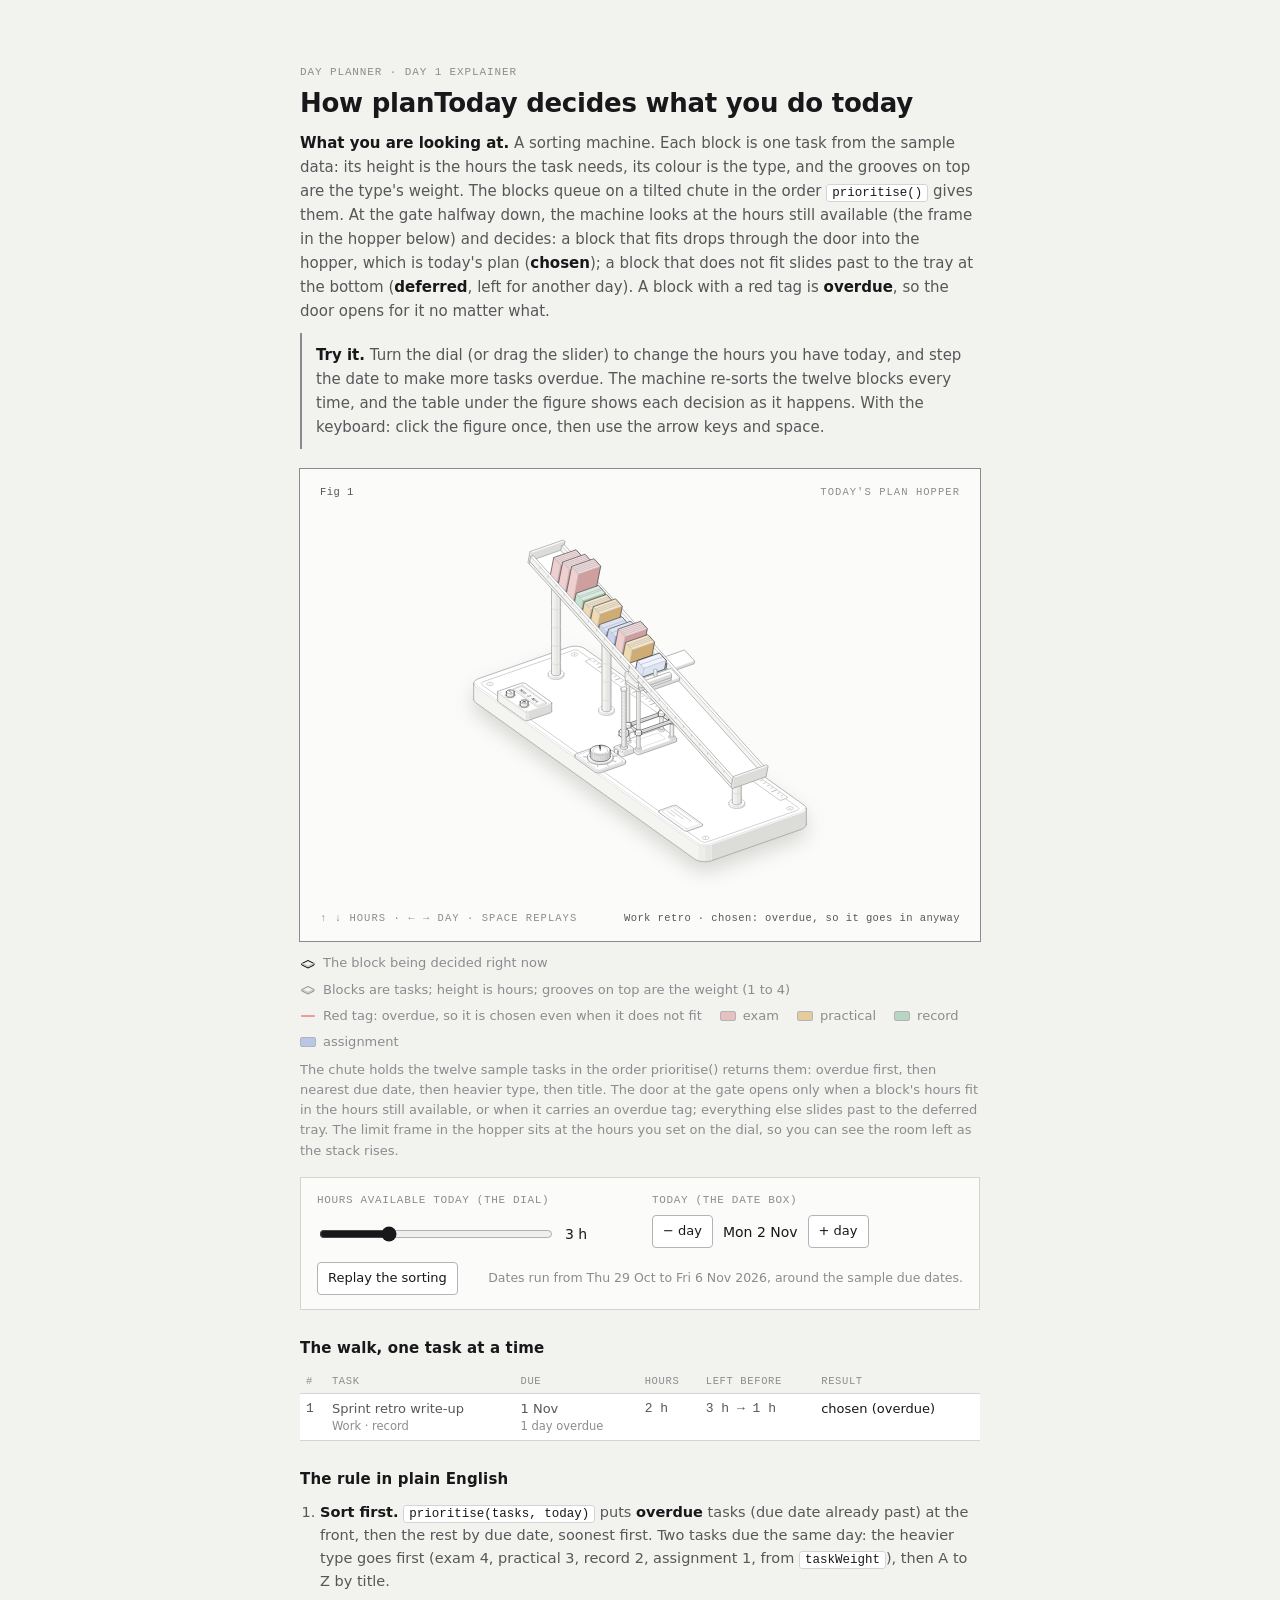
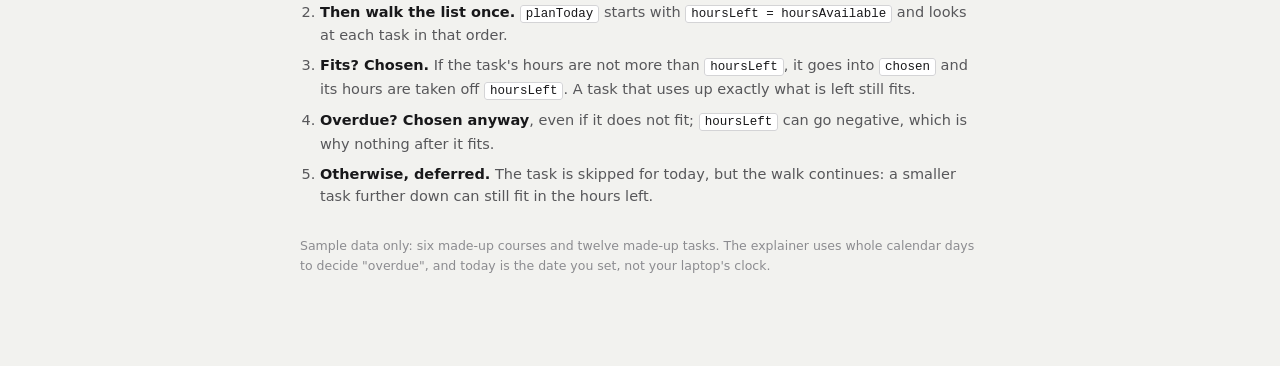
==== explainers/todays-plan-hopper.html @ d8aa13fd "Day Planner starter app" ====
<!doctype html><html lang="en"><head><meta charset="utf-8"><meta name="description" content="How the Day Planner picks today's tasks: an interactive sorting-chute figure for Day 2 of the trial."><meta name="viewport" content="width=device-width, initial-scale=1"><title>Today's plan hopper</title><style>
.iso{
  --anatomy-page:#0b0b0b;--anatomy-card:#131313;--anatomy-text:#a3a3a3;--anatomy-strong:#e6e6e6;--anatomy-muted:#6e6e6e;
  --anatomy-paper:#131313;--anatomy-face:#1b1b1b;--anatomy-top:#1c1c1c;
  --anatomy-shade-0:#0f0f0f;--anatomy-shade-1:#121212;--anatomy-shade-2:#151515;--anatomy-shade-3:#181818;
  --anatomy-lit-top:#262626;--anatomy-lit-shade:#1d1d1d;
  --anatomy-hi:#d4d4d4;--anatomy-mid:#6a6a6a;--anatomy-lo:#3e3e3e;--anatomy-faint:#2a2a2a;--anatomy-lit:#ffffff;
  --anatomy-halo:#050505;--anatomy-halo-opacity:.9;--anatomy-dot:#e6e6e6;
  --anatomy-red:#ff6b6b;--anatomy-green:#6be0a0;--anatomy-blue:#6b9bff;
  --anatomy-weight:.6px;--anatomy-ease:cubic-bezier(.32,.72,0,1);
  --anatomy-mono:ui-monospace,"SF Mono",Menlo,Consolas,monospace;
  --anatomy-lift:inset 0 1px 0 0 #ffffff0a,inset 0 0 0 1px #ffffff06,0 0 0 1px #00000026,0 1px 1px -.5px #00000014,0 3px 3px -1.5px #00000014,0 6px 6px -3px #00000014,0 12px 12px -6px #00000014;
}
.iso[data-theme="light"]{
  --anatomy-page:#f2f2ef;--anatomy-card:#fbfbfa;--anatomy-text:#57575a;--anatomy-strong:#18181a;--anatomy-muted:#8c8c90;
  --anatomy-paper:#fbfbfa;--anatomy-face:#ffffff;--anatomy-top:#ffffff;
  --anatomy-shade-0:#dcdcd9;--anatomy-shade-1:#e5e5e2;--anatomy-shade-2:#ededea;--anatomy-shade-3:#f4f4f1;
  --anatomy-lit-top:#ffffff;--anatomy-lit-shade:#eeeeeb;
  --anatomy-hi:#26262a;--anatomy-mid:#8a8a8f;--anatomy-lo:#b4b4b8;--anatomy-faint:#d4d4d6;--anatomy-lit:#000000;
  --anatomy-halo:#8a8a80;--anatomy-halo-opacity:.32;--anatomy-dot:#3a3a3e;
  --anatomy-red:#e5484d;--anatomy-green:#30a46c;--anatomy-blue:#3e63dd;
  --anatomy-lift:inset 0 1px 0 0 #ffffff,0 0 0 1px #0000000f,0 1px 1px -.5px #0000000a,0 3px 3px -1.5px #0000000a,0 6px 6px -3px #0000000a,0 12px 12px -6px #0000000a;
}
.iso-svg{display:block;width:100%;height:auto;overflow:visible}
.iso-svg path,.iso-svg circle{vector-effect:non-scaling-stroke}
.iso-fill{fill:var(--anatomy-paper);stroke:none}
.iso-solid[data-lit]>.iso-fill{fill:var(--anatomy-face)}
.iso-shade,.iso-top{stroke:none}
.iso-shade[data-shade="0"]{fill:var(--anatomy-shade-0)}
.iso-shade[data-shade="1"]{fill:var(--anatomy-shade-1)}
.iso-shade[data-shade="2"]{fill:var(--anatomy-shade-2)}
.iso-shade[data-shade="3"]{fill:var(--anatomy-shade-3)}
.iso-top{fill:var(--anatomy-top)}
.iso-solid[data-lit]>.iso-top{fill:var(--anatomy-lit-top)}
.iso-solid[data-lit]>.iso-shade{fill:var(--anatomy-lit-shade)}
.iso-solid[data-seamless]>.iso-shade,.iso-solid[data-seamless]>.iso-top{stroke-width:.4;stroke-linejoin:round}
.iso-solid[data-seamless]>.iso-shade[data-shade="0"]{stroke:var(--anatomy-shade-0)}
.iso-solid[data-seamless]>.iso-shade[data-shade="1"]{stroke:var(--anatomy-shade-1)}
.iso-solid[data-seamless]>.iso-shade[data-shade="2"]{stroke:var(--anatomy-shade-2)}
.iso-solid[data-seamless]>.iso-shade[data-shade="3"]{stroke:var(--anatomy-shade-3)}
.iso-solid[data-seamless]>.iso-top{stroke:var(--anatomy-top)}
.iso-solid[data-seamless][data-lit]>.iso-top{stroke:var(--anatomy-lit-top)}
.iso-solid[data-seamless][data-lit]>.iso-shade{stroke:var(--anatomy-lit-shade)}
.iso-solid[data-lit]>.iso-edge{stroke:var(--anatomy-lit)}
.iso-halo{fill:var(--anatomy-halo);stroke:none;filter:blur(9px);opacity:var(--anatomy-halo-opacity);transform:translateY(3px)}
.iso-line{fill:none;stroke:var(--anatomy-lo);stroke-width:var(--anatomy-weight);stroke-linecap:round;stroke-linejoin:round}
.iso-line[data-tone="hi"]{stroke:var(--anatomy-hi)}
.iso-line[data-tone="mid"]{stroke:var(--anatomy-mid)}
.iso-line[data-tone="lo"]{stroke:var(--anatomy-lo)}
.iso-line[data-tone="faint"]{stroke:var(--anatomy-faint)}
.iso-line[data-tone="lit"]{stroke:var(--anatomy-lit)}
.iso-line[data-tone="red"]{stroke:var(--anatomy-red)}
.iso-line[data-tone="green"]{stroke:var(--anatomy-green)}
.iso-line[data-tone="blue"]{stroke:var(--anatomy-blue)}
.iso-line[data-dotted]{stroke-dasharray:.01 3.5;stroke-width:1}
.iso-line[data-dashed]{stroke-dasharray:3 3}
.iso-line[data-flow]{stroke-dasharray:2 6}
.iso-wire-end{fill:var(--anatomy-paper);stroke:var(--anatomy-lo);stroke-width:var(--anatomy-weight)}
.iso-wire[data-tone="hi"] .iso-wire-end{stroke:var(--anatomy-hi)}
.iso-wire[data-tone="mid"] .iso-wire-end{stroke:var(--anatomy-mid)}
.iso-wire[data-tone="faint"] .iso-wire-end{stroke:var(--anatomy-faint)}
.iso-wire[data-tone="lit"] .iso-wire-end{stroke:var(--anatomy-lit)}
.iso-dots circle{fill:var(--anatomy-dot);stroke:none;opacity:.32}
.iso-dots[data-tone="hi"] circle{opacity:.85}
.iso-dots[data-tone="mid"] circle{opacity:.45}
.iso-dots[data-tone="lo"] circle{opacity:.22}
.iso-dots[data-tone="faint"] circle{opacity:.12}
.iso-face-text{fill:var(--anatomy-mid);font-family:var(--anatomy-mono);letter-spacing:.04em}
.iso-face-text[data-tone="hi"]{fill:var(--anatomy-hi)}
.iso-face-text[data-tone="lo"]{fill:var(--anatomy-lo)}
.iso-face-text[data-tone="faint"]{fill:var(--anatomy-faint)}
.tb-body{fill:var(--anatomy-shade-2);stroke:none}
.tb-shine{fill:var(--anatomy-top);stroke:none}
.tb-shade{fill:var(--anatomy-shade-0);stroke:none}
.tb-ring{fill:none;stroke:var(--anatomy-lo);stroke-width:.45;stroke-linecap:butt;stroke-linejoin:round}
.tb-ring[data-tone="mid"]{stroke:var(--anatomy-mid)}
.tb-ring[data-tone="faint"]{stroke:var(--anatomy-faint)}
.tb-ring[data-tone="hi"]{stroke:var(--anatomy-hi)}
@keyframes iso-flow{to{stroke-dashoffset:-32}}
@keyframes iso-pulse{0%,100%{opacity:.18}12%{opacity:1}40%{opacity:.18}}
.iso-line[data-flow]{animation:iso-flow 1600ms linear infinite}
.iso-dots circle[data-pulse]{animation:iso-pulse 1600ms steps(1,end) infinite;animation-delay:var(--pulse-at,0ms)}
.iso-figure{margin:32px 0 36px}
.iso-plate{position:relative;padding:52px 24px;border-radius:0;background:var(--anatomy-card);box-shadow:0 0 0 1px var(--anatomy-mid);--anatomy-paper:var(--anatomy-card)}
.iso-plate-corners{position:absolute;inset:18px 20px;pointer-events:none}
.iso-plate-corner{position:absolute;color:var(--anatomy-muted);font-family:var(--anatomy-mono);font-size:10.5px;line-height:1;letter-spacing:.04em;white-space:nowrap}
.iso-plate-corner[data-corner="fig"]{top:0;left:0;color:var(--anatomy-text)}
.iso-plate-corner[data-corner="title"]{top:0;right:0;text-transform:uppercase;letter-spacing:.1em}
.iso-plate-corner[data-corner="hint"]{bottom:0;left:0;text-transform:uppercase;letter-spacing:.1em}
.iso-plate-corner[data-corner="readout"]{right:0;bottom:0;color:var(--anatomy-text);font-variant-numeric:tabular-nums}
.iso-plate .iso-svg{margin:0 auto}
.iso-legend{display:grid;gap:8px;margin-top:12px;color:var(--anatomy-muted);font-size:13px;line-height:1.55}
.iso-keys{display:flex;flex-wrap:wrap;gap:6px 18px}
.iso-key{display:inline-flex;align-items:center;gap:7px}
.iso-swatch{width:16px;height:10px;flex:none;overflow:visible}
.iso-swatch path{fill:none;stroke:var(--anatomy-hi);stroke-width:1;vector-effect:non-scaling-stroke;stroke-linejoin:round;stroke-linecap:round}
.iso-swatch[data-mark="raised"] path,.iso-swatch[data-mark="flat"] path{stroke:var(--anatomy-mid)}
.iso-swatch[data-mark="lit"] path{stroke:var(--anatomy-lit)}
.iso-swatch[data-mark="dim"] path{stroke:var(--anatomy-lo)}
.iso-swatch[data-mark="dotted"] path{stroke-dasharray:.01 3;stroke-width:1.4}
.iso-swatch[data-mark="dashed"] path{stroke-dasharray:3 2.5}
.iso-swatch[data-mark="red"] path{stroke:var(--anatomy-red)}
.iso-swatch[data-mark="green"] path{stroke:var(--anatomy-green)}
.iso-swatch[data-mark="blue"] path{stroke:var(--anatomy-blue)}
.iso-swatch-crease{stroke:var(--anatomy-lo)!important}
@media (max-width:560px){.iso-plate{padding:48px 12px 70px}.iso-plate-corner[data-corner="hint"]{bottom:18px}}
@media (prefers-reduced-motion:reduce){.iso-line[data-flow],.iso-dots circle[data-pulse]{animation:none}}

*{box-sizing:border-box}
html{color-scheme:dark}
body[data-theme="light"]{color-scheme:light}
body{margin:0;background:var(--anatomy-page);color:var(--anatomy-text);font:14px/1.6 ui-sans-serif,system-ui,-apple-system,"Segoe UI",sans-serif;-webkit-font-smoothing:antialiased}
.iso-page{width:min(680px,100% - 32px);margin:64px auto 96px}

.intro{margin:0 0 8px}
.intro .kicker{margin:0 0 6px;font-family:var(--anatomy-mono);font-size:11px;letter-spacing:.08em;text-transform:uppercase;color:var(--anatomy-muted)}
.intro h1{margin:0 0 12px;font-size:26px;line-height:1.2;font-weight:600;color:var(--anatomy-strong);letter-spacing:-.01em}
.intro p{margin:0 0 10px;font-size:15px;line-height:1.6}
.intro p b,.rule b,.log b{color:var(--anatomy-strong);font-weight:600}
.intro .try{padding:10px 14px;border-left:2px solid var(--anatomy-mid);color:var(--anatomy-text)}
.iso-figure{margin:20px 0 20px}
.iso-stage{position:relative;outline:none;touch-action:pan-y}
.iso-stage:focus-visible{outline:1px solid var(--anatomy-muted);outline-offset:6px}
.hits circle{fill:transparent;stroke:none;pointer-events:all;cursor:pointer}
.hits circle[data-hit="knob"]{cursor:ns-resize}
.sr{position:absolute;width:1px;height:1px;overflow:hidden;clip:rect(0 0 0 0);white-space:nowrap}
.blk[data-type="exam"]{--anatomy-top:#f6dcdc;--anatomy-shade-3:#f0cfcf;--anatomy-shade-2:#e7c0c0;--anatomy-shade-1:#dcb0b0;--anatomy-shade-0:#cf9f9f;--anatomy-lit-top:#fff1f1;--anatomy-lit-shade:#f4dede;--anatomy-face:#fdf2f2}
.blk[data-type="practical"]{--anatomy-top:#f6e6c6;--anatomy-shade-3:#efdab2;--anatomy-shade-2:#e6cc9d;--anatomy-shade-1:#dbbd88;--anatomy-shade-0:#ceac74;--anatomy-lit-top:#fff6e4;--anatomy-lit-shade:#f6e8cc;--anatomy-face:#fdf7ea}
.blk[data-type="record"]{--anatomy-top:#d8ecdf;--anatomy-shade-3:#c8e2d1;--anatomy-shade-2:#b6d6c1;--anatomy-shade-1:#a3c9b0;--anatomy-shade-0:#8fba9e;--anatomy-lit-top:#eefbf2;--anatomy-lit-shade:#dbeee2;--anatomy-face:#f1f9f4}
.blk[data-type="assignment"]{--anatomy-top:#dbe3f4;--anatomy-shade-3:#cbd6ee;--anatomy-shade-2:#b9c7e6;--anatomy-shade-1:#a6b7dd;--anatomy-shade-0:#92a6d2;--anatomy-lit-top:#eff3fd;--anatomy-lit-shade:#dde5f5;--anatomy-face:#f2f5fc}
.blk .blk-flag{--anatomy-top:#f3c9c9;--anatomy-shade-3:#eeb9b9;--anatomy-shade-2:#e6a8a8;--anatomy-shade-1:#dc9595;--anatomy-shade-0:#d08181;--anatomy-face:#f6d4d4}
.blk .blk-flag[hidden]{display:none}
.blk[data-fade]{opacity:var(--fade,1)}
.iso-swatch[data-mark^="type-"]{border-radius:2px;border:1px solid var(--anatomy-lo)}
.iso-swatch[data-mark^="type-"] path{display:none}
.iso-swatch[data-mark="type-exam"]{background:#e7c0c0}
.iso-swatch[data-mark="type-practical"]{background:#e6cc9d}
.iso-swatch[data-mark="type-record"]{background:#b6d6c1}
.iso-swatch[data-mark="type-assignment"]{background:#b9c7e6}
.controls{display:grid;grid-template-columns:1fr 1fr;gap:14px 24px;margin:-4px 0 26px;padding:14px 16px;border:1px solid var(--anatomy-faint);border-radius:0;background:var(--anatomy-card)}
.controls .field{display:grid;gap:6px}
.controls label,.controls .legend{font-family:var(--anatomy-mono);font-size:11px;letter-spacing:.06em;text-transform:uppercase;color:var(--anatomy-muted)}
.controls .row{display:flex;align-items:center;gap:10px}
.controls input[type=range]{flex:1;accent-color:var(--anatomy-strong);min-width:0}
.controls output,.controls .day{font-variant-numeric:tabular-nums;color:var(--anatomy-strong);min-width:4.5em;font-size:14px}
.controls button{font:inherit;font-size:13px;padding:5px 10px;border:1px solid var(--anatomy-lo);border-radius:4px;background:var(--anatomy-face);color:var(--anatomy-strong);cursor:pointer}
.controls button:hover{border-color:var(--anatomy-mid)}
.controls button:focus-visible{outline:2px solid var(--anatomy-strong);outline-offset:2px}
.controls .wide{grid-column:1 / -1;display:flex;flex-wrap:wrap;gap:10px;align-items:center;justify-content:space-between}
.controls .note{font-size:12.5px;color:var(--anatomy-muted)}
.log h2,.rule h2{font-size:15px;font-weight:600;color:var(--anatomy-strong);margin:0 0 10px;letter-spacing:.01em}
.log table{width:100%;border-collapse:collapse;font-size:13px;line-height:1.4}
.log th{text-align:left;font-family:var(--anatomy-mono);font-size:10.5px;letter-spacing:.06em;text-transform:uppercase;color:var(--anatomy-muted);font-weight:500;padding:4px 6px;border-bottom:1px solid var(--anatomy-faint)}
.log td{padding:6px 6px;border-bottom:1px solid var(--anatomy-faint);vertical-align:top}
.log td small{display:block;color:var(--anatomy-muted);font-size:11.5px}
.log tr[data-now] td{background:var(--anatomy-face)}
.log td.n{font-family:var(--anatomy-mono);font-variant-numeric:tabular-nums;white-space:nowrap}
.log td.r{white-space:nowrap}
.log tr[data-chosen="1"] td.r{color:var(--anatomy-strong)}
.log tr[data-chosen="0"] td.r{color:var(--anatomy-muted)}
.log .empty td{color:var(--anatomy-muted);font-style:italic}
.rule{margin-top:26px}
.rule ol{padding-left:20px;margin:0}
.rule li{margin:0 0 8px;font-size:14.5px;line-height:1.55}
.rule code,.intro code{font-family:var(--anatomy-mono);font-size:12.5px;background:var(--anatomy-face);border:1px solid var(--anatomy-faint);padding:1px 5px;border-radius:3px;color:var(--anatomy-strong)}
.foot{margin-top:28px;font-size:12.5px;color:var(--anatomy-muted)}
@media (max-width:560px){
  .iso-page{margin:28px auto 64px}
  .intro h1{font-size:22px}
  .controls{grid-template-columns:1fr;gap:12px;padding:12px}
  .log th:nth-child(3),.log td:nth-child(3){display:none}
  .log td.r{white-space:normal}
  .iso-plate{overflow:hidden;padding:44px 0 66px}
  .iso-plate .iso-svg{width:118%;margin-left:-9%}
}
</style></head><body class="iso" data-theme="light"><main class="iso-page">
<header class="intro">
  <p class="kicker">Day Planner · Day 1 explainer</p>
  <h1>How planToday decides what you do today</h1>
  <p id="what"><b>What you are looking at.</b> A sorting machine. Each block is one task from the sample data: its height is the hours the task needs, its colour is the type, and the grooves on top are the type's weight. The blocks queue on a tilted chute in the order <code>prioritise()</code> gives them. At the gate halfway down, the machine looks at the hours still available (the frame in the hopper below) and decides: a block that fits drops through the door into the hopper, which is today's plan (<b>chosen</b>); a block that does not fit slides past to the tray at the bottom (<b>deferred</b>, left for another day). A block with a red tag is <b>overdue</b>, so the door opens for it no matter what.</p>
  <p class="try"><b>Try it.</b> Turn the dial (or drag the slider) to change the hours you have today, and step the date to make more tasks overdue. The machine re-sorts the twelve blocks every time, and the table under the figure shows each decision as it happens. With the keyboard: click the figure once, then use the arrow keys and space.</p>
</header>
<figure class="iso-figure"><div class="iso-plate"><div class="iso-plate-corners" aria-hidden="true"><span class="iso-plate-corner" data-corner="fig">Fig 1</span><span class="iso-plate-corner" data-corner="title">Today's plan hopper</span><span class="iso-plate-corner" data-corner="hint">↑ ↓ hours · ← → day · space replays</span><span class="iso-plate-corner" data-corner="readout" data-readout>3 h today · 2 chosen (3 h) · 10 deferred</span></div><div class="iso-stage" tabindex="0" role="group" aria-label="Today's plan hopper. Arrow up and down change the hours available, arrow left and right change today's date, space replays the sorting." aria-describedby="what"><svg xmlns="http://www.w3.org/2000/svg" class="iso-svg" viewBox="0 0 600 350" role="img" aria-label="A sorting chute on a base plate. Twelve blocks, one per task, queue on the chute in priority order. At a gate halfway down, a door opens to drop a block into a hopper below when its hours fit the hours still available, or a pin retracts to let it slide on to the deferred tray at the bottom. A dial sets the hours available and a date box sets today."><path class="iso-halo" d="M142.1 160.7L142.3 159.6L142.9 158.5L143.9 157.5L145.3 156.6L147 155.9L231.9 126.2L233.8 125.6L236 125.3L238.2 125.1L240.5 125.2L242.6 125.5L244.6 126L246.4 126.7L247.9 127.6L455.8 276L456.9 277L457.6 278.1L457.9 279.2L457.9 294.2L457.7 295.3L457.1 296.4L456.1 297.4L454.7 298.3L453 299L368.1 328.7L366.2 329.3L364 329.6L361.8 329.7L359.5 329.7L357.4 329.3L355.4 328.8L353.6 328.1L352.1 327.3L144.2 178.8L143.1 177.8L142.4 176.8L142.1 175.7Z"/><g class="iso-solid"><path class="iso-fill" d="M223.5 157.5L223.9 156.4L224.7 155.4L226.1 154.5L227.7 153.7L229.7 153.2L231.9 152.9L234.1 152.8L236.4 153L238.4 153.5L240.3 154.1L241.8 155L242.8 156L243.5 157L243.6 158.2L243.6 160.2L243.2 161.3L242.3 162.3L241 163.2L239.3 164L237.3 164.5L235.1 164.8L232.9 164.9L230.7 164.7L228.6 164.2L226.8 163.6L225.3 162.7L224.2 161.7L223.6 160.7L223.5 159.5Z"/><path class="iso-shade" data-shade="0" d="M243.6 160.2L243.2 161.3L243.2 159.3L243.6 158.2ZM243.2 161.3L242.3 162.3L242.3 160.3L243.2 159.3ZM242.3 162.3L241 163.2L241 161.2L242.3 160.3ZM241 163.2L239.3 164L239.3 162L241 161.2Z"/><path class="iso-shade" data-shade="1" d="M239.3 164L237.3 164.5L237.3 162.5L239.3 162ZM237.3 164.5L235.1 164.8L235.1 162.8L237.3 162.5ZM235.1 164.8L232.9 164.9L232.9 162.9L235.1 162.8Z"/><path class="iso-shade" data-shade="2" d="M232.9 164.9L230.7 164.7L230.7 162.7L232.9 162.9ZM230.7 164.7L228.6 164.2L228.6 162.2L230.7 162.7Z"/><path class="iso-shade" data-shade="3" d="M228.6 164.2L226.8 163.6L226.8 161.6L228.6 162.2ZM226.8 163.6L225.3 162.7L225.3 160.7L226.8 161.6ZM225.3 162.7L224.2 161.7L224.2 159.8L225.3 160.7ZM224.2 161.7L223.6 160.7L223.6 158.7L224.2 159.8ZM223.6 160.7L223.5 159.5L223.5 157.5L223.6 158.7Z"/><path class="iso-top" d="M239.3 162L237.3 162.5L235.1 162.8L232.9 162.9L230.7 162.7L228.6 162.2L226.8 161.6L225.3 160.7L224.2 159.8L223.6 158.7L223.5 157.5L223.9 156.4L224.7 155.4L226.1 154.5L227.7 153.7L229.7 153.2L231.9 152.9L234.1 152.8L236.4 153L238.4 153.5L240.3 154.1L241.8 155L242.8 156L243.5 157L243.6 158.2L243.2 159.3L242.3 160.3L241 161.2Z"/><path class="iso-line iso-crease" data-tone="faint" d="M243.6 158.2L243.2 159.3L242.3 160.3L241 161.2L239.3 162L237.3 162.5L235.1 162.8L232.9 162.9L230.7 162.7L228.6 162.2L226.8 161.6L225.3 160.7L224.2 159.8L223.6 158.7L223.5 157.5"/><path class="iso-line iso-edge" data-tone="lo" d="M223.5 157.5L223.9 156.4L224.7 155.4L226.1 154.5L227.7 153.7L229.7 153.2L231.9 152.9L234.1 152.8L236.4 153L238.4 153.5L240.3 154.1L241.8 155L242.8 156L243.5 157L243.6 158.2M243.6 160.2L243.2 161.3L242.3 162.3L241 163.2L239.3 164L237.3 164.5L235.1 164.8L232.9 164.9L230.7 164.7L228.6 164.2L226.8 163.6L225.3 162.7L224.2 161.7L223.6 160.7L223.5 159.5M223.5 157.5L223.5 159.5M243.6 158.2L243.6 160.2"/></g><g class="iso-solid"><path class="iso-fill" d="M225.8 153.4L226.1 152.5L226.7 151.7L227.8 151L229.1 150.4L230.6 150L232.3 149.8L234 149.7L235.7 149.9L237.3 150.2L238.7 150.7L239.9 151.4L240.7 152.2L241.2 153L241.3 153.9L241.3 158.1L241 159L240.3 159.8L239.3 160.5L238 161L236.4 161.5L234.8 161.7L233 161.7L231.3 161.6L229.7 161.2L228.3 160.7L227.2 160.1L226.3 159.3L225.9 158.5L225.8 157.6Z"/><path class="iso-shade" data-shade="0" d="M241.3 158.1L241 159L241 154.7L241.3 153.9ZM241 159L240.3 159.8L240.3 155.5L241 154.7ZM240.3 159.8L239.3 160.5L239.3 156.2L240.3 155.5ZM239.3 160.5L238 161L238 156.8L239.3 156.2Z"/><path class="iso-shade" data-shade="1" d="M238 161L236.4 161.5L236.4 157.2L238 156.8ZM236.4 161.5L234.8 161.7L234.8 157.5L236.4 157.2ZM234.8 161.7L233 161.7L233 157.5L234.8 157.5Z"/><path class="iso-shade" data-shade="2" d="M233 161.7L231.3 161.6L231.3 157.3L233 157.5ZM231.3 161.6L229.7 161.2L229.7 157L231.3 157.3Z"/><path class="iso-shade" data-shade="3" d="M229.7 161.2L228.3 160.7L228.3 156.5L229.7 157ZM228.3 160.7L227.2 160.1L227.2 155.8L228.3 156.5ZM227.2 160.1L226.3 159.3L226.3 155.1L227.2 155.8ZM226.3 159.3L225.9 158.5L225.9 154.2L226.3 155.1ZM225.9 158.5L225.8 157.6L225.8 153.4L225.9 154.2Z"/><path class="iso-top" d="M238 156.8L236.4 157.2L234.8 157.5L233 157.5L231.3 157.3L229.7 157L228.3 156.5L227.2 155.8L226.3 155.1L225.9 154.2L225.8 153.4L226.1 152.5L226.7 151.7L227.8 151L229.1 150.4L230.6 150L232.3 149.8L234 149.7L235.7 149.9L237.3 150.2L238.7 150.7L239.9 151.4L240.7 152.2L241.2 153L241.3 153.9L241 154.7L240.3 155.5L239.3 156.2Z"/><path class="iso-line iso-crease" data-tone="faint" d="M241.3 153.9L241 154.7L240.3 155.5L239.3 156.2L238 156.8L236.4 157.2L234.8 157.5L233 157.5L231.3 157.3L229.7 157L228.3 156.5L227.2 155.8L226.3 155.1L225.9 154.2L225.8 153.4"/><path class="iso-line iso-edge" data-tone="mid" d="M225.8 153.4L226.1 152.5L226.7 151.7L227.8 151L229.1 150.4L230.6 150L232.3 149.8L234 149.7L235.7 149.9L237.3 150.2L238.7 150.7L239.9 151.4L240.7 152.2L241.2 153L241.3 153.9M241.3 158.1L241 159L240.3 159.8L239.3 160.5L238 161L236.4 161.5L234.8 161.7L233 161.7L231.3 161.6L229.7 161.2L228.3 160.7L227.2 160.1L226.3 159.3L225.9 158.5L225.8 157.6M225.8 153.4L225.8 157.6M241.3 153.9L241.3 158.1"/></g><g class="iso-solid"><path class="iso-fill" d="M171.6 175.7L172 174.6L172.9 173.5L174.2 172.6L175.9 171.9L177.9 171.3L180.1 171L182.3 171L184.5 171.2L186.6 171.6L188.4 172.3L189.9 173.1L191 174.1L191.6 175.2L191.7 176.3L191.7 178.3L191.3 179.4L190.5 180.5L189.1 181.4L187.5 182.1L185.5 182.7L183.3 183L181 183L178.8 182.8L176.8 182.4L174.9 181.7L173.4 180.9L172.4 179.9L171.7 178.8L171.6 177.7Z"/><path class="iso-shade" data-shade="0" d="M191.7 178.3L191.3 179.4L191.3 177.4L191.7 176.3ZM191.3 179.4L190.5 180.5L190.5 178.5L191.3 177.4ZM190.5 180.5L189.1 181.4L189.1 179.4L190.5 178.5ZM189.1 181.4L187.5 182.1L187.5 180.1L189.1 179.4Z"/><path class="iso-shade" data-shade="1" d="M187.5 182.1L185.5 182.7L185.5 180.7L187.5 180.1ZM185.5 182.7L183.3 183L183.3 181L185.5 180.7ZM183.3 183L181 183L181 181L183.3 181Z"/><path class="iso-shade" data-shade="2" d="M181 183L178.8 182.8L178.8 180.8L181 181ZM178.8 182.8L176.8 182.4L176.8 180.4L178.8 180.8Z"/><path class="iso-shade" data-shade="3" d="M176.8 182.4L174.9 181.7L174.9 179.7L176.8 180.4ZM174.9 181.7L173.4 180.9L173.4 178.9L174.9 179.7ZM173.4 180.9L172.4 179.9L172.4 177.9L173.4 178.9ZM172.4 179.9L171.7 178.8L171.7 176.8L172.4 177.9ZM171.7 178.8L171.6 177.7L171.6 175.7L171.7 176.8Z"/><path class="iso-top" d="M187.5 180.1L185.5 180.7L183.3 181L181 181L178.8 180.8L176.8 180.4L174.9 179.7L173.4 178.9L172.4 177.9L171.7 176.8L171.6 175.7L172 174.6L172.9 173.5L174.2 172.6L175.9 171.9L177.9 171.3L180.1 171L182.3 171L184.5 171.2L186.6 171.6L188.4 172.3L189.9 173.1L191 174.1L191.6 175.2L191.7 176.3L191.3 177.4L190.5 178.5L189.1 179.4Z"/><path class="iso-line iso-crease" data-tone="faint" d="M191.7 176.3L191.3 177.4L190.5 178.5L189.1 179.4L187.5 180.1L185.5 180.7L183.3 181L181 181L178.8 180.8L176.8 180.4L174.9 179.7L173.4 178.9L172.4 177.9L171.7 176.8L171.6 175.7"/><path class="iso-line iso-edge" data-tone="lo" d="M171.6 175.7L172 174.6L172.9 173.5L174.2 172.6L175.9 171.9L177.9 171.3L180.1 171L182.3 171L184.5 171.2L186.6 171.6L188.4 172.3L189.9 173.1L191 174.1L191.6 175.2L191.7 176.3M191.7 178.3L191.3 179.4L190.5 180.5L189.1 181.4L187.5 182.1L185.5 182.7L183.3 183L181 183L178.8 182.8L176.8 182.4L174.9 181.7L173.4 180.9L172.4 179.9L171.7 178.8L171.6 177.7M171.6 175.7L171.6 177.7M191.7 176.3L191.7 178.3"/></g><g class="iso-solid"><path class="iso-fill" d="M173.9 171.5L174.2 170.7L174.9 169.9L175.9 169.2L177.2 168.6L178.7 168.2L180.4 167.9L182.2 167.9L183.9 168L185.5 168.4L186.9 168.9L188 169.5L188.9 170.3L189.3 171.1L189.4 172L189.4 176.2L189.1 177.1L188.5 177.9L187.4 178.6L186.1 179.2L184.6 179.6L182.9 179.8L181.2 179.9L179.5 179.7L177.9 179.4L176.5 178.9L175.3 178.2L174.5 177.5L174 176.6L173.9 175.8Z"/><path class="iso-shade" data-shade="0" d="M189.4 176.2L189.1 177.1L189.1 172.9L189.4 172ZM189.1 177.1L188.5 177.9L188.5 173.7L189.1 172.9ZM188.5 177.9L187.4 178.6L187.4 174.4L188.5 173.7ZM187.4 178.6L186.1 179.2L186.1 175L187.4 174.4Z"/><path class="iso-shade" data-shade="1" d="M186.1 179.2L184.6 179.6L184.6 175.4L186.1 175ZM184.6 179.6L182.9 179.8L182.9 175.6L184.6 175.4ZM182.9 179.8L181.2 179.9L181.2 175.6L182.9 175.6Z"/><path class="iso-shade" data-shade="2" d="M181.2 179.9L179.5 179.7L179.5 175.5L181.2 175.6ZM179.5 179.7L177.9 179.4L177.9 175.2L179.5 175.5Z"/><path class="iso-shade" data-shade="3" d="M177.9 179.4L176.5 178.9L176.5 174.7L177.9 175.2ZM176.5 178.9L175.3 178.2L175.3 174L176.5 174.7ZM175.3 178.2L174.5 177.5L174.5 173.2L175.3 174ZM174.5 177.5L174 176.6L174 172.4L174.5 173.2ZM174 176.6L173.9 175.8L173.9 171.5L174 172.4Z"/><path class="iso-top" d="M186.1 175L184.6 175.4L182.9 175.6L181.2 175.6L179.5 175.5L177.9 175.2L176.5 174.7L175.3 174L174.5 173.2L174 172.4L173.9 171.5L174.2 170.7L174.9 169.9L175.9 169.2L177.2 168.6L178.7 168.2L180.4 167.9L182.2 167.9L183.9 168L185.5 168.4L186.9 168.9L188 169.5L188.9 170.3L189.3 171.1L189.4 172L189.1 172.9L188.5 173.7L187.4 174.4Z"/><path class="iso-line iso-crease" data-tone="faint" d="M189.4 172L189.1 172.9L188.5 173.7L187.4 174.4L186.1 175L184.6 175.4L182.9 175.6L181.2 175.6L179.5 175.5L177.9 175.2L176.5 174.7L175.3 174L174.5 173.2L174 172.4L173.9 171.5"/><path class="iso-line iso-edge" data-tone="mid" d="M173.9 171.5L174.2 170.7L174.9 169.9L175.9 169.2L177.2 168.6L178.7 168.2L180.4 167.9L182.2 167.9L183.9 168L185.5 168.4L186.9 168.9L188 169.5L188.9 170.3L189.3 171.1L189.4 172M189.4 176.2L189.1 177.1L188.5 177.9L187.4 178.6L186.1 179.2L184.6 179.6L182.9 179.8L181.2 179.9L179.5 179.7L177.9 179.4L176.5 178.9L175.3 178.2L174.5 177.5L174 176.6L173.9 175.8M173.9 171.5L173.9 175.8M189.4 172L189.4 176.2"/></g><g class="iso-solid"><path class="iso-fill" d="M408.3 289.5L408.7 288.4L409.5 287.4L410.9 286.4L412.5 285.7L414.5 285.2L416.7 284.9L419 284.8L421.2 285L423.2 285.4L425.1 286.1L426.6 286.9L427.6 287.9L428.3 289L428.4 290.1L428.4 292.1L428 293.2L427.1 294.3L425.8 295.2L424.1 295.9L422.1 296.5L419.9 296.8L417.7 296.8L415.5 296.6L413.4 296.2L411.6 295.5L410.1 294.7L409 293.7L408.4 292.6L408.3 291.5Z"/><path class="iso-shade" data-shade="0" d="M428.4 292.1L428 293.2L428 291.2L428.4 290.1ZM428 293.2L427.1 294.3L427.1 292.3L428 291.2ZM427.1 294.3L425.8 295.2L425.8 293.2L427.1 292.3ZM425.8 295.2L424.1 295.9L424.1 293.9L425.8 293.2Z"/><path class="iso-shade" data-shade="1" d="M424.1 295.9L422.1 296.5L422.1 294.5L424.1 293.9ZM422.1 296.5L419.9 296.8L419.9 294.8L422.1 294.5ZM419.9 296.8L417.7 296.8L417.7 294.8L419.9 294.8Z"/><path class="iso-shade" data-shade="2" d="M417.7 296.8L415.5 296.6L415.5 294.6L417.7 294.8ZM415.5 296.6L413.4 296.2L413.4 294.2L415.5 294.6Z"/><path class="iso-shade" data-shade="3" d="M413.4 296.2L411.6 295.5L411.6 293.6L413.4 294.2ZM411.6 295.5L410.1 294.7L410.1 292.7L411.6 293.6ZM410.1 294.7L409 293.7L409 291.7L410.1 292.7ZM409 293.7L408.4 292.6L408.4 290.6L409 291.7ZM408.4 292.6L408.3 291.5L408.3 289.5L408.4 290.6Z"/><path class="iso-top" d="M424.1 293.9L422.1 294.5L419.9 294.8L417.7 294.8L415.5 294.6L413.4 294.2L411.6 293.6L410.1 292.7L409 291.7L408.4 290.6L408.3 289.5L408.7 288.4L409.5 287.4L410.9 286.4L412.5 285.7L414.5 285.2L416.7 284.9L419 284.8L421.2 285L423.2 285.4L425.1 286.1L426.6 286.9L427.6 287.9L428.3 289L428.4 290.1L428 291.2L427.1 292.3L425.8 293.2Z"/><path class="iso-line iso-crease" data-tone="faint" d="M428.4 290.1L428 291.2L427.1 292.3L425.8 293.2L424.1 293.9L422.1 294.5L419.9 294.8L417.7 294.8L415.5 294.6L413.4 294.2L411.6 293.6L410.1 292.7L409 291.7L408.4 290.6L408.3 289.5"/><path class="iso-line iso-edge" data-tone="lo" d="M408.3 289.5L408.7 288.4L409.5 287.4L410.9 286.4L412.5 285.7L414.5 285.2L416.7 284.9L419 284.8L421.2 285L423.2 285.4L425.1 286.1L426.6 286.9L427.6 287.9L428.3 289L428.4 290.1M428.4 292.1L428 293.2L427.1 294.3L425.8 295.2L424.1 295.9L422.1 296.5L419.9 296.8L417.7 296.8L415.5 296.6L413.4 296.2L411.6 295.5L410.1 294.7L409 293.7L408.4 292.6L408.3 291.5M408.3 289.5L408.3 291.5M428.4 290.1L428.4 292.1"/></g><g class="iso-solid"><path class="iso-fill" d="M410.6 285.3L410.9 284.5L411.5 283.7L412.6 283L413.9 282.4L415.4 282L417.1 281.8L418.8 281.7L420.5 281.9L422.1 282.2L423.5 282.7L424.7 283.4L425.5 284.1L426 285L426.1 285.8L426.1 290.1L425.8 290.9L425.1 291.7L424.1 292.4L422.8 293L421.3 293.4L419.6 293.7L417.8 293.7L416.1 293.5L414.5 293.2L413.1 292.7L412 292L411.1 291.3L410.7 290.4L410.6 289.6Z"/><path class="iso-shade" data-shade="0" d="M426.1 290.1L425.8 290.9L425.8 286.7L426.1 285.8ZM425.8 290.9L425.1 291.7L425.1 287.5L425.8 286.7ZM425.1 291.7L424.1 292.4L424.1 288.2L425.1 287.5ZM424.1 292.4L422.8 293L422.8 288.8L424.1 288.2Z"/><path class="iso-shade" data-shade="1" d="M422.8 293L421.3 293.4L421.3 289.2L422.8 288.8ZM421.3 293.4L419.6 293.7L419.6 289.4L421.3 289.2ZM419.6 293.7L417.8 293.7L417.8 289.5L419.6 289.4Z"/><path class="iso-shade" data-shade="2" d="M417.8 293.7L416.1 293.5L416.1 289.3L417.8 289.5ZM416.1 293.5L414.5 293.2L414.5 289L416.1 289.3Z"/><path class="iso-shade" data-shade="3" d="M414.5 293.2L413.1 292.7L413.1 288.5L414.5 289ZM413.1 292.7L412 292L412 287.8L413.1 288.5ZM412 292L411.1 291.3L411.1 287L412 287.8ZM411.1 291.3L410.7 290.4L410.7 286.2L411.1 287ZM410.7 290.4L410.6 289.6L410.6 285.3L410.7 286.2Z"/><path class="iso-top" d="M422.8 288.8L421.3 289.2L419.6 289.4L417.8 289.5L416.1 289.3L414.5 289L413.1 288.5L412 287.8L411.1 287L410.7 286.2L410.6 285.3L410.9 284.5L411.5 283.7L412.6 283L413.9 282.4L415.4 282L417.1 281.8L418.8 281.7L420.5 281.9L422.1 282.2L423.5 282.7L424.7 283.4L425.5 284.1L426 285L426.1 285.8L425.8 286.7L425.1 287.5L424.1 288.2Z"/><path class="iso-line iso-crease" data-tone="faint" d="M426.1 285.8L425.8 286.7L425.1 287.5L424.1 288.2L422.8 288.8L421.3 289.2L419.6 289.4L417.8 289.5L416.1 289.3L414.5 289L413.1 288.5L412 287.8L411.1 287L410.7 286.2L410.6 285.3"/><path class="iso-line iso-edge" data-tone="mid" d="M410.6 285.3L410.9 284.5L411.5 283.7L412.6 283L413.9 282.4L415.4 282L417.1 281.8L418.8 281.7L420.5 281.9L422.1 282.2L423.5 282.7L424.7 283.4L425.5 284.1L426 285L426.1 285.8M426.1 290.1L425.8 290.9L425.1 291.7L424.1 292.4L422.8 293L421.3 293.4L419.6 293.7L417.8 293.7L416.1 293.5L414.5 293.2L413.1 292.7L412 292L411.1 291.3L410.7 290.4L410.6 289.6M410.6 285.3L410.6 289.6M426.1 285.8L426.1 290.1"/></g><g class="iso-solid"><path class="iso-fill" d="M356.4 307.7L356.8 306.5L357.7 305.5L359 304.6L360.7 303.8L362.7 303.3L364.9 303L367.1 302.9L369.3 303.1L371.4 303.6L373.2 304.2L374.7 305.1L375.8 306.1L376.4 307.2L376.5 308.3L376.5 310.3L376.1 311.4L375.3 312.4L373.9 313.3L372.3 314.1L370.3 314.6L368.1 314.9L365.9 315L363.6 314.8L361.6 314.4L359.7 313.7L358.2 312.9L357.2 311.9L356.5 310.8L356.4 309.7Z"/><path class="iso-shade" data-shade="0" d="M376.5 310.3L376.1 311.4L376.1 309.4L376.5 308.3ZM376.1 311.4L375.3 312.4L375.3 310.4L376.1 309.4ZM375.3 312.4L373.9 313.3L373.9 311.3L375.3 310.4ZM373.9 313.3L372.3 314.1L372.3 312.1L373.9 311.3Z"/><path class="iso-shade" data-shade="1" d="M372.3 314.1L370.3 314.6L370.3 312.6L372.3 312.1ZM370.3 314.6L368.1 314.9L368.1 312.9L370.3 312.6ZM368.1 314.9L365.9 315L365.9 313L368.1 312.9Z"/><path class="iso-shade" data-shade="2" d="M365.9 315L363.6 314.8L363.6 312.8L365.9 313ZM363.6 314.8L361.6 314.4L361.6 312.4L363.6 312.8Z"/><path class="iso-shade" data-shade="3" d="M361.6 314.4L359.7 313.7L359.7 311.7L361.6 312.4ZM359.7 313.7L358.2 312.9L358.2 310.9L359.7 311.7ZM358.2 312.9L357.2 311.9L357.2 309.9L358.2 310.9ZM357.2 311.9L356.5 310.8L356.5 308.8L357.2 309.9ZM356.5 310.8L356.4 309.7L356.4 307.7L356.5 308.8Z"/><path class="iso-top" d="M372.3 312.1L370.3 312.6L368.1 312.9L365.9 313L363.6 312.8L361.6 312.4L359.7 311.7L358.2 310.9L357.2 309.9L356.5 308.8L356.4 307.7L356.8 306.5L357.7 305.5L359 304.6L360.7 303.8L362.7 303.3L364.9 303L367.1 302.9L369.3 303.1L371.4 303.6L373.2 304.2L374.7 305.1L375.8 306.1L376.4 307.2L376.5 308.3L376.1 309.4L375.3 310.4L373.9 311.3Z"/><path class="iso-line iso-crease" data-tone="faint" d="M376.5 308.3L376.1 309.4L375.3 310.4L373.9 311.3L372.3 312.1L370.3 312.6L368.1 312.9L365.9 313L363.6 312.8L361.6 312.4L359.7 311.7L358.2 310.9L357.2 309.9L356.5 308.8L356.4 307.7"/><path class="iso-line iso-edge" data-tone="lo" d="M356.4 307.7L356.8 306.5L357.7 305.5L359 304.6L360.7 303.8L362.7 303.3L364.9 303L367.1 302.9L369.3 303.1L371.4 303.6L373.2 304.2L374.7 305.1L375.8 306.1L376.4 307.2L376.5 308.3M376.5 310.3L376.1 311.4L375.3 312.4L373.9 313.3L372.3 314.1L370.3 314.6L368.1 314.9L365.9 315L363.6 314.8L361.6 314.4L359.7 313.7L358.2 312.9L357.2 311.9L356.5 310.8L356.4 309.7M356.4 307.7L356.4 309.7M376.5 308.3L376.5 310.3"/></g><g class="iso-solid"><path class="iso-fill" d="M358.7 303.5L359 302.6L359.7 301.8L360.7 301.1L362 300.6L363.6 300.1L365.2 299.9L367 299.9L368.7 300L370.3 300.3L371.7 300.9L372.8 301.5L373.7 302.3L374.1 303.1L374.2 304L374.2 308.2L373.9 309.1L373.3 309.9L372.2 310.6L370.9 311.2L369.4 311.6L367.7 311.8L366 311.8L364.3 311.7L362.7 311.4L361.3 310.9L360.1 310.2L359.3 309.4L358.8 308.6L358.7 307.7Z"/><path class="iso-shade" data-shade="0" d="M374.2 308.2L373.9 309.1L373.9 304.8L374.2 304ZM373.9 309.1L373.3 309.9L373.3 305.6L373.9 304.8ZM373.3 309.9L372.2 310.6L372.2 306.3L373.3 305.6ZM372.2 310.6L370.9 311.2L370.9 306.9L372.2 306.3Z"/><path class="iso-shade" data-shade="1" d="M370.9 311.2L369.4 311.6L369.4 307.3L370.9 306.9ZM369.4 311.6L367.7 311.8L367.7 307.6L369.4 307.3ZM367.7 311.8L366 311.8L366 307.6L367.7 307.6Z"/><path class="iso-shade" data-shade="2" d="M366 311.8L364.3 311.7L364.3 307.5L366 307.6ZM364.3 311.7L362.7 311.4L362.7 307.1L364.3 307.5Z"/><path class="iso-shade" data-shade="3" d="M362.7 311.4L361.3 310.9L361.3 306.6L362.7 307.1ZM361.3 310.9L360.1 310.2L360.1 306L361.3 306.6ZM360.1 310.2L359.3 309.4L359.3 305.2L360.1 306ZM359.3 309.4L358.8 308.6L358.8 304.4L359.3 305.2ZM358.8 308.6L358.7 307.7L358.7 303.5L358.8 304.4Z"/><path class="iso-top" d="M370.9 306.9L369.4 307.3L367.7 307.6L366 307.6L364.3 307.5L362.7 307.1L361.3 306.6L360.1 306L359.3 305.2L358.8 304.4L358.7 303.5L359 302.6L359.7 301.8L360.7 301.1L362 300.6L363.6 300.1L365.2 299.9L367 299.9L368.7 300L370.3 300.3L371.7 300.9L372.8 301.5L373.7 302.3L374.1 303.1L374.2 304L373.9 304.8L373.3 305.6L372.2 306.3Z"/><path class="iso-line iso-crease" data-tone="faint" d="M374.2 304L373.9 304.8L373.3 305.6L372.2 306.3L370.9 306.9L369.4 307.3L367.7 307.6L366 307.6L364.3 307.5L362.7 307.1L361.3 306.6L360.1 306L359.3 305.2L358.8 304.4L358.7 303.5"/><path class="iso-line iso-edge" data-tone="mid" d="M358.7 303.5L359 302.6L359.7 301.8L360.7 301.1L362 300.6L363.6 300.1L365.2 299.9L367 299.9L368.7 300L370.3 300.3L371.7 300.9L372.8 301.5L373.7 302.3L374.1 303.1L374.2 304M374.2 308.2L373.9 309.1L373.3 309.9L372.2 310.6L370.9 311.2L369.4 311.6L367.7 311.8L366 311.8L364.3 311.7L362.7 311.4L361.3 310.9L360.1 310.2L359.3 309.4L358.8 308.6L358.7 307.7M358.7 303.5L358.7 307.7M374.2 304L374.2 308.2"/></g><g class="iso-solid"><path class="iso-fill" d="M142.1 154.5L142.3 153.4L142.9 152.3L143.9 151.3L145.3 150.4L147 149.6L231.9 119.9L233.8 119.4L236 119L238.2 118.9L240.5 119L242.6 119.3L244.6 119.8L246.4 120.5L247.9 121.4L455.8 269.8L456.9 270.8L457.6 271.9L457.9 273L457.9 287.9L457.7 289.1L457.1 290.1L456.1 291.1L454.7 292L453 292.8L368.1 322.5L366.2 323L364 323.4L361.8 323.5L359.5 323.4L357.4 323.1L355.4 322.6L353.6 321.9L352.1 321.1L144.2 172.6L143.1 171.6L142.4 170.5L142.1 169.4Z"/><path class="iso-shade" data-shade="0" d="M457.9 287.9L457.7 289.1L457.7 274.1L457.9 273ZM457.7 289.1L457.1 290.1L457.1 275.2L457.7 274.1ZM457.1 290.1L456.1 291.1L456.1 276.2L457.1 275.2ZM456.1 291.1L454.7 292L454.7 277.1L456.1 276.2ZM454.7 292L453 292.8L453 277.8L454.7 277.1ZM453 292.8L368.1 322.5L368.1 307.5L453 277.8Z"/><path class="iso-shade" data-shade="1" d="M368.1 322.5L366.2 323L366.2 308.1L368.1 307.5ZM366.2 323L364 323.4L364 308.4L366.2 308.1ZM364 323.4L361.8 323.5L361.8 308.6L364 308.4Z"/><path class="iso-shade" data-shade="2" d="M361.8 323.5L359.5 323.4L359.5 308.5L361.8 308.6ZM359.5 323.4L357.4 323.1L357.4 308.2L359.5 308.5ZM357.4 323.1L355.4 322.6L355.4 307.7L357.4 308.2Z"/><path class="iso-shade" data-shade="3" d="M355.4 322.6L353.6 321.9L353.6 307L355.4 307.7ZM353.6 321.9L352.1 321.1L352.1 306.1L353.6 307ZM352.1 321.1L144.2 172.6L144.2 157.7L352.1 306.1ZM144.2 172.6L143.1 171.6L143.1 156.7L144.2 157.7ZM143.1 171.6L142.4 170.5L142.4 155.6L143.1 156.7ZM142.4 170.5L142.1 169.4L142.1 154.5L142.4 155.6Z"/><path class="iso-top" d="M455.8 269.8L456.9 270.8L457.6 271.9L457.9 273L457.7 274.1L457.1 275.2L456.1 276.2L454.7 277.1L453 277.8L368.1 307.5L366.2 308.1L364 308.4L361.8 308.6L359.5 308.5L357.4 308.2L355.4 307.7L353.6 307L352.1 306.1L144.2 157.7L143.1 156.7L142.4 155.6L142.1 154.5L142.3 153.4L142.9 152.3L143.9 151.3L145.3 150.4L147 149.6L231.9 119.9L233.8 119.4L236 119L238.2 118.9L240.5 119L242.6 119.3L244.6 119.8L246.4 120.5L247.9 121.4Z"/><path class="iso-line iso-crease" data-tone="faint" d="M457.9 273L457.7 274.1L457.1 275.2L456.1 276.2L454.7 277.1L453 277.8L368.1 307.5L366.2 308.1L364 308.4L361.8 308.6L359.5 308.5L357.4 308.2L355.4 307.7L353.6 307L352.1 306.1L144.2 157.7L143.1 156.7L142.4 155.6L142.1 154.5"/><path class="iso-line iso-bevel" data-tone="faint" d="M457.9 273L455.4 273.9L454.9 274.8L454.1 275.6L453 276.3L451.6 276.9L366.9 306.5L365.2 307L363.5 307.3L361.7 307.4L359.9 307.3L358.2 307.1L356.6 306.7L355.2 306.1L353.9 305.4L146.2 157L145.2 156.2L144.6 155.3L142.1 154.5"/><path class="iso-line iso-edge" data-tone="mid" d="M142.1 154.5L142.3 153.4L142.9 152.3L143.9 151.3L145.3 150.4L147 149.6L231.9 119.9L233.8 119.4L236 119L238.2 118.9L240.5 119L242.6 119.3L244.6 119.8L246.4 120.5L247.9 121.4L455.8 269.8L456.9 270.8L457.6 271.9L457.9 273M457.9 287.9L457.7 289.1L457.1 290.1L456.1 291.1L454.7 292L453 292.8L368.1 322.5L366.2 323L364 323.4L361.8 323.5L359.5 323.4L357.4 323.1L355.4 322.6L353.6 321.9L352.1 321.1L144.2 172.6L143.1 171.6L142.4 170.5L142.1 169.4M457.9 273L457.9 287.9M142.1 154.5L142.1 169.4"/></g><path class="iso-line" data-tone="lo" d="M449.9 271.9L450.3 272.2L450.6 272.6L450.7 273.1L450.6 273.5L450.4 273.9L450 274.3L449.5 274.6L448.8 274.9L364 304.6L363.3 304.8L362.5 304.9L361.6 305L360.8 304.9L360 304.8L359.2 304.6L358.6 304.4L358 304L150.1 155.6L149.7 155.2L149.4 154.8L149.3 154.4L149.4 154L149.6 153.6L150 153.2L150.5 152.9L151.2 152.6L236 122.9L236.7 122.7L237.5 122.5L238.4 122.5L239.2 122.5L240 122.6L240.8 122.8L241.4 123.1L242 123.4Z"/><path class="iso-line" data-tone="lo" d="M239.6 128L238.4 128.2L237.2 128.2L236.1 128L235.2 127.6L234.7 127L234.6 126.4L235.1 125.8L235.9 125.4L237.1 125.1L238.3 125.1L239.5 125.3L240.4 125.7L240.8 126.3L240.9 126.9L240.4 127.5ZM444.2 274.1L443 274.3L441.8 274.3L440.7 274.1L439.8 273.7L439.3 273.1L439.2 272.5L439.7 271.9L440.5 271.5L441.7 271.2L442.9 271.2L444.1 271.4L445 271.8L445.5 272.4L445.5 273L445 273.6ZM159.5 156L158.3 156.2L157.1 156.3L155.9 156L155 155.6L154.5 155L154.5 154.4L155 153.9L155.8 153.4L157 153.2L158.2 153.1L159.3 153.4L160.2 153.8L160.7 154.4L160.8 155L160.3 155.6ZM364.1 302.1L362.9 302.4L361.7 302.4L360.5 302.1L359.6 301.7L359.2 301.1L359.1 300.5L359.6 300L360.4 299.5L361.6 299.3L362.8 299.2L363.9 299.5L364.8 299.9L365.3 300.5L365.4 301.1L364.9 301.7Z"/><g class="iso-dots" data-tone="mid"><circle cx="237.8" cy="126.7" r="0.5"/><circle cx="442.4" cy="272.8" r="0.5"/><circle cx="157.6" cy="154.7" r="0.5"/><circle cx="362.2" cy="300.8" r="0.5"/></g><g class="iso-solid"><path class="iso-fill" d="M248.8 133L248.9 132.6L249.4 132.4L254.1 130.7L254.8 130.6L255.6 130.6L256.1 130.9L439.3 261.7L439.6 262L439.6 262.8L439.4 263.1L438.9 263.4L434.2 265.1L433.5 265.2L432.8 265.1L432.2 264.9L249.1 134.1L248.8 133.8Z"/><path class="iso-shade" data-shade="0" d="M439.6 262.8L439.4 263.1L439.4 262.4L439.6 262ZM439.4 263.1L438.9 263.4L438.9 262.7L439.4 262.4ZM438.9 263.4L434.2 265.1L434.2 264.3L438.9 262.7Z"/><path class="iso-shade" data-shade="1" d="M434.2 265.1L433.5 265.2L433.5 264.4L434.2 264.3Z"/><path class="iso-shade" data-shade="2" d="M433.5 265.2L432.8 265.1L432.8 264.4L433.5 264.4Z"/><path class="iso-shade" data-shade="3" d="M432.8 265.1L432.2 264.9L432.2 264.1L432.8 264.4ZM432.2 264.9L249.1 134.1L249.1 133.4L432.2 264.1ZM249.1 134.1L248.8 133.8L248.8 133L249.1 133.4Z"/><path class="iso-top" d="M439.3 261.7L439.6 262L439.4 262.4L438.9 262.7L434.2 264.3L433.5 264.4L432.8 264.4L432.2 264.1L249.1 133.4L248.8 133L248.9 132.6L249.4 132.4L254.1 130.7L254.8 130.6L255.6 130.6L256.1 130.9Z"/><path class="iso-line iso-edge" data-tone="lo" d="M248.8 133L248.9 132.6L249.4 132.4L254.1 130.7L254.8 130.6L255.6 130.6L256.1 130.9L439.3 261.7L439.6 262M439.6 262.8L439.4 263.1L438.9 263.4L434.2 265.1L433.5 265.2L432.8 265.1L432.2 264.9L249.1 134.1L248.8 133.8M439.6 262L439.6 262.8M248.8 133L248.8 133.8"/></g><path class="iso-line" data-tone="lo" d="M257.7 133L255.6 133.7M261 135.3L258.9 136.1M267.6 140.1L265.5 140.8M270.9 142.4L268.8 143.1M274.2 144.8L272.1 145.5M277.5 147.1L275.4 147.9M284.1 151.8L282 152.6M287.4 154.2L285.3 154.9M290.7 156.5L288.6 157.3M294 158.9L291.9 159.6M300.6 163.6L298.5 164.4M303.9 166L301.8 166.7M307.2 168.3L305.1 169.1M310.5 170.7L308.4 171.4M317.1 175.4L315 176.1M320.4 177.8L318.3 178.5M323.7 180.1L321.6 180.9M327 182.5L324.9 183.2M333.6 187.2L331.5 187.9M336.9 189.5L334.8 190.3M340.2 191.9L338.1 192.6M343.5 194.3L341.4 195M350.1 199L348 199.7M353.4 201.3L351.3 202.1M356.7 203.7L354.6 204.4M360 206L357.9 206.8M366.6 210.7L364.5 211.5M369.9 213.1L367.8 213.8M373.2 215.5L371.1 216.2M376.5 217.8L374.4 218.6M383.1 222.5L381 223.3M386.4 224.9L384.3 225.6M389.7 227.2L387.6 228M393 229.6L390.9 230.3M399.6 234.3L397.5 235.1M402.9 236.7L400.8 237.4M406.2 239L404.1 239.8M409.5 241.4L407.4 242.1M416.1 246.1L414 246.8M419.4 248.4L417.3 249.2M422.7 250.8L420.6 251.5M426 253.2L423.9 253.9M432.6 257.9L430.5 258.6M435.9 260.2L433.8 261"/><path class="iso-line" data-tone="mid" d="M264.3 137.7L260.3 139.1M280.8 149.5L276.8 150.9M297.3 161.3L293.3 162.7M313.8 173L309.8 174.4M330.3 184.8L326.3 186.2M346.8 196.6L342.8 198M363.3 208.4L359.3 209.8M379.8 220.2L375.8 221.6M396.3 232L392.3 233.4M412.8 243.7L408.8 245.1M429.3 255.5L425.3 256.9"/><g class="iso-dots" data-tone="mid"><circle cx="253.4" cy="132.7" r="0.45"/><circle cx="434.9" cy="262.3" r="0.45"/></g><g class="iso-solid"><path class="iso-fill" d="M318.1 275.3L318.4 274.9L319 274.6L331.9 270L332.7 269.9L333.6 269.9L334.3 270L335 270.3L358.9 287.4L359.2 287.8L359.2 288.2L359.2 289.2L358.9 289.6L358.4 289.9L345.4 294.4L344.6 294.6L343.8 294.6L343 294.4L342.4 294.2L318.5 277.1L318.1 276.7L318.1 276.3Z"/><path class="iso-shade" data-shade="0" d="M359.2 289.2L358.9 289.6L358.9 288.6L359.2 288.2ZM358.9 289.6L358.4 289.9L358.4 288.9L358.9 288.6ZM358.4 289.9L345.4 294.4L345.4 293.4L358.4 288.9Z"/><path class="iso-shade" data-shade="1" d="M345.4 294.4L344.6 294.6L344.6 293.6L345.4 293.4ZM344.6 294.6L343.8 294.6L343.8 293.6L344.6 293.6Z"/><path class="iso-shade" data-shade="2" d="M343.8 294.6L343 294.4L343 293.4L343.8 293.6Z"/><path class="iso-shade" data-shade="3" d="M343 294.4L342.4 294.2L342.4 293.2L343 293.4ZM342.4 294.2L318.5 277.1L318.5 276.1L342.4 293.2ZM318.5 277.1L318.1 276.7L318.1 275.7L318.5 276.1ZM318.1 276.7L318.1 276.3L318.1 275.3L318.1 275.7Z"/><path class="iso-top" d="M358.9 287.4L359.2 287.8L359.2 288.2L358.9 288.6L358.4 288.9L345.4 293.4L344.6 293.6L343.8 293.6L343 293.4L342.4 293.2L318.5 276.1L318.1 275.7L318.1 275.3L318.4 274.9L319 274.6L331.9 270L332.7 269.9L333.6 269.9L334.3 270L335 270.3Z"/><path class="iso-line iso-edge" data-tone="mid" d="M318.1 275.3L318.4 274.9L319 274.6L331.9 270L332.7 269.9L333.6 269.9L334.3 270L335 270.3L358.9 287.4L359.2 287.8L359.2 288.2M359.2 289.2L358.9 289.6L358.4 289.9L345.4 294.4L344.6 294.6L343.8 294.6L343 294.4L342.4 294.2L318.5 277.1L318.1 276.7L318.1 276.3M359.2 288.2L359.2 289.2M318.1 275.3L318.1 276.3"/></g><path class="iso-line" data-tone="faint" d="M356.9 288L344.2 292.4L320.4 275.5L333.2 271Z"/><path class="iso-line" data-tone="lo" data-free="" d="M332.3 273.4L348.8 285.2M329.2 274.5L340.8 282.7M326.2 275.6L332.8 280.3"/><g class="iso-dots" data-tone="mid"><circle cx="333" cy="271.4" r="0.42"/><circle cx="344.3" cy="292" r="0.42"/></g><g class="iso-solid"><path class="iso-fill" d="M212.9 144.6L213.1 143.8L213.8 143L214.8 142.3L216 141.7L217.5 141.3L219.1 141.1L220.8 141.1L222.4 141.2L224 141.6L225.3 142L226.5 142.7L227.3 143.4L227.7 144.2L227.8 145L227.8 147L227.5 147.9L226.8 148.6L225.9 149.3L224.6 149.9L223.1 150.3L221.5 150.5L219.9 150.5L218.2 150.4L216.7 150.1L215.3 149.6L214.2 149L213.4 148.2L212.9 147.4L212.9 146.6Z"/><path class="iso-shade" data-shade="0" d="M227.8 147L227.5 147.9L227.5 145.9L227.8 145ZM227.5 147.9L226.8 148.6L226.8 146.6L227.5 145.9ZM226.8 148.6L225.9 149.3L225.9 147.3L226.8 146.6ZM225.9 149.3L224.6 149.9L224.6 147.9L225.9 147.3Z"/><path class="iso-shade" data-shade="1" d="M224.6 149.9L223.1 150.3L223.1 148.3L224.6 147.9ZM223.1 150.3L221.5 150.5L221.5 148.5L223.1 148.3ZM221.5 150.5L219.9 150.5L219.9 148.5L221.5 148.5Z"/><path class="iso-shade" data-shade="2" d="M219.9 150.5L218.2 150.4L218.2 148.4L219.9 148.5ZM218.2 150.4L216.7 150.1L216.7 148.1L218.2 148.4Z"/><path class="iso-shade" data-shade="3" d="M216.7 150.1L215.3 149.6L215.3 147.6L216.7 148.1ZM215.3 149.6L214.2 149L214.2 147L215.3 147.6ZM214.2 149L213.4 148.2L213.4 146.2L214.2 147ZM213.4 148.2L212.9 147.4L212.9 145.4L213.4 146.2ZM212.9 147.4L212.9 146.6L212.9 144.6L212.9 145.4Z"/><path class="iso-top" d="M224.6 147.9L223.1 148.3L221.5 148.5L219.9 148.5L218.2 148.4L216.7 148.1L215.3 147.6L214.2 147L213.4 146.2L212.9 145.4L212.9 144.6L213.1 143.8L213.8 143L214.8 142.3L216 141.7L217.5 141.3L219.1 141.1L220.8 141.1L222.4 141.2L224 141.6L225.3 142L226.5 142.7L227.3 143.4L227.7 144.2L227.8 145L227.5 145.9L226.8 146.6L225.9 147.3Z"/><path class="iso-line iso-crease" data-tone="faint" d="M227.8 145L227.5 145.9L226.8 146.6L225.9 147.3L224.6 147.9L223.1 148.3L221.5 148.5L219.9 148.5L218.2 148.4L216.7 148.1L215.3 147.6L214.2 147L213.4 146.2L212.9 145.4L212.9 144.6"/><path class="iso-line iso-edge" data-tone="lo" d="M212.9 144.6L213.1 143.8L213.8 143L214.8 142.3L216 141.7L217.5 141.3L219.1 141.1L220.8 141.1L222.4 141.2L224 141.6L225.3 142L226.5 142.7L227.3 143.4L227.7 144.2L227.8 145M227.8 147L227.5 147.9L226.8 148.6L225.9 149.3L224.6 149.9L223.1 150.3L221.5 150.5L219.9 150.5L218.2 150.4L216.7 150.1L215.3 149.6L214.2 149L213.4 148.2L212.9 147.4L212.9 146.6M212.9 144.6L212.9 146.6M227.8 145L227.8 147"/></g><g class="iso-solid"><path class="iso-fill" d="M216 54.5L216.2 54L216.6 53.6L217.1 53.2L217.8 52.9L218.7 52.6L219.6 52.5L220.6 52.5L221.5 52.6L222.4 52.7L223.2 53L223.9 53.4L224.3 53.8L224.6 54.3L224.6 54.8L224.6 144.9L224.5 145.4L224.1 145.9L223.5 146.3L222.8 146.6L222 146.8L221 146.9L220.1 147L219.1 146.9L218.2 146.7L217.4 146.4L216.8 146L216.3 145.6L216.1 145.2L216 144.7Z"/><path class="iso-shade" data-shade="0" d="M224.6 144.9L224.5 145.4L224.5 55.2L224.6 54.8ZM224.5 145.4L224.1 145.9L224.1 55.7L224.5 55.2ZM224.1 145.9L223.5 146.3L223.5 56.1L224.1 55.7ZM223.5 146.3L222.8 146.6L222.8 56.4L223.5 56.1Z"/><path class="iso-shade" data-shade="1" d="M222.8 146.6L222 146.8L222 56.6L222.8 56.4ZM222 146.8L221 146.9L221 56.8L222 56.6ZM221 146.9L220.1 147L220.1 56.8L221 56.8Z"/><path class="iso-shade" data-shade="2" d="M220.1 147L219.1 146.9L219.1 56.7L220.1 56.8ZM219.1 146.9L218.2 146.7L218.2 56.5L219.1 56.7Z"/><path class="iso-shade" data-shade="3" d="M218.2 146.7L217.4 146.4L217.4 56.2L218.2 56.5ZM217.4 146.4L216.8 146L216.8 55.9L217.4 56.2ZM216.8 146L216.3 145.6L216.3 55.4L216.8 55.9ZM216.3 145.6L216.1 145.2L216.1 55L216.3 55.4ZM216.1 145.2L216 144.7L216 54.5L216.1 55Z"/><path class="iso-top" d="M222.8 56.4L222 56.6L221 56.8L220.1 56.8L219.1 56.7L218.2 56.5L217.4 56.2L216.8 55.9L216.3 55.4L216.1 55L216 54.5L216.2 54L216.6 53.6L217.1 53.2L217.8 52.9L218.7 52.6L219.6 52.5L220.6 52.5L221.5 52.6L222.4 52.7L223.2 53L223.9 53.4L224.3 53.8L224.6 54.3L224.6 54.8L224.5 55.2L224.1 55.7L223.5 56.1Z"/><path class="iso-line iso-edge" data-tone="mid" d="M216 54.5L216.2 54L216.6 53.6L217.1 53.2L217.8 52.9L218.7 52.6L219.6 52.5L220.6 52.5L221.5 52.6L222.4 52.7L223.2 53L223.9 53.4L224.3 53.8L224.6 54.3L224.6 54.8M224.6 144.9L224.5 145.4L224.1 145.9L223.5 146.3L222.8 146.6L222 146.8L221 146.9L220.1 147L219.1 146.9L218.2 146.7L217.4 146.4L216.8 146L216.3 145.6L216.1 145.2L216 144.7M216 54.5L216 144.7M224.6 54.8L224.6 144.9"/></g><path class="iso-line" data-tone="faint" d="M224.6 134.3L224.6 134.8L224.3 135.2L223.9 135.5L223.4 135.9L222.7 136.1L222 136.3L221.2 136.5L220.3 136.5L219.5 136.5L218.7 136.3L217.9 136.1L217.3 135.9L216.7 135.5L216.3 135.2L216.1 134.8L216 134.3M224.6 116.9L224.6 117.3L224.3 117.7L223.9 118.1L223.4 118.4L222.7 118.7L222 118.9L221.2 119L220.3 119.1L219.5 119L218.7 118.9L217.9 118.7L217.3 118.4L216.7 118.1L216.3 117.7L216.1 117.3L216 116.9M224.6 99.5L224.6 99.9L224.3 100.3L223.9 100.7L223.4 101L222.7 101.3L222 101.5L221.2 101.6L220.3 101.6L219.5 101.6L218.7 101.5L217.9 101.3L217.3 101L216.7 100.7L216.3 100.3L216.1 99.9L216 99.5M224.6 82L224.6 82.5L224.3 82.9L223.9 83.2L223.4 83.6L222.7 83.8L222 84L221.2 84.1L220.3 84.2L219.5 84.1L218.7 84L217.9 83.8L217.3 83.6L216.7 83.2L216.3 82.9L216.1 82.5L216 82M224.6 64.6L224.6 65L224.3 65.4L223.9 65.8L223.4 66.1L222.7 66.4L222 66.6L221.2 66.7L220.3 66.7L219.5 66.7L218.7 66.6L217.9 66.4L217.3 66.1L216.7 65.8L216.3 65.4L216.1 65L216 64.6"/><g class="iso-solid"><path class="iso-fill" d="M214.9 52L215.1 51.4L215.6 50.8L216.3 50.3L217.2 49.9L218.3 49.6L219.4 49.4L220.7 49.4L221.9 49.5L223 49.8L224 50.1L224.8 50.6L225.4 51.1L225.7 51.7L225.8 52.3L225.8 54.8L225.6 55.4L225.1 56L224.4 56.5L223.5 56.9L222.4 57.2L221.2 57.3L220 57.4L218.8 57.2L217.7 57L216.7 56.7L215.8 56.2L215.3 55.7L214.9 55.1L214.9 54.5Z"/><path class="iso-shade" data-shade="0" d="M225.8 54.8L225.6 55.4L225.6 52.9L225.8 52.3ZM225.6 55.4L225.1 56L225.1 53.5L225.6 52.9ZM225.1 56L224.4 56.5L224.4 54L225.1 53.5ZM224.4 56.5L223.5 56.9L223.5 54.4L224.4 54Z"/><path class="iso-shade" data-shade="1" d="M223.5 56.9L222.4 57.2L222.4 54.7L223.5 54.4ZM222.4 57.2L221.2 57.3L221.2 54.8L222.4 54.7ZM221.2 57.3L220 57.4L220 54.9L221.2 54.8Z"/><path class="iso-shade" data-shade="2" d="M220 57.4L218.8 57.2L218.8 54.8L220 54.9ZM218.8 57.2L217.7 57L217.7 54.5L218.8 54.8Z"/><path class="iso-shade" data-shade="3" d="M217.7 57L216.7 56.7L216.7 54.2L217.7 54.5ZM216.7 56.7L215.8 56.2L215.8 53.7L216.7 54.2ZM215.8 56.2L215.3 55.7L215.3 53.2L215.8 53.7ZM215.3 55.7L214.9 55.1L214.9 52.6L215.3 53.2ZM214.9 55.1L214.9 54.5L214.9 52L214.9 52.6Z"/><path class="iso-top" d="M223.5 54.4L222.4 54.7L221.2 54.8L220 54.9L218.8 54.8L217.7 54.5L216.7 54.2L215.8 53.7L215.3 53.2L214.9 52.6L214.9 52L215.1 51.4L215.6 50.8L216.3 50.3L217.2 49.9L218.3 49.6L219.4 49.4L220.7 49.4L221.9 49.5L223 49.8L224 50.1L224.8 50.6L225.4 51.1L225.7 51.7L225.8 52.3L225.6 52.9L225.1 53.5L224.4 54Z"/><path class="iso-line iso-crease" data-tone="faint" d="M225.8 52.3L225.6 52.9L225.1 53.5L224.4 54L223.5 54.4L222.4 54.7L221.2 54.8L220 54.9L218.8 54.8L217.7 54.5L216.7 54.2L215.8 53.7L215.3 53.2L214.9 52.6L214.9 52"/><path class="iso-line iso-edge" data-tone="mid" d="M214.9 52L215.1 51.4L215.6 50.8L216.3 50.3L217.2 49.9L218.3 49.6L219.4 49.4L220.7 49.4L221.9 49.5L223 49.8L224 50.1L224.8 50.6L225.4 51.1L225.7 51.7L225.8 52.3M225.8 54.8L225.6 55.4L225.1 56L224.4 56.5L223.5 56.9L222.4 57.2L221.2 57.3L220 57.4L218.8 57.2L217.7 57L216.7 56.7L215.8 56.2L215.3 55.7L214.9 55.1L214.9 54.5M214.9 52L214.9 54.5M225.8 52.3L225.8 54.8"/></g><g class="iso-solid"><path class="iso-fill" d="M207.6 45.1L226.5 38.5L233.1 45.8L233.1 51.2L214.2 57.8L207.6 53.1Z"/><path class="iso-shade" data-shade="0" d="M233.1 51.2L233.1 45.8L214.2 52.4L214.2 57.8Z"/><path class="iso-shade" data-shade="3" d="M207.6 53.1L214.2 57.8L214.2 52.4L207.6 45.1Z"/><path class="iso-top" d="M233.1 45.8L226.5 38.5L207.6 45.1L214.2 52.4Z"/><path class="iso-line iso-crease" data-tone="faint" d="M214.2 57.8L214.2 52.4M233.1 45.8L214.2 52.4M214.2 52.4L207.6 45.1"/><path class="iso-line iso-edge" data-tone="mid" d="M207.6 45.1L226.5 38.5L233.1 45.8L233.1 51.2L214.2 57.8L207.6 53.1Z"/></g><g class="iso-solid"><path class="iso-fill" d="M260.7 178.7L261 177.9L261.7 177.2L262.6 176.5L263.9 175.9L265.4 175.5L267 175.3L268.6 175.2L270.3 175.4L271.8 175.7L273.2 176.2L274.3 176.8L275.1 177.6L275.6 178.4L275.6 179.2L275.6 181.2L275.3 182L274.7 182.8L273.7 183.5L272.5 184L271 184.4L269.4 184.7L267.7 184.7L266.1 184.6L264.5 184.2L263.2 183.7L262 183.1L261.2 182.4L260.8 181.6L260.7 180.7Z"/><path class="iso-shade" data-shade="0" d="M275.6 181.2L275.3 182L275.3 180L275.6 179.2ZM275.3 182L274.7 182.8L274.7 180.8L275.3 180ZM274.7 182.8L273.7 183.5L273.7 181.5L274.7 180.8ZM273.7 183.5L272.5 184L272.5 182L273.7 181.5Z"/><path class="iso-shade" data-shade="1" d="M272.5 184L271 184.4L271 182.4L272.5 182ZM271 184.4L269.4 184.7L269.4 182.7L271 182.4ZM269.4 184.7L267.7 184.7L267.7 182.7L269.4 182.7Z"/><path class="iso-shade" data-shade="2" d="M267.7 184.7L266.1 184.6L266.1 182.6L267.7 182.7ZM266.1 184.6L264.5 184.2L264.5 182.2L266.1 182.6Z"/><path class="iso-shade" data-shade="3" d="M264.5 184.2L263.2 183.7L263.2 181.8L264.5 182.2ZM263.2 183.7L262 183.1L262 181.1L263.2 181.8ZM262 183.1L261.2 182.4L261.2 180.4L262 181.1ZM261.2 182.4L260.8 181.6L260.8 179.6L261.2 180.4ZM260.8 181.6L260.7 180.7L260.7 178.7L260.8 179.6Z"/><path class="iso-top" d="M272.5 182L271 182.4L269.4 182.7L267.7 182.7L266.1 182.6L264.5 182.2L263.2 181.8L262 181.1L261.2 180.4L260.8 179.6L260.7 178.7L261 177.9L261.7 177.2L262.6 176.5L263.9 175.9L265.4 175.5L267 175.3L268.6 175.2L270.3 175.4L271.8 175.7L273.2 176.2L274.3 176.8L275.1 177.6L275.6 178.4L275.6 179.2L275.3 180L274.7 180.8L273.7 181.5Z"/><path class="iso-line iso-crease" data-tone="faint" d="M275.6 179.2L275.3 180L274.7 180.8L273.7 181.5L272.5 182L271 182.4L269.4 182.7L267.7 182.7L266.1 182.6L264.5 182.2L263.2 181.8L262 181.1L261.2 180.4L260.8 179.6L260.7 178.7"/><path class="iso-line iso-edge" data-tone="lo" d="M260.7 178.7L261 177.9L261.7 177.2L262.6 176.5L263.9 175.9L265.4 175.5L267 175.3L268.6 175.2L270.3 175.4L271.8 175.7L273.2 176.2L274.3 176.8L275.1 177.6L275.6 178.4L275.6 179.2M275.6 181.2L275.3 182L274.7 182.8L273.7 183.5L272.5 184L271 184.4L269.4 184.7L267.7 184.7L266.1 184.6L264.5 184.2L263.2 183.7L262 183.1L261.2 182.4L260.8 181.6L260.7 180.7M260.7 178.7L260.7 180.7M275.6 179.2L275.6 181.2"/></g><g class="iso-solid"><path class="iso-fill" d="M263.9 107.3L264 106.9L264.4 106.4L265 106L265.7 105.7L266.5 105.5L267.5 105.4L268.4 105.3L269.4 105.4L270.3 105.6L271.1 105.9L271.7 106.2L272.2 106.7L272.4 107.1L272.5 107.6L272.5 179.1L272.3 179.6L271.9 180L271.4 180.4L270.7 180.7L269.8 181L268.9 181.1L267.9 181.1L267 181.1L266.1 180.9L265.3 180.6L264.6 180.2L264.2 179.8L263.9 179.3L263.9 178.8Z"/><path class="iso-shade" data-shade="0" d="M272.5 179.1L272.3 179.6L272.3 108.1L272.5 107.6ZM272.3 179.6L271.9 180L271.9 108.5L272.3 108.1ZM271.9 180L271.4 180.4L271.4 108.9L271.9 108.5ZM271.4 180.4L270.7 180.7L270.7 109.2L271.4 108.9Z"/><path class="iso-shade" data-shade="1" d="M270.7 180.7L269.8 181L269.8 109.5L270.7 109.2ZM269.8 181L268.9 181.1L268.9 109.6L269.8 109.5ZM268.9 181.1L267.9 181.1L267.9 109.6L268.9 109.6Z"/><path class="iso-shade" data-shade="2" d="M267.9 181.1L267 181.1L267 109.5L267.9 109.6ZM267 181.1L266.1 180.9L266.1 109.4L267 109.5Z"/><path class="iso-shade" data-shade="3" d="M266.1 180.9L265.3 180.6L265.3 109.1L266.1 109.4ZM265.3 180.6L264.6 180.2L264.6 108.7L265.3 109.1ZM264.6 180.2L264.2 179.8L264.2 108.3L264.6 108.7ZM264.2 179.8L263.9 179.3L263.9 107.8L264.2 108.3ZM263.9 179.3L263.9 178.8L263.9 107.3L263.9 107.8Z"/><path class="iso-top" d="M270.7 109.2L269.8 109.5L268.9 109.6L267.9 109.6L267 109.5L266.1 109.4L265.3 109.1L264.6 108.7L264.2 108.3L263.9 107.8L263.9 107.3L264 106.9L264.4 106.4L265 106L265.7 105.7L266.5 105.5L267.5 105.4L268.4 105.3L269.4 105.4L270.3 105.6L271.1 105.9L271.7 106.2L272.2 106.7L272.4 107.1L272.5 107.6L272.3 108.1L271.9 108.5L271.4 108.9Z"/><path class="iso-line iso-edge" data-tone="mid" d="M263.9 107.3L264 106.9L264.4 106.4L265 106L265.7 105.7L266.5 105.5L267.5 105.4L268.4 105.3L269.4 105.4L270.3 105.6L271.1 105.9L271.7 106.2L272.2 106.7L272.4 107.1L272.5 107.6M272.5 179.1L272.3 179.6L271.9 180L271.4 180.4L270.7 180.7L269.8 181L268.9 181.1L267.9 181.1L267 181.1L266.1 180.9L265.3 180.6L264.6 180.2L264.2 179.8L263.9 179.3L263.9 178.8M263.9 107.3L263.9 178.8M272.5 107.6L272.5 179.1"/></g><path class="iso-line" data-tone="faint" d="M272.5 168.5L272.4 168.9L272.2 169.3L271.8 169.7L271.2 170L270.6 170.3L269.8 170.5L269 170.6L268.2 170.7L267.3 170.6L266.5 170.5L265.8 170.3L265.1 170L264.6 169.7L264.2 169.3L263.9 168.9L263.9 168.5M272.5 151.1L272.4 151.5L272.2 151.9L271.8 152.3L271.2 152.6L270.6 152.9L269.8 153.1L269 153.2L268.2 153.2L267.3 153.2L266.5 153.1L265.8 152.9L265.1 152.6L264.6 152.3L264.2 151.9L263.9 151.5L263.9 151.1M272.5 133.6L272.4 134.1L272.2 134.5L271.8 134.8L271.2 135.2L270.6 135.4L269.8 135.6L269 135.8L268.2 135.8L267.3 135.8L266.5 135.6L265.8 135.4L265.1 135.2L264.6 134.8L264.2 134.5L263.9 134.1L263.9 133.6M272.5 116.2L272.4 116.6L272.2 117L271.8 117.4L271.2 117.7L270.6 118L269.8 118.2L269 118.3L268.2 118.4L267.3 118.3L266.5 118.2L265.8 118L265.1 117.7L264.6 117.4L264.2 117L263.9 116.6L263.9 116.2"/><g class="iso-solid"><path class="iso-fill" d="M262.7 104.8L262.9 104.2L263.4 103.7L264.1 103.2L265 102.8L266.1 102.5L267.3 102.3L268.5 102.3L269.7 102.4L270.8 102.6L271.8 103L272.7 103.4L273.2 104L273.6 104.5L273.6 105.2L273.6 107.7L273.4 108.3L272.9 108.8L272.2 109.3L271.3 109.7L270.2 110L269.1 110.2L267.8 110.2L266.6 110.1L265.5 109.9L264.5 109.5L263.7 109L263.1 108.5L262.8 107.9L262.7 107.3Z"/><path class="iso-shade" data-shade="0" d="M273.6 107.7L273.4 108.3L273.4 105.8L273.6 105.2ZM273.4 108.3L272.9 108.8L272.9 106.3L273.4 105.8ZM272.9 108.8L272.2 109.3L272.2 106.8L272.9 106.3ZM272.2 109.3L271.3 109.7L271.3 107.2L272.2 106.8Z"/><path class="iso-shade" data-shade="1" d="M271.3 109.7L270.2 110L270.2 107.5L271.3 107.2ZM270.2 110L269.1 110.2L269.1 107.7L270.2 107.5ZM269.1 110.2L267.8 110.2L267.8 107.7L269.1 107.7Z"/><path class="iso-shade" data-shade="2" d="M267.8 110.2L266.6 110.1L266.6 107.6L267.8 107.7ZM266.6 110.1L265.5 109.9L265.5 107.4L266.6 107.6Z"/><path class="iso-shade" data-shade="3" d="M265.5 109.9L264.5 109.5L264.5 107L265.5 107.4ZM264.5 109.5L263.7 109L263.7 106.6L264.5 107ZM263.7 109L263.1 108.5L263.1 106L263.7 106.6ZM263.1 108.5L262.8 107.9L262.8 105.4L263.1 106ZM262.8 107.9L262.7 107.3L262.7 104.8L262.8 105.4Z"/><path class="iso-top" d="M271.3 107.2L270.2 107.5L269.1 107.7L267.8 107.7L266.6 107.6L265.5 107.4L264.5 107L263.7 106.6L263.1 106L262.8 105.4L262.7 104.8L262.9 104.2L263.4 103.7L264.1 103.2L265 102.8L266.1 102.5L267.3 102.3L268.5 102.3L269.7 102.4L270.8 102.6L271.8 103L272.7 103.4L273.2 104L273.6 104.5L273.6 105.2L273.4 105.8L272.9 106.3L272.2 106.8Z"/><path class="iso-line iso-crease" data-tone="faint" d="M273.6 105.2L273.4 105.8L272.9 106.3L272.2 106.8L271.3 107.2L270.2 107.5L269.1 107.7L267.8 107.7L266.6 107.6L265.5 107.4L264.5 107L263.7 106.6L263.1 106L262.8 105.4L262.7 104.8"/><path class="iso-line iso-edge" data-tone="mid" d="M262.7 104.8L262.9 104.2L263.4 103.7L264.1 103.2L265 102.8L266.1 102.5L267.3 102.3L268.5 102.3L269.7 102.4L270.8 102.6L271.8 103L272.7 103.4L273.2 104L273.6 104.5L273.6 105.2M273.6 107.7L273.4 108.3L272.9 108.8L272.2 109.3L271.3 109.7L270.2 110L269.1 110.2L267.8 110.2L266.6 110.1L265.5 109.9L264.5 109.5L263.7 109L263.1 108.5L262.8 107.9L262.7 107.3M262.7 104.8L262.7 107.3M273.6 105.2L273.6 107.7"/></g><g class="iso-solid"><path class="iso-fill" d="M255.4 98L274.3 91.4L280.9 98.7L280.9 104L262 110.6L255.4 105.9Z"/><path class="iso-shade" data-shade="0" d="M280.9 104L280.9 98.7L262 105.3L262 110.6Z"/><path class="iso-shade" data-shade="3" d="M255.4 105.9L262 110.6L262 105.3L255.4 98Z"/><path class="iso-top" d="M280.9 98.7L274.3 91.4L255.4 98L262 105.3Z"/><path class="iso-line iso-crease" data-tone="faint" d="M262 110.6L262 105.3M280.9 98.7L262 105.3M262 105.3L255.4 98"/><path class="iso-line iso-edge" data-tone="mid" d="M255.4 98L274.3 91.4L280.9 98.7L280.9 104L262 110.6L255.4 105.9Z"/></g><g class="iso-solid"><path class="iso-fill" d="M384.5 267.1L384.8 266.3L385.4 265.5L386.4 264.8L387.6 264.3L389.1 263.9L390.7 263.7L392.4 263.6L394 263.8L395.6 264.1L396.9 264.6L398.1 265.2L398.9 265.9L399.3 266.7L399.4 267.6L399.4 269.6L399.1 270.4L398.5 271.2L397.5 271.9L396.2 272.4L394.7 272.8L393.1 273L391.5 273.1L389.8 272.9L388.3 272.6L386.9 272.1L385.8 271.5L385 270.8L384.5 269.9L384.5 269.1Z"/><path class="iso-shade" data-shade="0" d="M399.4 269.6L399.1 270.4L399.1 268.4L399.4 267.6ZM399.1 270.4L398.5 271.2L398.5 269.2L399.1 268.4ZM398.5 271.2L397.5 271.9L397.5 269.9L398.5 269.2ZM397.5 271.9L396.2 272.4L396.2 270.4L397.5 269.9Z"/><path class="iso-shade" data-shade="1" d="M396.2 272.4L394.7 272.8L394.7 270.8L396.2 270.4ZM394.7 272.8L393.1 273L393.1 271L394.7 270.8ZM393.1 273L391.5 273.1L391.5 271.1L393.1 271Z"/><path class="iso-shade" data-shade="2" d="M391.5 273.1L389.8 272.9L389.8 270.9L391.5 271.1ZM389.8 272.9L388.3 272.6L388.3 270.6L389.8 270.9Z"/><path class="iso-shade" data-shade="3" d="M388.3 272.6L386.9 272.1L386.9 270.1L388.3 270.6ZM386.9 272.1L385.8 271.5L385.8 269.5L386.9 270.1ZM385.8 271.5L385 270.8L385 268.8L385.8 269.5ZM385 270.8L384.5 269.9L384.5 268L385 268.8ZM384.5 269.9L384.5 269.1L384.5 267.1L384.5 268Z"/><path class="iso-top" d="M396.2 270.4L394.7 270.8L393.1 271L391.5 271.1L389.8 270.9L388.3 270.6L386.9 270.1L385.8 269.5L385 268.8L384.5 268L384.5 267.1L384.8 266.3L385.4 265.5L386.4 264.8L387.6 264.3L389.1 263.9L390.7 263.7L392.4 263.6L394 263.8L395.6 264.1L396.9 264.6L398.1 265.2L398.9 265.9L399.3 266.7L399.4 267.6L399.1 268.4L398.5 269.2L397.5 269.9Z"/><path class="iso-line iso-crease" data-tone="faint" d="M399.4 267.6L399.1 268.4L398.5 269.2L397.5 269.9L396.2 270.4L394.7 270.8L393.1 271L391.5 271.1L389.8 270.9L388.3 270.6L386.9 270.1L385.8 269.5L385 268.8L384.5 268L384.5 267.1"/><path class="iso-line iso-edge" data-tone="lo" d="M384.5 267.1L384.8 266.3L385.4 265.5L386.4 264.8L387.6 264.3L389.1 263.9L390.7 263.7L392.4 263.6L394 263.8L395.6 264.1L396.9 264.6L398.1 265.2L398.9 265.9L399.3 266.7L399.4 267.6M399.4 269.6L399.1 270.4L398.5 271.2L397.5 271.9L396.2 272.4L394.7 272.8L393.1 273L391.5 273.1L389.8 272.9L388.3 272.6L386.9 272.1L385.8 271.5L385 270.8L384.5 269.9L384.5 269.1M384.5 267.1L384.5 269.1M399.4 267.6L399.4 269.6"/></g><g class="iso-solid"><path class="iso-fill" d="M387.6 244.3L387.8 243.8L388.2 243.4L388.7 243L389.5 242.7L390.3 242.4L391.2 242.3L392.2 242.3L393.1 242.4L394 242.5L394.8 242.8L395.5 243.2L395.9 243.6L396.2 244.1L396.2 244.6L396.2 267.5L396.1 268L395.7 268.4L395.1 268.8L394.4 269.1L393.6 269.3L392.6 269.5L391.7 269.5L390.7 269.4L389.8 269.2L389 268.9L388.4 268.6L387.9 268.2L387.7 267.7L387.6 267.2Z"/><path class="iso-shade" data-shade="0" d="M396.2 267.5L396.1 268L396.1 245L396.2 244.6ZM396.1 268L395.7 268.4L395.7 245.5L396.1 245ZM395.7 268.4L395.1 268.8L395.1 245.9L395.7 245.5ZM395.1 268.8L394.4 269.1L394.4 246.2L395.1 245.9Z"/><path class="iso-shade" data-shade="1" d="M394.4 269.1L393.6 269.3L393.6 246.4L394.4 246.2ZM393.6 269.3L392.6 269.5L392.6 246.6L393.6 246.4ZM392.6 269.5L391.7 269.5L391.7 246.6L392.6 246.6Z"/><path class="iso-shade" data-shade="2" d="M391.7 269.5L390.7 269.4L390.7 246.5L391.7 246.6ZM390.7 269.4L389.8 269.2L389.8 246.3L390.7 246.5Z"/><path class="iso-shade" data-shade="3" d="M389.8 269.2L389 268.9L389 246L389.8 246.3ZM389 268.9L388.4 268.6L388.4 245.7L389 246ZM388.4 268.6L387.9 268.2L387.9 245.2L388.4 245.7ZM387.9 268.2L387.7 267.7L387.7 244.8L387.9 245.2ZM387.7 267.7L387.6 267.2L387.6 244.3L387.7 244.8Z"/><path class="iso-top" d="M394.4 246.2L393.6 246.4L392.6 246.6L391.7 246.6L390.7 246.5L389.8 246.3L389 246L388.4 245.7L387.9 245.2L387.7 244.8L387.6 244.3L387.8 243.8L388.2 243.4L388.7 243L389.5 242.7L390.3 242.4L391.2 242.3L392.2 242.3L393.1 242.4L394 242.5L394.8 242.8L395.5 243.2L395.9 243.6L396.2 244.1L396.2 244.6L396.1 245L395.7 245.5L395.1 245.9Z"/><path class="iso-line iso-edge" data-tone="mid" d="M387.6 244.3L387.8 243.8L388.2 243.4L388.7 243L389.5 242.7L390.3 242.4L391.2 242.3L392.2 242.3L393.1 242.4L394 242.5L394.8 242.8L395.5 243.2L395.9 243.6L396.2 244.1L396.2 244.6M396.2 267.5L396.1 268L395.7 268.4L395.1 268.8L394.4 269.1L393.6 269.3L392.6 269.5L391.7 269.5L390.7 269.4L389.8 269.2L389 268.9L388.4 268.6L387.9 268.2L387.7 267.7L387.6 267.2M387.6 244.3L387.6 267.2M396.2 244.6L396.2 267.5"/></g><path class="iso-line" data-tone="faint" d="M396.2 256.9L396.2 257.3L395.9 257.7L395.5 258.1L395 258.4L394.3 258.7L393.6 258.9L392.8 259L391.9 259L391.1 259L390.3 258.9L389.5 258.7L388.9 258.4L388.3 258.1L387.9 257.7L387.7 257.3L387.6 256.9"/><g class="iso-solid"><path class="iso-fill" d="M386.5 241.8L386.7 241.2L387.2 240.6L387.9 240.1L388.8 239.7L389.9 239.4L391 239.2L392.3 239.2L393.5 239.3L394.6 239.6L395.6 239.9L396.4 240.4L397 240.9L397.3 241.5L397.4 242.1L397.4 244.6L397.2 245.2L396.7 245.8L396 246.3L395.1 246.7L394 247L392.8 247.1L391.6 247.2L390.4 247.1L389.3 246.8L388.3 246.5L387.5 246L386.9 245.5L386.5 244.9L386.5 244.3Z"/><path class="iso-shade" data-shade="0" d="M397.4 244.6L397.2 245.2L397.2 242.7L397.4 242.1ZM397.2 245.2L396.7 245.8L396.7 243.3L397.2 242.7ZM396.7 245.8L396 246.3L396 243.8L396.7 243.3ZM396 246.3L395.1 246.7L395.1 244.2L396 243.8Z"/><path class="iso-shade" data-shade="1" d="M395.1 246.7L394 247L394 244.5L395.1 244.2ZM394 247L392.8 247.1L392.8 244.6L394 244.5ZM392.8 247.1L391.6 247.2L391.6 244.7L392.8 244.6Z"/><path class="iso-shade" data-shade="2" d="M391.6 247.2L390.4 247.1L390.4 244.6L391.6 244.7ZM390.4 247.1L389.3 246.8L389.3 244.3L390.4 244.6Z"/><path class="iso-shade" data-shade="3" d="M389.3 246.8L388.3 246.5L388.3 244L389.3 244.3ZM388.3 246.5L387.5 246L387.5 243.5L388.3 244ZM387.5 246L386.9 245.5L386.9 243L387.5 243.5ZM386.9 245.5L386.5 244.9L386.5 242.4L386.9 243ZM386.5 244.9L386.5 244.3L386.5 241.8L386.5 242.4Z"/><path class="iso-top" d="M395.1 244.2L394 244.5L392.8 244.6L391.6 244.7L390.4 244.6L389.3 244.3L388.3 244L387.5 243.5L386.9 243L386.5 242.4L386.5 241.8L386.7 241.2L387.2 240.6L387.9 240.1L388.8 239.7L389.9 239.4L391 239.2L392.3 239.2L393.5 239.3L394.6 239.6L395.6 239.9L396.4 240.4L397 240.9L397.3 241.5L397.4 242.1L397.2 242.7L396.7 243.3L396 243.8Z"/><path class="iso-line iso-crease" data-tone="faint" d="M397.4 242.1L397.2 242.7L396.7 243.3L396 243.8L395.1 244.2L394 244.5L392.8 244.6L391.6 244.7L390.4 244.6L389.3 244.3L388.3 244L387.5 243.5L386.9 243L386.5 242.4L386.5 241.8"/><path class="iso-line iso-edge" data-tone="mid" d="M386.5 241.8L386.7 241.2L387.2 240.6L387.9 240.1L388.8 239.7L389.9 239.4L391 239.2L392.3 239.2L393.5 239.3L394.6 239.6L395.6 239.9L396.4 240.4L397 240.9L397.3 241.5L397.4 242.1M397.4 244.6L397.2 245.2L396.7 245.8L396 246.3L395.1 246.7L394 247L392.8 247.1L391.6 247.2L390.4 247.1L389.3 246.8L388.3 246.5L387.5 246L386.9 245.5L386.5 244.9L386.5 244.3M386.5 241.8L386.5 244.3M397.4 242.1L397.4 244.6"/></g><g class="iso-solid"><path class="iso-fill" d="M379.2 235L398.1 228.4L404.7 235.7L404.7 241L385.8 247.6L379.2 242.9Z"/><path class="iso-shade" data-shade="0" d="M404.7 241L404.7 235.7L385.8 242.3L385.8 247.6Z"/><path class="iso-shade" data-shade="3" d="M379.2 242.9L385.8 247.6L385.8 242.3L379.2 235Z"/><path class="iso-top" d="M404.7 235.7L398.1 228.4L379.2 235L385.8 242.3Z"/><path class="iso-line iso-crease" data-tone="faint" d="M385.8 247.6L385.8 242.3M404.7 235.7L385.8 242.3M385.8 242.3L379.2 235"/><path class="iso-line iso-edge" data-tone="mid" d="M379.2 235L398.1 228.4L404.7 235.7L404.7 241L385.8 247.6L379.2 242.9Z"/></g><g class="iso-solid"><path class="iso-fill" d="M284 209.3L284.3 208.9L284.9 208.6L319.1 196.7L319.9 196.5L320.7 196.5L321.5 196.6L322.1 196.9L334.5 205.8L334.8 206.1L334.8 206.6L334.8 209.1L334.5 209.4L333.9 209.8L299.8 221.7L299 221.9L298.2 221.9L297.4 221.7L296.8 221.4L284.4 212.6L284 212.2L284 211.8Z"/><path class="iso-shade" data-shade="0" d="M334.8 209.1L334.5 209.4L334.5 207L334.8 206.6ZM334.5 209.4L333.9 209.8L333.9 207.3L334.5 207ZM333.9 209.8L299.8 221.7L299.8 219.2L333.9 207.3Z"/><path class="iso-shade" data-shade="1" d="M299.8 221.7L299 221.9L299 219.4L299.8 219.2ZM299 221.9L298.2 221.9L298.2 219.4L299 219.4Z"/><path class="iso-shade" data-shade="2" d="M298.2 221.9L297.4 221.7L297.4 219.2L298.2 219.4Z"/><path class="iso-shade" data-shade="3" d="M297.4 221.7L296.8 221.4L296.8 219L297.4 219.2ZM296.8 221.4L284.4 212.6L284.4 210.1L296.8 219ZM284.4 212.6L284 212.2L284 209.7L284.4 210.1ZM284 212.2L284 211.8L284 209.3L284 209.7Z"/><path class="iso-top" d="M334.5 205.8L334.8 206.1L334.8 206.6L334.5 207L333.9 207.3L299.8 219.2L299 219.4L298.2 219.4L297.4 219.2L296.8 219L284.4 210.1L284 209.7L284 209.3L284.3 208.9L284.9 208.6L319.1 196.7L319.9 196.5L320.7 196.5L321.5 196.6L322.1 196.9Z"/><path class="iso-line iso-crease" data-tone="faint" d="M334.8 206.6L334.5 207L333.9 207.3L299.8 219.2L299 219.4L298.2 219.4L297.4 219.2L296.8 219L284.4 210.1L284 209.7L284 209.3"/><path class="iso-line iso-bevel" data-tone="faint" d="M334.8 206.6L334 206.8L333.6 207L299.5 219L298.9 219.1L298.3 219.1L297.7 219L297.2 218.8L284.9 210L284.6 209.7L284 209.3"/><path class="iso-line iso-edge" data-tone="mid" d="M284 209.3L284.3 208.9L284.9 208.6L319.1 196.7L319.9 196.5L320.7 196.5L321.5 196.6L322.1 196.9L334.5 205.8L334.8 206.1L334.8 206.6M334.8 209.1L334.5 209.4L333.9 209.8L299.8 221.7L299 221.9L298.2 221.9L297.4 221.7L296.8 221.4L284.4 212.6L284 212.2L284 211.8M334.8 206.6L334.8 209.1M284 209.3L284 211.8"/></g><path class="iso-line" data-tone="faint" d="M324 206.3L324.2 206.5L324.1 206.8L323.8 206.9L302.6 214.4L302.2 214.4L301.8 214.4L301.4 214.3L294.8 209.5L294.7 209.3L294.7 209.1L295 208.9L316.2 201.5L316.7 201.4L317.1 201.5L317.4 201.6Z"/><g class="iso-solid"><path class="iso-fill" d="M317.5 197.3L317.7 196.9L318.1 196.5L318.7 196.2L319.5 196L320.4 195.9L321.3 196L322.1 196.2L322.7 196.5L323.1 196.9L323.3 197.4L323.3 198.9L323.1 199.3L322.7 199.7L322 200L321.2 200.2L320.3 200.3L319.4 200.2L318.7 200L318 199.7L317.6 199.3L317.5 198.8Z"/><path class="iso-shade" data-shade="0" d="M323.3 198.9L323.1 199.3L323.1 197.8L323.3 197.4ZM323.1 199.3L322.7 199.7L322.7 198.2L323.1 197.8ZM322.7 199.7L322 200L322 198.5L322.7 198.2Z"/><path class="iso-shade" data-shade="1" d="M322 200L321.2 200.2L321.2 198.7L322 198.5ZM321.2 200.2L320.3 200.3L320.3 198.8L321.2 198.7Z"/><path class="iso-shade" data-shade="2" d="M320.3 200.3L319.4 200.2L319.4 198.7L320.3 198.8ZM319.4 200.2L318.7 200L318.7 198.5L319.4 198.7Z"/><path class="iso-shade" data-shade="3" d="M318.7 200L318 199.7L318 198.2L318.7 198.5ZM318 199.7L317.6 199.3L317.6 197.8L318 198.2ZM317.6 199.3L317.5 198.8L317.5 197.3L317.6 197.8Z"/><path class="iso-top" d="M322 198.5L321.2 198.7L320.3 198.8L319.4 198.7L318.7 198.5L318 198.2L317.6 197.8L317.5 197.3L317.7 196.9L318.1 196.5L318.7 196.2L319.5 196L320.4 195.9L321.3 196L322.1 196.2L322.7 196.5L323.1 196.9L323.3 197.4L323.1 197.8L322.7 198.2Z"/><path class="iso-line iso-crease" data-tone="faint" d="M323.3 197.4L323.1 197.8L322.7 198.2L322 198.5L321.2 198.7L320.3 198.8L319.4 198.7L318.7 198.5L318 198.2L317.6 197.8L317.5 197.3"/><path class="iso-line iso-edge" data-tone="lo" d="M317.5 197.3L317.7 196.9L318.1 196.5L318.7 196.2L319.5 196L320.4 195.9L321.3 196L322.1 196.2L322.7 196.5L323.1 196.9L323.3 197.4M323.3 198.9L323.1 199.3L322.7 199.7L322 200L321.2 200.2L320.3 200.3L319.4 200.2L318.7 200L318 199.7L317.6 199.3L317.5 198.8M317.5 197.3L317.5 198.8M323.3 197.4L323.3 198.9"/></g><g class="iso-solid"><path class="iso-fill" d="M318.7 142.6L318.9 142.3L319.4 142.1L320 141.9L320.7 141.9L321.3 142.1L321.8 142.3L322.1 142.6L322.1 142.9L322.1 197.5L321.8 197.8L321.4 198L320.8 198.2L320.1 198.2L319.5 198.1L319 197.8L318.7 197.5L318.7 197.2Z"/><path class="iso-shade" data-shade="0" d="M322.1 197.5L321.8 197.8L321.8 143.2L322.1 142.9ZM321.8 197.8L321.4 198L321.4 143.5L321.8 143.2Z"/><path class="iso-shade" data-shade="1" d="M321.4 198L320.8 198.2L320.8 143.6L321.4 143.5ZM320.8 198.2L320.1 198.2L320.1 143.6L320.8 143.6Z"/><path class="iso-shade" data-shade="2" d="M320.1 198.2L319.5 198.1L319.5 143.5L320.1 143.6Z"/><path class="iso-shade" data-shade="3" d="M319.5 198.1L319 197.8L319 143.3L319.5 143.5ZM319 197.8L318.7 197.5L318.7 143L319 143.3ZM318.7 197.5L318.7 197.2L318.7 142.6L318.7 143Z"/><path class="iso-top" d="M321.4 143.5L320.8 143.6L320.1 143.6L319.5 143.5L319 143.3L318.7 143L318.7 142.6L318.9 142.3L319.4 142.1L320 141.9L320.7 141.9L321.3 142.1L321.8 142.3L322.1 142.6L322.1 142.9L321.8 143.2Z"/><path class="iso-line iso-edge" data-tone="mid" d="M318.7 142.6L318.9 142.3L319.4 142.1L320 141.9L320.7 141.9L321.3 142.1L321.8 142.3L322.1 142.6L322.1 142.9M322.1 197.5L321.8 197.8L321.4 198L320.8 198.2L320.1 198.2L319.5 198.1L319 197.8L318.7 197.5L318.7 197.2M318.7 142.6L318.7 197.2M322.1 142.9L322.1 197.5"/></g><g class="iso-solid"><path class="iso-fill" d="M327.4 204.4L327.6 203.9L328 203.5L328.6 203.2L329.4 203L330.3 203L331.2 203.1L332 203.3L332.6 203.6L333 204L333.2 204.4L333.2 205.9L333 206.4L332.6 206.8L331.9 207.1L331.1 207.3L330.2 207.3L329.3 207.3L328.6 207.1L327.9 206.7L327.5 206.3L327.4 205.9Z"/><path class="iso-shade" data-shade="0" d="M333.2 205.9L333 206.4L333 204.9L333.2 204.4ZM333 206.4L332.6 206.8L332.6 205.3L333 204.9ZM332.6 206.8L331.9 207.1L331.9 205.6L332.6 205.3Z"/><path class="iso-shade" data-shade="1" d="M331.9 207.1L331.1 207.3L331.1 205.8L331.9 205.6ZM331.1 207.3L330.2 207.3L330.2 205.8L331.1 205.8Z"/><path class="iso-shade" data-shade="2" d="M330.2 207.3L329.3 207.3L329.3 205.8L330.2 205.8ZM329.3 207.3L328.6 207.1L328.6 205.6L329.3 205.8Z"/><path class="iso-shade" data-shade="3" d="M328.6 207.1L327.9 206.7L327.9 205.2L328.6 205.6ZM327.9 206.7L327.5 206.3L327.5 204.8L327.9 205.2ZM327.5 206.3L327.4 205.9L327.4 204.4L327.5 204.8Z"/><path class="iso-top" d="M331.9 205.6L331.1 205.8L330.2 205.8L329.3 205.8L328.6 205.6L327.9 205.2L327.5 204.8L327.4 204.4L327.6 203.9L328 203.5L328.6 203.2L329.4 203L330.3 203L331.2 203.1L332 203.3L332.6 203.6L333 204L333.2 204.4L333 204.9L332.6 205.3Z"/><path class="iso-line iso-crease" data-tone="faint" d="M333.2 204.4L333 204.9L332.6 205.3L331.9 205.6L331.1 205.8L330.2 205.8L329.3 205.8L328.6 205.6L327.9 205.2L327.5 204.8L327.4 204.4"/><path class="iso-line iso-edge" data-tone="lo" d="M327.4 204.4L327.6 203.9L328 203.5L328.6 203.2L329.4 203L330.3 203L331.2 203.1L332 203.3L332.6 203.6L333 204L333.2 204.4M333.2 205.9L333 206.4L332.6 206.8L331.9 207.1L331.1 207.3L330.2 207.3L329.3 207.3L328.6 207.1L327.9 206.7L327.5 206.3L327.4 205.9M327.4 204.4L327.4 205.9M333.2 204.4L333.2 205.9"/></g><g class="iso-solid"><path class="iso-fill" d="M328.6 149.7L328.8 149.4L329.3 149.1L329.9 149L330.6 149L331.2 149.1L331.7 149.4L332 149.7L332 150L332 204.6L331.7 204.9L331.3 205.1L330.7 205.3L330 205.3L329.4 205.1L328.9 204.9L328.6 204.6L328.6 204.3Z"/><path class="iso-shade" data-shade="0" d="M332 204.6L331.7 204.9L331.7 150.3L332 150ZM331.7 204.9L331.3 205.1L331.3 150.6L331.7 150.3Z"/><path class="iso-shade" data-shade="1" d="M331.3 205.1L330.7 205.3L330.7 150.7L331.3 150.6ZM330.7 205.3L330 205.3L330 150.7L330.7 150.7Z"/><path class="iso-shade" data-shade="2" d="M330 205.3L329.4 205.1L329.4 150.6L330 150.7Z"/><path class="iso-shade" data-shade="3" d="M329.4 205.1L328.9 204.9L328.9 150.3L329.4 150.6ZM328.9 204.9L328.6 204.6L328.6 150L328.9 150.3ZM328.6 204.6L328.6 204.3L328.6 149.7L328.6 150Z"/><path class="iso-top" d="M331.3 150.6L330.7 150.7L330 150.7L329.4 150.6L328.9 150.3L328.6 150L328.6 149.7L328.8 149.4L329.3 149.1L329.9 149L330.6 149L331.2 149.1L331.7 149.4L332 149.7L332 150L331.7 150.3Z"/><path class="iso-line iso-edge" data-tone="mid" d="M328.6 149.7L328.8 149.4L329.3 149.1L329.9 149L330.6 149L331.2 149.1L331.7 149.4L332 149.7L332 150M332 204.6L331.7 204.9L331.3 205.1L330.7 205.3L330 205.3L329.4 205.1L328.9 204.9L328.6 204.6L328.6 204.3M328.6 149.7L328.6 204.3M332 150L332 204.6"/></g><g data-part="frame-back"><g class="iso-solid"><path class="iso-fill" d="M319 181.8L319.3 181.6L320.2 181.3L320.6 181.2L321 181.3L331.6 188.9L331.7 189.1L331.7 191.1L331.4 191.3L330.5 191.6L330 191.6L329.7 191.5L319.1 184L319 183.8Z"/><path class="iso-shade" data-shade="0" d="M331.7 191.1L331.4 191.3L331.4 189.3L331.7 189.1ZM331.4 191.3L330.5 191.6L330.5 189.6L331.4 189.3Z"/><path class="iso-shade" data-shade="1" d="M330.5 191.6L330 191.6L330 189.6L330.5 189.6Z"/><path class="iso-shade" data-shade="3" d="M330 191.6L329.7 191.5L329.7 189.5L330 189.6ZM329.7 191.5L319.1 184L319.1 182L329.7 189.5ZM319.1 184L319 183.8L319 181.8L319.1 182Z"/><path class="iso-top" d="M331.6 188.9L331.7 189.1L331.4 189.3L330.5 189.6L330 189.6L329.7 189.5L319.1 182L319 181.8L319.3 181.6L320.2 181.3L320.6 181.2L321 181.3Z"/><path class="iso-line iso-crease" data-tone="lo" d="M331.7 189.1L331.4 189.3L330.5 189.6L330 189.6L329.7 189.5L319.1 182L319 181.8"/><path class="iso-line iso-edge" data-tone="hi" d="M319 181.8L319.3 181.6L320.2 181.3L320.6 181.2L321 181.3L331.6 188.9L331.7 189.1M331.7 191.1L331.4 191.3L330.5 191.6L330 191.6L329.7 191.5L319.1 184L319 183.8M331.7 189.1L331.7 191.1M319 181.8L319 183.8"/></g><g class="iso-solid"><path class="iso-fill" d="M287.2 192.9L287.4 192.7L320.2 181.3L320.6 181.2L321 181.3L321.7 181.8L321.8 182L321.8 184L321.5 184.2L288.8 195.7L288.3 195.7L288 195.6L287.3 195.1L287.2 194.9Z"/><path class="iso-shade" data-shade="0" d="M321.8 184L321.5 184.2L321.5 182.2L321.8 182ZM321.5 184.2L288.8 195.7L288.8 193.7L321.5 182.2Z"/><path class="iso-shade" data-shade="1" d="M288.8 195.7L288.3 195.7L288.3 193.7L288.8 193.7Z"/><path class="iso-shade" data-shade="3" d="M288.3 195.7L288 195.6L288 193.6L288.3 193.7ZM288 195.6L287.3 195.1L287.3 193.1L288 193.6ZM287.3 195.1L287.2 194.9L287.2 192.9L287.3 193.1Z"/><path class="iso-top" d="M321.7 181.8L321.8 182L321.5 182.2L288.8 193.7L288.3 193.7L288 193.6L287.3 193.1L287.2 192.9L287.4 192.7L320.2 181.3L320.6 181.2L321 181.3Z"/><path class="iso-line iso-crease" data-tone="lo" d="M321.8 182L321.5 182.2L288.8 193.7L288.3 193.7L288 193.6L287.3 193.1L287.2 192.9"/><path class="iso-line iso-edge" data-tone="hi" d="M287.2 192.9L287.4 192.7L320.2 181.3L320.6 181.2L321 181.3L321.7 181.8L321.8 182M321.8 184L321.5 184.2L288.8 195.7L288.3 195.7L288 195.6L287.3 195.1L287.2 194.9M321.8 182L321.8 184M287.2 192.9L287.2 194.9"/></g><g class="iso-solid"><path class="iso-fill" d="M317.4 181.5L317.5 181L318 180.6L318.6 180.3L319.5 180.1L320.4 180L321.4 180.1L322.2 180.3L322.9 180.7L323.3 181.1L323.4 181.5L323.4 184.3L323.2 184.8L322.8 185.2L322.1 185.5L321.3 185.7L320.3 185.8L319.4 185.7L318.6 185.5L317.9 185.1L317.5 184.7L317.4 184.2Z"/><path class="iso-shade" data-shade="0" d="M323.4 184.3L323.2 184.8L323.2 182L323.4 181.5ZM323.2 184.8L322.8 185.2L322.8 182.4L323.2 182ZM322.8 185.2L322.1 185.5L322.1 182.8L322.8 182.4Z"/><path class="iso-shade" data-shade="1" d="M322.1 185.5L321.3 185.7L321.3 183L322.1 182.8ZM321.3 185.7L320.3 185.8L320.3 183L321.3 183Z"/><path class="iso-shade" data-shade="2" d="M320.3 185.8L319.4 185.7L319.4 182.9L320.3 183ZM319.4 185.7L318.6 185.5L318.6 182.7L319.4 182.9Z"/><path class="iso-shade" data-shade="3" d="M318.6 185.5L317.9 185.1L317.9 182.4L318.6 182.7ZM317.9 185.1L317.5 184.7L317.5 182L317.9 182.4ZM317.5 184.7L317.4 184.2L317.4 181.5L317.5 182Z"/><path class="iso-top" d="M322.1 182.8L321.3 183L320.3 183L319.4 182.9L318.6 182.7L317.9 182.4L317.5 182L317.4 181.5L317.5 181L318 180.6L318.6 180.3L319.5 180.1L320.4 180L321.4 180.1L322.2 180.3L322.9 180.7L323.3 181.1L323.4 181.5L323.2 182L322.8 182.4Z"/><path class="iso-line iso-crease" data-tone="lo" d="M323.4 181.5L323.2 182L322.8 182.4L322.1 182.8L321.3 183L320.3 183L319.4 182.9L318.6 182.7L317.9 182.4L317.5 182L317.4 181.5"/><path class="iso-line iso-edge" data-tone="hi" d="M317.4 181.5L317.5 181L318 180.6L318.6 180.3L319.5 180.1L320.4 180L321.4 180.1L322.2 180.3L322.9 180.7L323.3 181.1L323.4 181.5M323.4 184.3L323.2 184.8L322.8 185.2L322.1 185.5L321.3 185.7L320.3 185.8L319.4 185.7L318.6 185.5L317.9 185.1L317.5 184.7L317.4 184.2M317.4 181.5L317.4 184.2M323.4 181.5L323.4 184.3"/></g><g class="iso-solid"><path class="iso-fill" d="M327.3 188.6L327.4 188.1L327.9 187.7L328.5 187.4L329.4 187.1L330.3 187.1L331.3 187.2L332.1 187.4L332.8 187.7L333.2 188.1L333.3 188.6L333.3 191.4L333.1 191.8L332.7 192.2L332 192.6L331.2 192.8L330.2 192.8L329.3 192.8L328.5 192.5L327.8 192.2L327.4 191.8L327.3 191.3Z"/><path class="iso-shade" data-shade="0" d="M333.3 191.4L333.1 191.8L333.1 189.1L333.3 188.6ZM333.1 191.8L332.7 192.2L332.7 189.5L333.1 189.1ZM332.7 192.2L332 192.6L332 189.8L332.7 189.5Z"/><path class="iso-shade" data-shade="1" d="M332 192.6L331.2 192.8L331.2 190L332 189.8ZM331.2 192.8L330.2 192.8L330.2 190.1L331.2 190Z"/><path class="iso-shade" data-shade="2" d="M330.2 192.8L329.3 192.8L329.3 190L330.2 190.1ZM329.3 192.8L328.5 192.5L328.5 189.8L329.3 190Z"/><path class="iso-shade" data-shade="3" d="M328.5 192.5L327.8 192.2L327.8 189.5L328.5 189.8ZM327.8 192.2L327.4 191.8L327.4 189L327.8 189.5ZM327.4 191.8L327.3 191.3L327.3 188.6L327.4 189Z"/><path class="iso-top" d="M332 189.8L331.2 190L330.2 190.1L329.3 190L328.5 189.8L327.8 189.5L327.4 189L327.3 188.6L327.4 188.1L327.9 187.7L328.5 187.4L329.4 187.1L330.3 187.1L331.3 187.2L332.1 187.4L332.8 187.7L333.2 188.1L333.3 188.6L333.1 189.1L332.7 189.5Z"/><path class="iso-line iso-crease" data-tone="lo" d="M333.3 188.6L333.1 189.1L332.7 189.5L332 189.8L331.2 190L330.2 190.1L329.3 190L328.5 189.8L327.8 189.5L327.4 189L327.3 188.6"/><path class="iso-line iso-edge" data-tone="hi" d="M327.3 188.6L327.4 188.1L327.9 187.7L328.5 187.4L329.4 187.1L330.3 187.1L331.3 187.2L332.1 187.4L332.8 187.7L333.2 188.1L333.3 188.6M333.3 191.4L333.1 191.8L332.7 192.2L332 192.6L331.2 192.8L330.2 192.8L329.3 192.8L328.5 192.5L327.8 192.2L327.4 191.8L327.3 191.3M327.3 188.6L327.3 191.3M333.3 188.6L333.3 191.4"/></g></g><g data-layer="stack"></g><g class="iso-solid"><path class="iso-fill" d="M285.7 208.5L285.8 208L286.3 207.6L286.9 207.3L287.7 207.1L288.6 207L289.5 207.1L290.3 207.3L290.9 207.7L291.3 208.1L291.4 208.5L291.4 210L291.3 210.4L290.9 210.8L290.2 211.2L289.4 211.3L288.5 211.4L287.6 211.3L286.8 211.1L286.2 210.8L285.8 210.4L285.7 209.9Z"/><path class="iso-shade" data-shade="0" d="M291.4 210L291.3 210.4L291.3 208.9L291.4 208.5ZM291.3 210.4L290.9 210.8L290.9 209.3L291.3 208.9ZM290.9 210.8L290.2 211.2L290.2 209.7L290.9 209.3Z"/><path class="iso-shade" data-shade="1" d="M290.2 211.2L289.4 211.3L289.4 209.9L290.2 209.7ZM289.4 211.3L288.5 211.4L288.5 209.9L289.4 209.9Z"/><path class="iso-shade" data-shade="2" d="M288.5 211.4L287.6 211.3L287.6 209.8L288.5 209.9ZM287.6 211.3L286.8 211.1L286.8 209.6L287.6 209.8Z"/><path class="iso-shade" data-shade="3" d="M286.8 211.1L286.2 210.8L286.2 209.3L286.8 209.6ZM286.2 210.8L285.8 210.4L285.8 208.9L286.2 209.3ZM285.8 210.4L285.7 209.9L285.7 208.5L285.8 208.9Z"/><path class="iso-top" d="M290.2 209.7L289.4 209.9L288.5 209.9L287.6 209.8L286.8 209.6L286.2 209.3L285.8 208.9L285.7 208.5L285.8 208L286.3 207.6L286.9 207.3L287.7 207.1L288.6 207L289.5 207.1L290.3 207.3L290.9 207.7L291.3 208.1L291.4 208.5L291.3 208.9L290.9 209.3Z"/><path class="iso-line iso-crease" data-tone="faint" d="M291.4 208.5L291.3 208.9L290.9 209.3L290.2 209.7L289.4 209.9L288.5 209.9L287.6 209.8L286.8 209.6L286.2 209.3L285.8 208.9L285.7 208.5"/><path class="iso-line iso-edge" data-tone="lo" d="M285.7 208.5L285.8 208L286.3 207.6L286.9 207.3L287.7 207.1L288.6 207L289.5 207.1L290.3 207.3L290.9 207.7L291.3 208.1L291.4 208.5M291.4 210L291.3 210.4L290.9 210.8L290.2 211.2L289.4 211.3L288.5 211.4L287.6 211.3L286.8 211.1L286.2 210.8L285.8 210.4L285.7 209.9M285.7 208.5L285.7 209.9M291.4 208.5L291.4 210"/></g><g class="iso-solid"><path class="iso-fill" d="M286.9 153.8L287.1 153.5L287.6 153.2L288.2 153.1L288.9 153.1L289.5 153.2L290 153.4L290.3 153.7L290.3 154.1L290.3 208.6L290 208.9L289.6 209.2L288.9 209.3L288.3 209.3L287.6 209.2L287.2 209L286.9 208.7L286.9 208.3Z"/><path class="iso-shade" data-shade="0" d="M290.3 208.6L290 208.9L290 154.4L290.3 154.1ZM290 208.9L289.6 209.2L289.6 154.6L290 154.4Z"/><path class="iso-shade" data-shade="1" d="M289.6 209.2L288.9 209.3L288.9 154.8L289.6 154.6ZM288.9 209.3L288.3 209.3L288.3 154.8L288.9 154.8Z"/><path class="iso-shade" data-shade="2" d="M288.3 209.3L287.6 209.2L287.6 154.6L288.3 154.8Z"/><path class="iso-shade" data-shade="3" d="M287.6 209.2L287.2 209L287.2 154.4L287.6 154.6ZM287.2 209L286.9 208.7L286.9 154.1L287.2 154.4ZM286.9 208.7L286.9 208.3L286.9 153.8L286.9 154.1Z"/><path class="iso-top" d="M289.6 154.6L288.9 154.8L288.3 154.8L287.6 154.6L287.2 154.4L286.9 154.1L286.9 153.8L287.1 153.5L287.6 153.2L288.2 153.1L288.9 153.1L289.5 153.2L290 153.4L290.3 153.7L290.3 154.1L290 154.4Z"/><path class="iso-line iso-edge" data-tone="mid" d="M286.9 153.8L287.1 153.5L287.6 153.2L288.2 153.1L288.9 153.1L289.5 153.2L290 153.4L290.3 153.7L290.3 154.1M290.3 208.6L290 208.9L289.6 209.2L288.9 209.3L288.3 209.3L287.6 209.2L287.2 209L286.9 208.7L286.9 208.3M286.9 153.8L286.9 208.3M290.3 154.1L290.3 208.6"/></g><g class="iso-solid"><path class="iso-fill" d="M295.6 215.5L295.7 215.1L296.2 214.7L296.8 214.4L297.6 214.2L298.5 214.1L299.4 214.2L300.2 214.4L300.8 214.7L301.2 215.1L301.3 215.6L301.3 217.1L301.2 217.5L300.8 217.9L300.1 218.2L299.3 218.4L298.4 218.5L297.5 218.4L296.7 218.2L296.1 217.9L295.7 217.5L295.6 217Z"/><path class="iso-shade" data-shade="0" d="M301.3 217.1L301.2 217.5L301.2 216L301.3 215.6ZM301.2 217.5L300.8 217.9L300.8 216.4L301.2 216ZM300.8 217.9L300.1 218.2L300.1 216.7L300.8 216.4Z"/><path class="iso-shade" data-shade="1" d="M300.1 218.2L299.3 218.4L299.3 216.9L300.1 216.7ZM299.3 218.4L298.4 218.5L298.4 217L299.3 216.9Z"/><path class="iso-shade" data-shade="2" d="M298.4 218.5L297.5 218.4L297.5 216.9L298.4 217ZM297.5 218.4L296.7 218.2L296.7 216.7L297.5 216.9Z"/><path class="iso-shade" data-shade="3" d="M296.7 218.2L296.1 217.9L296.1 216.4L296.7 216.7ZM296.1 217.9L295.7 217.5L295.7 216L296.1 216.4ZM295.7 217.5L295.6 217L295.6 215.5L295.7 216Z"/><path class="iso-top" d="M300.1 216.7L299.3 216.9L298.4 217L297.5 216.9L296.7 216.7L296.1 216.4L295.7 216L295.6 215.5L295.7 215.1L296.2 214.7L296.8 214.4L297.6 214.2L298.5 214.1L299.4 214.2L300.2 214.4L300.8 214.7L301.2 215.1L301.3 215.6L301.2 216L300.8 216.4Z"/><path class="iso-line iso-crease" data-tone="faint" d="M301.3 215.6L301.2 216L300.8 216.4L300.1 216.7L299.3 216.9L298.4 217L297.5 216.9L296.7 216.7L296.1 216.4L295.7 216L295.6 215.5"/><path class="iso-line iso-edge" data-tone="lo" d="M295.6 215.5L295.7 215.1L296.2 214.7L296.8 214.4L297.6 214.2L298.5 214.1L299.4 214.2L300.2 214.4L300.8 214.7L301.2 215.1L301.3 215.6M301.3 217.1L301.2 217.5L300.8 217.9L300.1 218.2L299.3 218.4L298.4 218.5L297.5 218.4L296.7 218.2L296.1 217.9L295.7 217.5L295.6 217M295.6 215.5L295.6 217M301.3 215.6L301.3 217.1"/></g><g class="iso-solid"><path class="iso-fill" d="M296.8 160.8L297 160.5L297.5 160.3L298.1 160.1L298.8 160.1L299.4 160.3L299.9 160.5L300.2 160.8L300.2 161.1L300.2 215.7L299.9 216L299.5 216.3L298.8 216.4L298.2 216.4L297.5 216.3L297.1 216L296.8 215.7L296.8 215.4Z"/><path class="iso-shade" data-shade="0" d="M300.2 215.7L299.9 216L299.9 161.5L300.2 161.1ZM299.9 216L299.5 216.3L299.5 161.7L299.9 161.5Z"/><path class="iso-shade" data-shade="1" d="M299.5 216.3L298.8 216.4L298.8 161.8L299.5 161.7ZM298.8 216.4L298.2 216.4L298.2 161.8L298.8 161.8Z"/><path class="iso-shade" data-shade="2" d="M298.2 216.4L297.5 216.3L297.5 161.7L298.2 161.8Z"/><path class="iso-shade" data-shade="3" d="M297.5 216.3L297.1 216L297.1 161.5L297.5 161.7ZM297.1 216L296.8 215.7L296.8 161.2L297.1 161.5ZM296.8 215.7L296.8 215.4L296.8 160.8L296.8 161.2Z"/><path class="iso-top" d="M299.5 161.7L298.8 161.8L298.2 161.8L297.5 161.7L297.1 161.5L296.8 161.2L296.8 160.8L297 160.5L297.5 160.3L298.1 160.1L298.8 160.1L299.4 160.3L299.9 160.5L300.2 160.8L300.2 161.1L299.9 161.5Z"/><path class="iso-line iso-edge" data-tone="mid" d="M296.8 160.8L297 160.5L297.5 160.3L298.1 160.1L298.8 160.1L299.4 160.3L299.9 160.5L300.2 160.8L300.2 161.1M300.2 215.7L299.9 216L299.5 216.3L298.8 216.4L298.2 216.4L297.5 216.3L297.1 216L296.8 215.7L296.8 215.4M296.8 160.8L296.8 215.4M300.2 161.1L300.2 215.7"/></g><g class="iso-solid"><path class="iso-fill" d="M318.3 140.1L318.6 139.9L320.2 139.3L320.8 139.2L321.2 139.4L332.3 147.3L332.4 147.5L332.4 150L332.1 150.3L330.4 150.8L329.9 150.9L329.4 150.8L318.4 142.9L318.3 142.6Z"/><path class="iso-shade" data-shade="0" d="M332.4 150L332.1 150.3L332.1 147.8L332.4 147.5ZM332.1 150.3L330.4 150.8L330.4 148.4L332.1 147.8Z"/><path class="iso-shade" data-shade="1" d="M330.4 150.8L329.9 150.9L329.9 148.4L330.4 148.4Z"/><path class="iso-shade" data-shade="3" d="M329.9 150.9L329.4 150.8L329.4 148.3L329.9 148.4ZM329.4 150.8L318.4 142.9L318.4 140.4L329.4 148.3ZM318.4 142.9L318.3 142.6L318.3 140.1L318.4 140.4Z"/><path class="iso-top" d="M332.3 147.3L332.4 147.5L332.1 147.8L330.4 148.4L329.9 148.4L329.4 148.3L318.4 140.4L318.3 140.1L318.6 139.9L320.2 139.3L320.8 139.2L321.2 139.4Z"/><path class="iso-line iso-crease" data-tone="faint" d="M332.4 147.5L332.1 147.8L330.4 148.4L329.9 148.4L329.4 148.3L318.4 140.4L318.3 140.1"/><path class="iso-line iso-edge" data-tone="mid" d="M318.3 140.1L318.6 139.9L320.2 139.3L320.8 139.2L321.2 139.4L332.3 147.3L332.4 147.5M332.4 150L332.1 150.3L330.4 150.8L329.9 150.9L329.4 150.8L318.4 142.9L318.3 142.6M332.4 147.5L332.4 150M318.3 140.1L318.3 142.6"/></g><g class="iso-solid"><path class="iso-fill" d="M318 132.4L320.8 131.4L332.7 144.5L332.7 147.6L329.9 148.6L318 140.1Z"/><path class="iso-shade" data-shade="0" d="M332.7 147.6L332.7 144.5L329.9 145.5L329.9 148.6Z"/><path class="iso-shade" data-shade="3" d="M318 140.1L329.9 148.6L329.9 145.5L318 132.4Z"/><path class="iso-top" d="M332.7 144.5L320.8 131.4L318 132.4L329.9 145.5Z"/><path class="iso-line iso-crease" data-tone="faint" d="M329.9 148.6L329.9 145.5M332.7 144.5L329.9 145.5M329.9 145.5L318 132.4"/><path class="iso-line iso-edge" data-tone="mid" d="M318 132.4L320.8 131.4L332.7 144.5L332.7 147.6L329.9 148.6L318 140.1Z"/></g><g class="iso-solid"><path class="iso-fill" d="M289.3 150.3L289.6 150L317.4 140.3L317.9 140.2L318.4 140.4L319.5 141.2L319.7 141.5L319.7 144L319.4 144.2L291.6 153.9L291 154L290.6 153.8L289.4 153L289.3 152.7Z"/><path class="iso-shade" data-shade="0" d="M319.7 144L319.4 144.2L319.4 141.7L319.7 141.5ZM319.4 144.2L291.6 153.9L291.6 151.4L319.4 141.7Z"/><path class="iso-shade" data-shade="1" d="M291.6 153.9L291 154L291 151.5L291.6 151.4Z"/><path class="iso-shade" data-shade="3" d="M291 154L290.6 153.8L290.6 151.3L291 151.5ZM290.6 153.8L289.4 153L289.4 150.5L290.6 151.3ZM289.4 153L289.3 152.7L289.3 150.3L289.4 150.5Z"/><path class="iso-top" d="M319.5 141.2L319.7 141.5L319.4 141.7L291.6 151.4L291 151.5L290.6 151.3L289.4 150.5L289.3 150.3L289.6 150L317.4 140.3L317.9 140.2L318.4 140.4Z"/><path class="iso-line iso-crease" data-tone="faint" d="M319.7 141.5L319.4 141.7L291.6 151.4L291 151.5L290.6 151.3L289.4 150.5L289.3 150.3"/><path class="iso-line iso-edge" data-tone="mid" d="M289.3 150.3L289.6 150L317.4 140.3L317.9 140.2L318.4 140.4L319.5 141.2L319.7 141.5M319.7 144L319.4 144.2L291.6 153.9L291 154L290.6 153.8L289.4 153L289.3 152.7M319.7 141.5L319.7 144M289.3 150.3L289.3 152.7"/></g><g class="iso-solid"><path class="iso-fill" d="M289 142.5L318 132.4L320 134.6L320 141.5L291 151.6L289 150.2Z"/><path class="iso-shade" data-shade="0" d="M320 141.5L320 134.6L291 144.7L291 151.6Z"/><path class="iso-shade" data-shade="3" d="M289 150.2L291 151.6L291 144.7L289 142.5Z"/><path class="iso-top" d="M320 134.6L318 132.4L289 142.5L291 144.7Z"/><path class="iso-line iso-crease" data-tone="faint" d="M291 151.6L291 144.7M320 134.6L291 144.7M291 144.7L289 142.5"/><path class="iso-line iso-edge" data-tone="mid" d="M289 142.5L318 132.4L320 134.6L320 141.5L291 151.6L289 150.2Z"/></g><g class="iso-dots" data-tone="mid"><circle cx="320.4" cy="140.3" r="0.45"/><circle cx="330.3" cy="147.4" r="0.45"/></g><g data-part="frame-front"><g class="iso-solid"><path class="iso-fill" d="M297.1 200L297.3 199.8L330.1 188.3L330.5 188.3L330.9 188.4L331.6 188.9L331.7 189.1L331.7 191.1L331.4 191.3L298.7 202.7L298.2 202.8L297.9 202.7L297.2 202.2L297.1 202Z"/><path class="iso-shade" data-shade="0" d="M331.7 191.1L331.4 191.3L331.4 189.3L331.7 189.1ZM331.4 191.3L298.7 202.7L298.7 200.7L331.4 189.3Z"/><path class="iso-shade" data-shade="1" d="M298.7 202.7L298.2 202.8L298.2 200.8L298.7 200.7Z"/><path class="iso-shade" data-shade="3" d="M298.2 202.8L297.9 202.7L297.9 200.7L298.2 200.8ZM297.9 202.7L297.2 202.2L297.2 200.2L297.9 200.7ZM297.2 202.2L297.1 202L297.1 200L297.2 200.2Z"/><path class="iso-top" d="M331.6 188.9L331.7 189.1L331.4 189.3L298.7 200.7L298.2 200.8L297.9 200.7L297.2 200.2L297.1 200L297.3 199.8L330.1 188.3L330.5 188.3L330.9 188.4Z"/><path class="iso-line iso-crease" data-tone="lo" d="M331.7 189.1L331.4 189.3L298.7 200.7L298.2 200.8L297.9 200.7L297.2 200.2L297.1 200"/><path class="iso-line iso-edge" data-tone="hi" d="M297.1 200L297.3 199.8L330.1 188.3L330.5 188.3L330.9 188.4L331.6 188.9L331.7 189.1M331.7 191.1L331.4 191.3L298.7 202.7L298.2 202.8L297.9 202.7L297.2 202.2L297.1 202M331.7 189.1L331.7 191.1M297.1 200L297.1 202"/></g><g class="iso-solid"><path class="iso-fill" d="M287.2 192.9L287.4 192.7L288.4 192.4L288.8 192.3L289.2 192.5L299.7 200L299.8 200.2L299.8 202.2L299.6 202.4L298.7 202.7L298.2 202.8L297.9 202.7L287.3 195.1L287.2 194.9Z"/><path class="iso-shade" data-shade="0" d="M299.8 202.2L299.6 202.4L299.6 200.4L299.8 200.2ZM299.6 202.4L298.7 202.7L298.7 200.7L299.6 200.4Z"/><path class="iso-shade" data-shade="1" d="M298.7 202.7L298.2 202.8L298.2 200.8L298.7 200.7Z"/><path class="iso-shade" data-shade="3" d="M298.2 202.8L297.9 202.7L297.9 200.7L298.2 200.8ZM297.9 202.7L287.3 195.1L287.3 193.1L297.9 200.7ZM287.3 195.1L287.2 194.9L287.2 192.9L287.3 193.1Z"/><path class="iso-top" d="M299.7 200L299.8 200.2L299.6 200.4L298.7 200.7L298.2 200.8L297.9 200.7L287.3 193.1L287.2 192.9L287.4 192.7L288.4 192.4L288.8 192.3L289.2 192.5Z"/><path class="iso-line iso-crease" data-tone="lo" d="M299.8 200.2L299.6 200.4L298.7 200.7L298.2 200.8L297.9 200.7L287.3 193.1L287.2 192.9"/><path class="iso-line iso-edge" data-tone="hi" d="M287.2 192.9L287.4 192.7L288.4 192.4L288.8 192.3L289.2 192.5L299.7 200L299.8 200.2M299.8 202.2L299.6 202.4L298.7 202.7L298.2 202.8L297.9 202.7L287.3 195.1L287.2 194.9M299.8 200.2L299.8 202.2M287.2 192.9L287.2 194.9"/></g><g class="iso-solid"><path class="iso-fill" d="M285.5 192.6L285.7 192.2L286.2 191.7L286.8 191.4L287.7 191.2L288.6 191.1L289.6 191.2L290.4 191.5L291 191.8L291.5 192.2L291.6 192.7L291.6 195.4L291.4 195.9L291 196.3L290.3 196.6L289.5 196.8L288.5 196.9L287.6 196.8L286.8 196.6L286.1 196.3L285.7 195.8L285.5 195.4Z"/><path class="iso-shade" data-shade="0" d="M291.6 195.4L291.4 195.9L291.4 193.2L291.6 192.7ZM291.4 195.9L291 196.3L291 193.6L291.4 193.2ZM291 196.3L290.3 196.6L290.3 193.9L291 193.6Z"/><path class="iso-shade" data-shade="1" d="M290.3 196.6L289.5 196.8L289.5 194.1L290.3 193.9ZM289.5 196.8L288.5 196.9L288.5 194.2L289.5 194.1Z"/><path class="iso-shade" data-shade="2" d="M288.5 196.9L287.6 196.8L287.6 194.1L288.5 194.2ZM287.6 196.8L286.8 196.6L286.8 193.9L287.6 194.1Z"/><path class="iso-shade" data-shade="3" d="M286.8 196.6L286.1 196.3L286.1 193.5L286.8 193.9ZM286.1 196.3L285.7 195.8L285.7 193.1L286.1 193.5ZM285.7 195.8L285.5 195.4L285.5 192.6L285.7 193.1Z"/><path class="iso-top" d="M290.3 193.9L289.5 194.1L288.5 194.2L287.6 194.1L286.8 193.9L286.1 193.5L285.7 193.1L285.5 192.6L285.7 192.2L286.2 191.7L286.8 191.4L287.7 191.2L288.6 191.1L289.6 191.2L290.4 191.5L291 191.8L291.5 192.2L291.6 192.7L291.4 193.2L291 193.6Z"/><path class="iso-line iso-crease" data-tone="lo" d="M291.6 192.7L291.4 193.2L291 193.6L290.3 193.9L289.5 194.1L288.5 194.2L287.6 194.1L286.8 193.9L286.1 193.5L285.7 193.1L285.5 192.6"/><path class="iso-line iso-edge" data-tone="hi" d="M285.5 192.6L285.7 192.2L286.2 191.7L286.8 191.4L287.7 191.2L288.6 191.1L289.6 191.2L290.4 191.5L291 191.8L291.5 192.2L291.6 192.7M291.6 195.4L291.4 195.9L291 196.3L290.3 196.6L289.5 196.8L288.5 196.9L287.6 196.8L286.8 196.6L286.1 196.3L285.7 195.8L285.5 195.4M285.5 192.6L285.5 195.4M291.6 192.7L291.6 195.4"/></g><g class="iso-solid"><path class="iso-fill" d="M295.4 199.7L295.6 199.2L296.1 198.8L296.7 198.5L297.6 198.3L298.5 198.2L299.5 198.3L300.3 198.5L300.9 198.9L301.4 199.3L301.5 199.8L301.5 202.5L301.3 203L300.9 203.4L300.2 203.7L299.4 203.9L298.4 204L297.5 203.9L296.7 203.7L296 203.3L295.6 202.9L295.4 202.4Z"/><path class="iso-shade" data-shade="0" d="M301.5 202.5L301.3 203L301.3 200.2L301.5 199.8ZM301.3 203L300.9 203.4L300.9 200.6L301.3 200.2ZM300.9 203.4L300.2 203.7L300.2 201L300.9 200.6Z"/><path class="iso-shade" data-shade="1" d="M300.2 203.7L299.4 203.9L299.4 201.2L300.2 201ZM299.4 203.9L298.4 204L298.4 201.2L299.4 201.2Z"/><path class="iso-shade" data-shade="2" d="M298.4 204L297.5 203.9L297.5 201.2L298.4 201.2ZM297.5 203.9L296.7 203.7L296.7 200.9L297.5 201.2Z"/><path class="iso-shade" data-shade="3" d="M296.7 203.7L296 203.3L296 200.6L296.7 200.9ZM296 203.3L295.6 202.9L295.6 200.2L296 200.6ZM295.6 202.9L295.4 202.4L295.4 199.7L295.6 200.2Z"/><path class="iso-top" d="M300.2 201L299.4 201.2L298.4 201.2L297.5 201.2L296.7 200.9L296 200.6L295.6 200.2L295.4 199.7L295.6 199.2L296.1 198.8L296.7 198.5L297.6 198.3L298.5 198.2L299.5 198.3L300.3 198.5L300.9 198.9L301.4 199.3L301.5 199.8L301.3 200.2L300.9 200.6Z"/><path class="iso-line iso-crease" data-tone="lo" d="M301.5 199.8L301.3 200.2L300.9 200.6L300.2 201L299.4 201.2L298.4 201.2L297.5 201.2L296.7 200.9L296 200.6L295.6 200.2L295.4 199.7"/><path class="iso-line iso-edge" data-tone="hi" d="M295.4 199.7L295.6 199.2L296.1 198.8L296.7 198.5L297.6 198.3L298.5 198.2L299.5 198.3L300.3 198.5L300.9 198.9L301.4 199.3L301.5 199.8M301.5 202.5L301.3 203L300.9 203.4L300.2 203.7L299.4 203.9L298.4 204L297.5 203.9L296.7 203.7L296 203.3L295.6 202.9L295.4 202.4M295.4 199.7L295.4 202.4M301.5 199.8L301.5 202.5"/></g><g class="iso-solid"><path class="iso-fill" d="M287.3 197.8L287.6 197.6L290.5 196.5L291 196.5L291.5 196.6L293.6 198.2L293.8 198.4L293.8 200.2L293.5 200.4L290.5 201.4L290 201.5L289.5 201.3L287.4 199.8L287.3 199.5Z"/><path class="iso-shade" data-shade="0" d="M293.8 200.2L293.5 200.4L293.5 198.7L293.8 198.4ZM293.5 200.4L290.5 201.4L290.5 199.7L293.5 198.7Z"/><path class="iso-shade" data-shade="1" d="M290.5 201.4L290 201.5L290 199.8L290.5 199.7Z"/><path class="iso-shade" data-shade="3" d="M290 201.5L289.5 201.3L289.5 199.6L290 199.8ZM289.5 201.3L287.4 199.8L287.4 198.1L289.5 199.6ZM287.4 199.8L287.3 199.5L287.3 197.8L287.4 198.1Z"/><path class="iso-top" d="M293.6 198.2L293.8 198.4L293.5 198.7L290.5 199.7L290 199.8L289.5 199.6L287.4 198.1L287.3 197.8L287.6 197.6L290.5 196.5L291 196.5L291.5 196.6Z"/><path class="iso-line iso-crease" data-tone="faint" d="M293.8 198.4L293.5 198.7L290.5 199.7L290 199.8L289.5 199.6L287.4 198.1L287.3 197.8"/><path class="iso-line iso-edge" data-tone="mid" d="M287.3 197.8L287.6 197.6L290.5 196.5L291 196.5L291.5 196.6L293.6 198.2L293.8 198.4M293.8 200.2L293.5 200.4L290.5 201.4L290 201.5L289.5 201.3L287.4 199.8L287.3 199.5M293.8 198.4L293.8 200.2M287.3 197.8L287.3 199.5"/></g><g class="iso-solid"><path class="iso-fill" d="M280.1 199.6L282 197.5L286.6 197.3L289.3 199.2L289.3 203.2L287.3 205.3L282.7 205.5L280.1 203.6Z"/><path class="iso-shade" data-shade="0" d="M289.3 203.2L287.3 205.3L287.3 201.3L289.3 199.2Z"/><path class="iso-shade" data-shade="1" d="M287.3 205.3L282.7 205.5L282.7 201.5L287.3 201.3Z"/><path class="iso-shade" data-shade="3" d="M282.7 205.5L280.1 203.6L280.1 199.6L282.7 201.5Z"/><path class="iso-top" d="M287.3 201.3L282.7 201.5L280.1 199.6L282 197.5L286.6 197.3L289.3 199.2Z"/><path class="iso-line iso-crease" data-tone="lo" d="M289.3 199.2L287.3 201.3L282.7 201.5L280.1 199.6"/><path class="iso-line iso-edge" data-tone="hi" d="M280.1 199.6L282 197.5L286.6 197.3L289.3 199.2M289.3 203.2L287.3 205.3L282.7 205.5L280.1 203.6M280.1 199.6L280.1 203.6M289.3 199.2L289.3 203.2"/></g><path class="iso-line" data-tone="lo" d="M285.9 200.3L285 200.5L284.1 200.4L283.2 200.2L282.7 199.8L282.5 199.3L282.8 198.9L283.4 198.5L284.3 198.3L285.3 198.4L286.1 198.6L286.7 199L286.8 199.5L286.6 199.9Z"/></g><g class="iso-solid"><path class="iso-fill" d="M193.7 39.1L195.6 29.1L227.4 18L228.7 19.4L226.8 29.4L194.9 40.5Z"/><path class="iso-shade" data-shade="0" d="M226.8 29.4L194.9 40.5L196.9 30.6L228.7 19.4Z"/><path class="iso-shade" data-shade="3" d="M193.7 39.1L195.6 29.1L196.9 30.6L194.9 40.5Z"/><path class="iso-top" d="M195.6 29.1L227.4 18L228.7 19.4L196.9 30.6Z"/><path class="iso-line iso-crease" data-tone="faint" d="M194.9 40.5L196.9 30.6M195.6 29.1L196.9 30.6M196.9 30.6L228.7 19.4"/><path class="iso-line iso-edge" data-tone="mid" d="M193.7 39.1L195.6 29.1L227.4 18L228.7 19.4L226.8 29.4L194.9 40.5Z"/></g><g class="iso-solid"><path class="iso-fill" d="M194.9 40.5L195.4 38L227.3 26.8L321.2 130.7L320.7 133.3L288.8 144.4Z"/><path class="iso-shade" data-shade="0" d="M320.7 133.3L288.8 144.4L289.3 141.9L321.2 130.7Z"/><path class="iso-shade" data-shade="3" d="M194.9 40.5L195.4 38L289.3 141.9L288.8 144.4Z"/><path class="iso-top" d="M195.4 38L227.3 26.8L321.2 130.7L289.3 141.9Z"/><path class="iso-line iso-crease" data-tone="faint" d="M288.8 144.4L289.3 141.9M195.4 38L289.3 141.9M289.3 141.9L321.2 130.7"/><path class="iso-line iso-edge" data-tone="mid" d="M194.9 40.5L195.4 38L227.3 26.8L321.2 130.7L320.7 133.3L288.8 144.4Z"/></g><g class="iso-solid"><path class="iso-fill" d="M305.5 162.8L305.9 160.2L337.8 149.1L418.9 238.9L418.4 241.4L386.6 252.6Z"/><path class="iso-shade" data-shade="0" d="M418.4 241.4L386.6 252.6L387.1 250L418.9 238.9Z"/><path class="iso-shade" data-shade="3" d="M305.5 162.8L305.9 160.2L387.1 250L386.6 252.6Z"/><path class="iso-top" d="M305.9 160.2L337.8 149.1L418.9 238.9L387.1 250Z"/><path class="iso-line iso-crease" data-tone="faint" d="M386.6 252.6L387.1 250M305.9 160.2L387.1 250M387.1 250L418.9 238.9"/><path class="iso-line iso-edge" data-tone="mid" d="M305.5 162.8L305.9 160.2L337.8 149.1L418.9 238.9L418.4 241.4L386.6 252.6Z"/></g><g data-part="door"><g class="iso-solid"><path class="iso-fill" d="M293.2 141.9L293.5 140.4L317 132.2L325.3 141.4L325 142.8L301.5 151.1Z"/><path class="iso-shade" data-shade="0" d="M325 142.8L301.5 151.1L301.8 149.6L325.3 141.4Z"/><path class="iso-shade" data-shade="3" d="M293.2 141.9L293.5 140.4L301.8 149.6L301.5 151.1Z"/><path class="iso-top" d="M293.5 140.4L317 132.2L325.3 141.4L301.8 149.6Z"/><path class="iso-line iso-crease" data-tone="lo" d="M301.5 151.1L301.8 149.6M293.5 140.4L301.8 149.6M301.8 149.6L325.3 141.4"/><path class="iso-line iso-edge" data-tone="hi" d="M293.2 141.9L293.5 140.4L317 132.2L325.3 141.4L325 142.8L301.5 151.1Z"/></g></g><g class="iso-solid"><path class="iso-fill" d="M315.9 134L316.4 131.5L342.3 122.4L351.9 133L351.4 135.5L325.5 144.6Z"/><path class="iso-shade" data-shade="0" d="M351.4 135.5L325.5 144.6L326 142.1L351.9 133Z"/><path class="iso-shade" data-shade="3" d="M315.9 134L316.4 131.5L326 142.1L325.5 144.6Z"/><path class="iso-top" d="M316.4 131.5L342.3 122.4L351.9 133L326 142.1Z"/><path class="iso-line iso-crease" data-tone="faint" d="M325.5 144.6L326 142.1M316.4 131.5L326 142.1M326 142.1L351.9 133"/><path class="iso-line iso-edge" data-tone="mid" d="M315.9 134L316.4 131.5L342.3 122.4L351.9 133L351.4 135.5L325.5 144.6Z"/></g><g class="iso-solid"><path class="iso-fill" d="M224.9 27.6L225.7 23.4L228.1 22.6L419.7 234.7L418.9 238.9L416.5 239.7Z"/><path class="iso-shade" data-shade="0" d="M418.9 238.9L416.5 239.7L417.4 235.5L419.7 234.7Z"/><path class="iso-shade" data-shade="3" d="M224.9 27.6L225.7 23.4L417.4 235.5L416.5 239.7Z"/><path class="iso-top" d="M225.7 23.4L228.1 22.6L419.7 234.7L417.4 235.5Z"/><path class="iso-line iso-crease" data-tone="lo" d="M416.5 239.7L417.4 235.5M225.7 23.4L417.4 235.5M417.4 235.5L419.7 234.7"/><path class="iso-line iso-edge" data-tone="mid" d="M224.9 27.6L225.7 23.4L228.1 22.6L419.7 234.7L418.9 238.9L416.5 239.7Z"/></g><g data-layer="ramp"><g class="blk" data-type="record" data-id="1"><g class="iso-solid blk-body"><path class="iso-fill" d="M287 131.5L288.6 123.1L309.8 115.6L316.2 122.7L314.6 131.2L293.4 138.6Z"/><path class="iso-shade" data-shade="0" d="M314.6 131.2L293.4 138.6L295 130.1L316.2 122.7Z"/><path class="iso-shade" data-shade="1" d=""/><path class="iso-shade" data-shade="2" d=""/><path class="iso-shade" data-shade="3" d="M293.4 138.6L295 130.1L288.6 123.1L287 131.5Z"/><path class="iso-top" d="M295 130.1L316.2 122.7L309.8 115.6L288.6 123.1Z"/><path class="iso-line iso-crease" data-tone="lo" d="M293.4 138.6L295 130.1M295 130.1L288.6 123.1M295 130.1L316.2 122.7"/><path class="iso-line blk-stripes" data-tone="lo" d="M313.6 119.8L292.4 127.3M312.4 118.5L291.2 125.9"/><path class="iso-line iso-edge" data-tone="hi" d="M287 131.5L288.6 123.1L309.8 115.6L316.2 122.7L314.6 131.2L293.4 138.6Z"/></g><g class="iso-solid blk-flag"><path class="iso-fill" d="M301 125.1L301.6 122.2L306.8 120.3L308.1 121.8L307.5 124.7L302.3 126.5Z"/><path class="iso-shade" data-shade="0" d="M307.5 124.7L302.3 126.5L302.9 123.6L308.1 121.8Z"/><path class="iso-shade" data-shade="1" d=""/><path class="iso-shade" data-shade="2" d=""/><path class="iso-shade" data-shade="3" d="M302.3 126.5L302.9 123.6L301.6 122.2L301 125.1Z"/><path class="iso-top" d="M302.9 123.6L308.1 121.8L306.8 120.3L301.6 122.2Z"/><path class="iso-line iso-crease" data-tone="lo" d="M302.3 126.5L302.9 123.6M302.9 123.6L301.6 122.2M302.9 123.6L308.1 121.8"/><path class="iso-line iso-edge" data-tone="red" d="M301 125.1L301.6 122.2L306.8 120.3L308.1 121.8L307.5 124.7L302.3 126.5Z"/></g></g><g class="blk" data-type="assignment" data-id="2"><g class="iso-solid blk-body"><path class="iso-fill" d="M279.3 123L281 114.6L302.2 107.2L308.6 114.2L306.9 122.7L285.7 130.1Z"/><path class="iso-shade" data-shade="0" d="M306.9 122.7L285.7 130.1L287.4 121.7L308.6 114.2Z"/><path class="iso-shade" data-shade="1" d=""/><path class="iso-shade" data-shade="2" d=""/><path class="iso-shade" data-shade="3" d="M285.7 130.1L287.4 121.7L281 114.6L279.3 123Z"/><path class="iso-top" d="M287.4 121.7L308.6 114.2L302.2 107.2L281 114.6Z"/><path class="iso-line iso-crease" data-tone="lo" d="M285.7 130.1L287.4 121.7M287.4 121.7L281 114.6M287.4 121.7L308.6 114.2"/><path class="iso-line blk-stripes" data-tone="lo" d="M305.4 110.7L284.2 118.1"/><path class="iso-line iso-edge" data-tone="hi" d="M279.3 123L281 114.6L302.2 107.2L308.6 114.2L306.9 122.7L285.7 130.1Z"/></g><g class="iso-solid blk-flag" hidden><path class="iso-fill" d="M293.4 116.6L294 113.7L299.1 111.9L300.4 113.3L299.8 116.2L294.7 118.1Z"/><path class="iso-shade" data-shade="0" d="M299.8 116.2L294.7 118.1L295.2 115.1L300.4 113.3Z"/><path class="iso-shade" data-shade="1" d=""/><path class="iso-shade" data-shade="2" d=""/><path class="iso-shade" data-shade="3" d="M294.7 118.1L295.2 115.1L294 113.7L293.4 116.6Z"/><path class="iso-top" d="M295.2 115.1L300.4 113.3L299.1 111.9L294 113.7Z"/><path class="iso-line iso-crease" data-tone="lo" d="M294.7 118.1L295.2 115.1M295.2 115.1L294 113.7M295.2 115.1L300.4 113.3"/><path class="iso-line iso-edge" data-tone="red" d="M293.4 116.6L294 113.7L299.1 111.9L300.4 113.3L299.8 116.2L294.7 118.1Z"/></g></g><g class="blk" data-type="practical" data-id="3"><g class="iso-solid blk-body"><path class="iso-fill" d="M271.6 114.6L274.1 101.9L295.3 94.4L301.7 101.5L299.2 114.2L278 121.6Z"/><path class="iso-shade" data-shade="0" d="M299.2 114.2L278 121.6L280.5 108.9L301.7 101.5Z"/><path class="iso-shade" data-shade="1" d=""/><path class="iso-shade" data-shade="2" d=""/><path class="iso-shade" data-shade="3" d="M278 121.6L280.5 108.9L274.1 101.9L271.6 114.6Z"/><path class="iso-top" d="M280.5 108.9L301.7 101.5L295.3 94.4L274.1 101.9Z"/><path class="iso-line iso-crease" data-tone="lo" d="M278 121.6L280.5 108.9M280.5 108.9L274.1 101.9M280.5 108.9L301.7 101.5"/><path class="iso-line blk-stripes" data-tone="lo" d="M299.7 99.3L278.5 106.7M298.5 98L277.3 105.4M297.3 96.7L276.1 104.1"/><path class="iso-line iso-edge" data-tone="hi" d="M271.6 114.6L274.1 101.9L295.3 94.4L301.7 101.5L299.2 114.2L278 121.6Z"/></g><g class="iso-solid blk-flag" hidden><path class="iso-fill" d="M286.5 103.9L287.1 101L292.3 99.2L293.6 100.6L293 103.5L287.8 105.3Z"/><path class="iso-shade" data-shade="0" d="M293 103.5L287.8 105.3L288.4 102.4L293.6 100.6Z"/><path class="iso-shade" data-shade="1" d=""/><path class="iso-shade" data-shade="2" d=""/><path class="iso-shade" data-shade="3" d="M287.8 105.3L288.4 102.4L287.1 101L286.5 103.9Z"/><path class="iso-top" d="M288.4 102.4L293.6 100.6L292.3 99.2L287.1 101Z"/><path class="iso-line iso-crease" data-tone="lo" d="M287.8 105.3L288.4 102.4M288.4 102.4L287.1 101M288.4 102.4L293.6 100.6"/><path class="iso-line iso-edge" data-tone="red" d="M286.5 103.9L287.1 101L292.3 99.2L293.6 100.6L293 103.5L287.8 105.3Z"/></g></g><g class="blk" data-type="exam" data-id="4"><g class="iso-solid blk-body"><path class="iso-fill" d="M264 106.1L267.3 89.2L288.5 81.7L294.9 88.8L291.6 105.7L270.4 113.1Z"/><path class="iso-shade" data-shade="0" d="M291.6 105.7L270.4 113.1L273.7 96.2L294.9 88.8Z"/><path class="iso-shade" data-shade="1" d=""/><path class="iso-shade" data-shade="2" d=""/><path class="iso-shade" data-shade="3" d="M270.4 113.1L273.7 96.2L267.3 89.2L264 106.1Z"/><path class="iso-top" d="M273.7 96.2L294.9 88.8L288.5 81.7L267.3 89.2Z"/><path class="iso-line iso-crease" data-tone="lo" d="M270.4 113.1L273.7 96.2M273.7 96.2L267.3 89.2M273.7 96.2L294.9 88.8"/><path class="iso-line blk-stripes" data-tone="lo" d="M293.5 87.3L272.3 94.7M292.3 85.9L271.1 93.4M291.1 84.6L269.9 92M289.9 83.3L268.7 90.7"/><path class="iso-line iso-edge" data-tone="hi" d="M264 106.1L267.3 89.2L288.5 81.7L294.9 88.8L291.6 105.7L270.4 113.1Z"/></g><g class="iso-solid blk-flag" hidden><path class="iso-fill" d="M279.7 91.2L280.3 88.3L285.5 86.4L286.7 87.9L286.2 90.8L281 92.6Z"/><path class="iso-shade" data-shade="0" d="M286.2 90.8L281 92.6L281.6 89.7L286.7 87.9Z"/><path class="iso-shade" data-shade="1" d=""/><path class="iso-shade" data-shade="2" d=""/><path class="iso-shade" data-shade="3" d="M281 92.6L281.6 89.7L280.3 88.3L279.7 91.2Z"/><path class="iso-top" d="M281.6 89.7L286.7 87.9L285.5 86.4L280.3 88.3Z"/><path class="iso-line iso-crease" data-tone="lo" d="M281 92.6L281.6 89.7M281.6 89.7L280.3 88.3M281.6 89.7L286.7 87.9"/><path class="iso-line iso-edge" data-tone="red" d="M279.7 91.2L280.3 88.3L285.5 86.4L286.7 87.9L286.2 90.8L281 92.6Z"/></g></g><g class="blk" data-type="assignment" data-id="5"><g class="iso-solid blk-body"><path class="iso-fill" d="M256.3 97.6L258 89.1L279.2 81.7L285.6 88.8L283.9 97.2L262.7 104.7Z"/><path class="iso-shade" data-shade="0" d="M283.9 97.2L262.7 104.7L264.4 96.2L285.6 88.8Z"/><path class="iso-shade" data-shade="1" d=""/><path class="iso-shade" data-shade="2" d=""/><path class="iso-shade" data-shade="3" d="M262.7 104.7L264.4 96.2L258 89.1L256.3 97.6Z"/><path class="iso-top" d="M264.4 96.2L285.6 88.8L279.2 81.7L258 89.1Z"/><path class="iso-line iso-crease" data-tone="lo" d="M262.7 104.7L264.4 96.2M264.4 96.2L258 89.1M264.4 96.2L285.6 88.8"/><path class="iso-line blk-stripes" data-tone="lo" d="M282.4 85.2L261.2 92.7"/><path class="iso-line iso-edge" data-tone="hi" d="M256.3 97.6L258 89.1L279.2 81.7L285.6 88.8L283.9 97.2L262.7 104.7Z"/></g><g class="iso-solid blk-flag" hidden><path class="iso-fill" d="M270.4 91.2L271 88.2L276.1 86.4L277.4 87.8L276.8 90.8L271.7 92.6Z"/><path class="iso-shade" data-shade="0" d="M276.8 90.8L271.7 92.6L272.2 89.6L277.4 87.8Z"/><path class="iso-shade" data-shade="1" d=""/><path class="iso-shade" data-shade="2" d=""/><path class="iso-shade" data-shade="3" d="M271.7 92.6L272.2 89.6L271 88.2L270.4 91.2Z"/><path class="iso-top" d="M272.2 89.6L277.4 87.8L276.1 86.4L271 88.2Z"/><path class="iso-line iso-crease" data-tone="lo" d="M271.7 92.6L272.2 89.6M272.2 89.6L271 88.2M272.2 89.6L277.4 87.8"/><path class="iso-line iso-edge" data-tone="red" d="M270.4 91.2L271 88.2L276.1 86.4L277.4 87.8L276.8 90.8L271.7 92.6Z"/></g></g><g class="blk" data-type="assignment" data-id="6"><g class="iso-solid blk-body"><path class="iso-fill" d="M248.7 89.1L249.5 84.9L270.7 77.5L277.1 84.5L276.2 88.8L255 96.2Z"/><path class="iso-shade" data-shade="0" d="M276.2 88.8L255 96.2L255.9 92L277.1 84.5Z"/><path class="iso-shade" data-shade="1" d=""/><path class="iso-shade" data-shade="2" d=""/><path class="iso-shade" data-shade="3" d="M255 96.2L255.9 92L249.5 84.9L248.7 89.1Z"/><path class="iso-top" d="M255.9 92L277.1 84.5L270.7 77.5L249.5 84.9Z"/><path class="iso-line iso-crease" data-tone="lo" d="M255 96.2L255.9 92M255.9 92L249.5 84.9M255.9 92L277.1 84.5"/><path class="iso-line blk-stripes" data-tone="lo" d="M273.9 81L252.7 88.4"/><path class="iso-line iso-edge" data-tone="hi" d="M248.7 89.1L249.5 84.9L270.7 77.5L277.1 84.5L276.2 88.8L255 96.2Z"/></g><g class="iso-solid blk-flag" hidden><path class="iso-fill" d="M261.9 86.9L262.5 84L267.7 82.2L268.9 83.6L268.3 86.5L263.2 88.4Z"/><path class="iso-shade" data-shade="0" d="M268.3 86.5L263.2 88.4L263.7 85.4L268.9 83.6Z"/><path class="iso-shade" data-shade="1" d=""/><path class="iso-shade" data-shade="2" d=""/><path class="iso-shade" data-shade="3" d="M263.2 88.4L263.7 85.4L262.5 84L261.9 86.9Z"/><path class="iso-top" d="M263.7 85.4L268.9 83.6L267.7 82.2L262.5 84Z"/><path class="iso-line iso-crease" data-tone="lo" d="M263.2 88.4L263.7 85.4M263.7 85.4L262.5 84M263.7 85.4L268.9 83.6"/><path class="iso-line iso-edge" data-tone="red" d="M261.9 86.9L262.5 84L267.7 82.2L268.9 83.6L268.3 86.5L263.2 88.4Z"/></g></g><g class="blk" data-type="practical" data-id="7"><g class="iso-solid blk-body"><path class="iso-fill" d="M241 80.6L243.5 67.9L264.7 60.5L271.1 67.6L268.6 80.3L247.4 87.7Z"/><path class="iso-shade" data-shade="0" d="M268.6 80.3L247.4 87.7L249.9 75L271.1 67.6Z"/><path class="iso-shade" data-shade="1" d=""/><path class="iso-shade" data-shade="2" d=""/><path class="iso-shade" data-shade="3" d="M247.4 87.7L249.9 75L243.5 67.9L241 80.6Z"/><path class="iso-top" d="M249.9 75L271.1 67.6L264.7 60.5L243.5 67.9Z"/><path class="iso-line iso-crease" data-tone="lo" d="M247.4 87.7L249.9 75M249.9 75L243.5 67.9M249.9 75L271.1 67.6"/><path class="iso-line blk-stripes" data-tone="lo" d="M269.1 65.4L247.9 72.8M267.9 64.1L246.7 71.5M266.7 62.7L245.5 70.2"/><path class="iso-line iso-edge" data-tone="hi" d="M241 80.6L243.5 67.9L264.7 60.5L271.1 67.6L268.6 80.3L247.4 87.7Z"/></g><g class="iso-solid blk-flag" hidden><path class="iso-fill" d="M255.9 70L256.5 67L261.6 65.2L262.9 66.6L262.3 69.6L257.2 71.4Z"/><path class="iso-shade" data-shade="0" d="M262.3 69.6L257.2 71.4L257.7 68.5L262.9 66.6Z"/><path class="iso-shade" data-shade="1" d=""/><path class="iso-shade" data-shade="2" d=""/><path class="iso-shade" data-shade="3" d="M257.2 71.4L257.7 68.5L256.5 67L255.9 70Z"/><path class="iso-top" d="M257.7 68.5L262.9 66.6L261.6 65.2L256.5 67Z"/><path class="iso-line iso-crease" data-tone="lo" d="M257.2 71.4L257.7 68.5M257.7 68.5L256.5 67M257.7 68.5L262.9 66.6"/><path class="iso-line iso-edge" data-tone="red" d="M255.9 70L256.5 67L261.6 65.2L262.9 66.6L262.3 69.6L257.2 71.4Z"/></g></g><g class="blk" data-type="practical" data-id="8"><g class="iso-solid blk-body"><path class="iso-fill" d="M233.3 72.1L235 63.7L256.2 56.3L262.6 63.3L260.9 71.8L239.7 79.2Z"/><path class="iso-shade" data-shade="0" d="M260.9 71.8L239.7 79.2L241.4 70.8L262.6 63.3Z"/><path class="iso-shade" data-shade="1" d=""/><path class="iso-shade" data-shade="2" d=""/><path class="iso-shade" data-shade="3" d="M239.7 79.2L241.4 70.8L235 63.7L233.3 72.1Z"/><path class="iso-top" d="M241.4 70.8L262.6 63.3L256.2 56.3L235 63.7Z"/><path class="iso-line iso-crease" data-tone="lo" d="M239.7 79.2L241.4 70.8M241.4 70.8L235 63.7M241.4 70.8L262.6 63.3"/><path class="iso-line blk-stripes" data-tone="lo" d="M260.6 61.1L239.4 68.5M259.4 59.8L238.2 67.2M258.2 58.5L237 65.9"/><path class="iso-line iso-edge" data-tone="hi" d="M233.3 72.1L235 63.7L256.2 56.3L262.6 63.3L260.9 71.8L239.7 79.2Z"/></g><g class="iso-solid blk-flag" hidden><path class="iso-fill" d="M247.4 65.7L248 62.8L253.2 61L254.4 62.4L253.8 65.3L248.7 67.2Z"/><path class="iso-shade" data-shade="0" d="M253.8 65.3L248.7 67.2L249.2 64.2L254.4 62.4Z"/><path class="iso-shade" data-shade="1" d=""/><path class="iso-shade" data-shade="2" d=""/><path class="iso-shade" data-shade="3" d="M248.7 67.2L249.2 64.2L248 62.8L247.4 65.7Z"/><path class="iso-top" d="M249.2 64.2L254.4 62.4L253.2 61L248 62.8Z"/><path class="iso-line iso-crease" data-tone="lo" d="M248.7 67.2L249.2 64.2M249.2 64.2L248 62.8M249.2 64.2L254.4 62.4"/><path class="iso-line iso-edge" data-tone="red" d="M247.4 65.7L248 62.8L253.2 61L254.4 62.4L253.8 65.3L248.7 67.2Z"/></g></g><g class="blk" data-type="record" data-id="9"><g class="iso-solid blk-body"><path class="iso-fill" d="M225.7 63.7L227.3 55.2L248.5 47.8L254.9 54.9L253.3 63.3L232 70.7Z"/><path class="iso-shade" data-shade="0" d="M253.3 63.3L232 70.7L233.7 62.3L254.9 54.9Z"/><path class="iso-shade" data-shade="1" d=""/><path class="iso-shade" data-shade="2" d=""/><path class="iso-shade" data-shade="3" d="M232 70.7L233.7 62.3L227.3 55.2L225.7 63.7Z"/><path class="iso-top" d="M233.7 62.3L254.9 54.9L248.5 47.8L227.3 55.2Z"/><path class="iso-line iso-crease" data-tone="lo" d="M232 70.7L233.7 62.3M233.7 62.3L227.3 55.2M233.7 62.3L254.9 54.9"/><path class="iso-line blk-stripes" data-tone="lo" d="M252.3 52L231.1 59.4M251.1 50.7L229.9 58.1"/><path class="iso-line iso-edge" data-tone="hi" d="M225.7 63.7L227.3 55.2L248.5 47.8L254.9 54.9L253.3 63.3L232 70.7Z"/></g><g class="iso-solid blk-flag" hidden><path class="iso-fill" d="M239.7 57.3L240.3 54.3L245.5 52.5L246.8 53.9L246.2 56.9L241 58.7Z"/><path class="iso-shade" data-shade="0" d="M246.2 56.9L241 58.7L241.6 55.7L246.8 53.9Z"/><path class="iso-shade" data-shade="1" d=""/><path class="iso-shade" data-shade="2" d=""/><path class="iso-shade" data-shade="3" d="M241 58.7L241.6 55.7L240.3 54.3L239.7 57.3Z"/><path class="iso-top" d="M241.6 55.7L246.8 53.9L245.5 52.5L240.3 54.3Z"/><path class="iso-line iso-crease" data-tone="lo" d="M241 58.7L241.6 55.7M241.6 55.7L240.3 54.3M241.6 55.7L246.8 53.9"/><path class="iso-line iso-edge" data-tone="red" d="M239.7 57.3L240.3 54.3L245.5 52.5L246.8 53.9L246.2 56.9L241 58.7Z"/></g></g><g class="blk" data-type="exam" data-id="10"><g class="iso-solid blk-body"><path class="iso-fill" d="M218 55.2L223 29.8L244.2 22.4L250.6 29.5L245.6 54.8L224.4 62.3Z"/><path class="iso-shade" data-shade="0" d="M245.6 54.8L224.4 62.3L229.4 36.9L250.6 29.5Z"/><path class="iso-shade" data-shade="1" d=""/><path class="iso-shade" data-shade="2" d=""/><path class="iso-shade" data-shade="3" d="M224.4 62.3L229.4 36.9L223 29.8L218 55.2Z"/><path class="iso-top" d="M229.4 36.9L250.6 29.5L244.2 22.4L223 29.8Z"/><path class="iso-line iso-crease" data-tone="lo" d="M224.4 62.3L229.4 36.9M229.4 36.9L223 29.8M229.4 36.9L250.6 29.5"/><path class="iso-line blk-stripes" data-tone="lo" d="M249.2 27.9L228 35.3M248 26.6L226.8 34M246.8 25.3L225.6 32.7M245.6 23.9L224.4 31.4"/><path class="iso-line iso-edge" data-tone="hi" d="M218 55.2L223 29.8L244.2 22.4L250.6 29.5L245.6 54.8L224.4 62.3Z"/></g><g class="iso-solid blk-flag" hidden><path class="iso-fill" d="M235.4 31.9L236 28.9L241.1 27.1L242.4 28.5L241.8 31.5L236.7 33.3Z"/><path class="iso-shade" data-shade="0" d="M241.8 31.5L236.7 33.3L237.2 30.3L242.4 28.5Z"/><path class="iso-shade" data-shade="1" d=""/><path class="iso-shade" data-shade="2" d=""/><path class="iso-shade" data-shade="3" d="M236.7 33.3L237.2 30.3L236 28.9L235.4 31.9Z"/><path class="iso-top" d="M237.2 30.3L242.4 28.5L241.1 27.1L236 28.9Z"/><path class="iso-line iso-crease" data-tone="lo" d="M236.7 33.3L237.2 30.3M237.2 30.3L236 28.9M237.2 30.3L242.4 28.5"/><path class="iso-line iso-edge" data-tone="red" d="M235.4 31.9L236 28.9L241.1 27.1L242.4 28.5L241.8 31.5L236.7 33.3Z"/></g></g><g class="blk" data-type="exam" data-id="11"><g class="iso-solid blk-body"><path class="iso-fill" d="M210.3 46.7L214.5 25.6L235.7 18.1L242.1 25.2L237.9 46.3L216.7 53.8Z"/><path class="iso-shade" data-shade="0" d="M237.9 46.3L216.7 53.8L220.9 32.6L242.1 25.2Z"/><path class="iso-shade" data-shade="1" d=""/><path class="iso-shade" data-shade="2" d=""/><path class="iso-shade" data-shade="3" d="M216.7 53.8L220.9 32.6L214.5 25.6L210.3 46.7Z"/><path class="iso-top" d="M220.9 32.6L242.1 25.2L235.7 18.1L214.5 25.6Z"/><path class="iso-line iso-crease" data-tone="lo" d="M216.7 53.8L220.9 32.6M220.9 32.6L214.5 25.6M220.9 32.6L242.1 25.2"/><path class="iso-line blk-stripes" data-tone="lo" d="M240.7 23.7L219.5 31.1M239.5 22.3L218.3 29.8M238.3 21L217.1 28.4M237.1 19.7L215.9 27.1"/><path class="iso-line iso-edge" data-tone="hi" d="M210.3 46.7L214.5 25.6L235.7 18.1L242.1 25.2L237.9 46.3L216.7 53.8Z"/></g><g class="iso-solid blk-flag" hidden><path class="iso-fill" d="M226.9 27.6L227.5 24.6L232.6 22.8L233.9 24.2L233.3 27.2L228.2 29Z"/><path class="iso-shade" data-shade="0" d="M233.3 27.2L228.2 29L228.7 26.1L233.9 24.2Z"/><path class="iso-shade" data-shade="1" d=""/><path class="iso-shade" data-shade="2" d=""/><path class="iso-shade" data-shade="3" d="M228.2 29L228.7 26.1L227.5 24.6L226.9 27.6Z"/><path class="iso-top" d="M228.7 26.1L233.9 24.2L232.6 22.8L227.5 24.6Z"/><path class="iso-line iso-crease" data-tone="lo" d="M228.2 29L228.7 26.1M228.7 26.1L227.5 24.6M228.7 26.1L233.9 24.2"/><path class="iso-line iso-edge" data-tone="red" d="M226.9 27.6L227.5 24.6L232.6 22.8L233.9 24.2L233.3 27.2L228.2 29Z"/></g></g><g class="blk" data-type="exam" data-id="12"><g class="iso-solid blk-body"><path class="iso-fill" d="M202.7 38.2L206 21.3L227.2 13.9L233.6 20.9L230.3 37.9L209 45.3Z"/><path class="iso-shade" data-shade="0" d="M230.3 37.9L209 45.3L212.4 28.4L233.6 20.9Z"/><path class="iso-shade" data-shade="1" d=""/><path class="iso-shade" data-shade="2" d=""/><path class="iso-shade" data-shade="3" d="M209 45.3L212.4 28.4L206 21.3L202.7 38.2Z"/><path class="iso-top" d="M212.4 28.4L233.6 20.9L227.2 13.9L206 21.3Z"/><path class="iso-line iso-crease" data-tone="lo" d="M209 45.3L212.4 28.4M212.4 28.4L206 21.3M212.4 28.4L233.6 20.9"/><path class="iso-line blk-stripes" data-tone="lo" d="M232.2 19.4L211 26.8M231 18.1L209.8 25.5M229.8 16.7L208.6 24.2M228.6 15.4L207.4 22.8"/><path class="iso-line iso-edge" data-tone="hi" d="M202.7 38.2L206 21.3L227.2 13.9L233.6 20.9L230.3 37.9L209 45.3Z"/></g><g class="iso-solid blk-flag" hidden><path class="iso-fill" d="M218.4 23.4L219 20.4L224.1 18.6L225.4 20L224.8 23L219.7 24.8Z"/><path class="iso-shade" data-shade="0" d="M224.8 23L219.7 24.8L220.2 21.8L225.4 20Z"/><path class="iso-shade" data-shade="1" d=""/><path class="iso-shade" data-shade="2" d=""/><path class="iso-shade" data-shade="3" d="M219.7 24.8L220.2 21.8L219 20.4L218.4 23.4Z"/><path class="iso-top" d="M220.2 21.8L225.4 20L224.1 18.6L219 20.4Z"/><path class="iso-line iso-crease" data-tone="lo" d="M219.7 24.8L220.2 21.8M220.2 21.8L219 20.4M220.2 21.8L225.4 20"/><path class="iso-line iso-edge" data-tone="red" d="M218.4 23.4L219 20.4L224.1 18.6L225.4 20L224.8 23L219.7 24.8Z"/></g></g><g class="gate-part" data-key="30.897"><g class="iso-solid"><path class="iso-fill" d="M297.1 153.6L297.6 151.1L329.5 139.9L337.8 149.1L337.3 151.6L305.5 162.8Z"/><path class="iso-shade" data-shade="0" d="M337.3 151.6L305.5 162.8L305.9 160.2L337.8 149.1Z"/><path class="iso-shade" data-shade="3" d="M297.1 153.6L297.6 151.1L305.9 160.2L305.5 162.8Z"/><path class="iso-top" d="M297.6 151.1L329.5 139.9L337.8 149.1L305.9 160.2Z"/><path class="iso-line iso-crease" data-tone="faint" d="M305.5 162.8L305.9 160.2M297.6 151.1L305.9 160.2M305.9 160.2L337.8 149.1"/><path class="iso-line iso-edge" data-tone="mid" d="M297.1 153.6L297.6 151.1L329.5 139.9L337.8 149.1L337.3 151.6L305.5 162.8Z"/></g></g><g class="gate-part" data-part="pin" data-key="31.782"><g class="iso-solid"><path class="iso-fill" d="M313.1 141.4L313.3 141.1L313.8 140.8L314.3 140.7L314.9 140.7L315.5 140.8L316 141L316.2 141.3L316.2 141.6L316.2 147.1L316 147.4L315.6 147.6L315 147.7L314.4 147.8L313.8 147.6L313.4 147.4L313.1 147.1L313.1 146.8Z"/><path class="iso-shade" data-shade="0" d="M316.2 147.1L316 147.4L316 141.9L316.2 141.6ZM316 147.4L315.6 147.6L315.6 142.1L316 141.9Z"/><path class="iso-shade" data-shade="1" d="M315.6 147.6L315 147.7L315 142.3L315.6 142.1ZM315 147.7L314.4 147.8L314.4 142.3L315 142.3Z"/><path class="iso-shade" data-shade="2" d="M314.4 147.8L313.8 147.6L313.8 142.2L314.4 142.3Z"/><path class="iso-shade" data-shade="3" d="M313.8 147.6L313.4 147.4L313.4 141.9L313.8 142.2ZM313.4 147.4L313.1 147.1L313.1 141.7L313.4 141.9ZM313.1 147.1L313.1 146.8L313.1 141.4L313.1 141.7Z"/><path class="iso-top" d="M315.6 142.1L315 142.3L314.4 142.3L313.8 142.2L313.4 141.9L313.1 141.7L313.1 141.4L313.3 141.1L313.8 140.8L314.3 140.7L314.9 140.7L315.5 140.8L316 141L316.2 141.3L316.2 141.6L316 141.9Z"/><path class="iso-line iso-edge" data-tone="mid" d="M313.1 141.4L313.3 141.1L313.8 140.8L314.3 140.7L314.9 140.7L315.5 140.8L316 141L316.2 141.3L316.2 141.6M316.2 147.1L316 147.4L315.6 147.6L315 147.7L314.4 147.8L313.8 147.6L313.4 147.4L313.1 147.1L313.1 146.8M313.1 141.4L313.1 146.8M316.2 141.6L316.2 147.1"/></g></g><g class="gate-part" data-key="33.737"><g class="iso-solid"><path class="iso-fill" d="M288.8 144.4L289.3 141.9L293.5 140.4L301.8 149.6L301.3 152.2L297.1 153.6Z"/><path class="iso-shade" data-shade="0" d="M301.3 152.2L297.1 153.6L297.6 151.1L301.8 149.6Z"/><path class="iso-shade" data-shade="3" d="M288.8 144.4L289.3 141.9L297.6 151.1L297.1 153.6Z"/><path class="iso-top" d="M289.3 141.9L293.5 140.4L301.8 149.6L297.6 151.1Z"/><path class="iso-line iso-edge" data-tone="mid" d="M288.8 144.4L289.3 141.9L293.5 140.4L301.8 149.6L301.3 152.2L297.1 153.6Z"/></g></g><g class="gate-part" data-key="31.706"><g class="iso-solid"><path class="iso-fill" d="M286.5 151.2L286.8 151L288.4 150.4L288.9 150.4L289.4 150.5L300.5 158.4L300.6 158.7L300.6 161.2L300.3 161.4L298.6 162L298.1 162L297.6 161.9L286.6 154L286.5 153.7Z"/><path class="iso-shade" data-shade="0" d="M300.6 161.2L300.3 161.4L300.3 158.9L300.6 158.7ZM300.3 161.4L298.6 162L298.6 159.5L300.3 158.9Z"/><path class="iso-shade" data-shade="1" d="M298.6 162L298.1 162L298.1 159.6L298.6 159.5Z"/><path class="iso-shade" data-shade="3" d="M298.1 162L297.6 161.9L297.6 159.4L298.1 159.6ZM297.6 161.9L286.6 154L286.6 151.5L297.6 159.4ZM286.6 154L286.5 153.7L286.5 151.2L286.6 151.5Z"/><path class="iso-top" d="M300.5 158.4L300.6 158.7L300.3 158.9L298.6 159.5L298.1 159.6L297.6 159.4L286.6 151.5L286.5 151.2L286.8 151L288.4 150.4L288.9 150.4L289.4 150.5Z"/><path class="iso-line iso-crease" data-tone="faint" d="M300.6 158.7L300.3 158.9L298.6 159.5L298.1 159.6L297.6 159.4L286.6 151.5L286.5 151.2"/><path class="iso-line iso-edge" data-tone="mid" d="M286.5 151.2L286.8 151L288.4 150.4L288.9 150.4L289.4 150.5L300.5 158.4L300.6 158.7M300.6 161.2L300.3 161.4L298.6 162L298.1 162L297.6 161.9L286.6 154L286.5 153.7M300.6 158.7L300.6 161.2M286.5 151.2L286.5 153.7"/></g><g class="iso-solid"><path class="iso-fill" d="M286.2 143.5L289 142.5L300.9 155.7L300.9 158.7L298 159.7L286.2 151.2Z"/><path class="iso-shade" data-shade="0" d="M300.9 158.7L300.9 155.7L298 156.6L298 159.7Z"/><path class="iso-shade" data-shade="3" d="M286.2 151.2L298 159.7L298 156.6L286.2 143.5Z"/><path class="iso-top" d="M300.9 155.7L289 142.5L286.2 143.5L298 156.6Z"/><path class="iso-line iso-crease" data-tone="faint" d="M298 159.7L298 156.6M300.9 155.7L298 156.6M298 156.6L286.2 143.5"/><path class="iso-line iso-edge" data-tone="mid" d="M286.2 143.5L289 142.5L300.9 155.7L300.9 158.7L298 159.7L286.2 151.2Z"/></g><g class="iso-solid"><path class="iso-fill" d="M299.2 157.3L299.5 157.1L327.3 147.4L327.8 147.3L328.3 147.4L329.4 148.3L329.6 148.5L329.6 151L329.3 151.3L301.5 161L300.9 161.1L300.5 160.9L299.3 160.1L299.2 159.8Z"/><path class="iso-shade" data-shade="0" d="M329.6 151L329.3 151.3L329.3 148.8L329.6 148.5ZM329.3 151.3L301.5 161L301.5 158.5L329.3 148.8Z"/><path class="iso-shade" data-shade="1" d="M301.5 161L300.9 161.1L300.9 158.6L301.5 158.5Z"/><path class="iso-shade" data-shade="3" d="M300.9 161.1L300.5 160.9L300.5 158.4L300.9 158.6ZM300.5 160.9L299.3 160.1L299.3 157.6L300.5 158.4ZM299.3 160.1L299.2 159.8L299.2 157.3L299.3 157.6Z"/><path class="iso-top" d="M329.4 148.3L329.6 148.5L329.3 148.8L301.5 158.5L300.9 158.6L300.5 158.4L299.3 157.6L299.2 157.3L299.5 157.1L327.3 147.4L327.8 147.3L328.3 147.4Z"/><path class="iso-line iso-crease" data-tone="faint" d="M329.6 148.5L329.3 148.8L301.5 158.5L300.9 158.6L300.5 158.4L299.3 157.6L299.2 157.3"/><path class="iso-line iso-edge" data-tone="mid" d="M299.2 157.3L299.5 157.1L327.3 147.4L327.8 147.3L328.3 147.4L329.4 148.3L329.6 148.5M329.6 151L329.3 151.3L301.5 161L300.9 161.1L300.5 160.9L299.3 160.1L299.2 159.8M329.6 148.5L329.6 151M299.2 157.3L299.2 159.8"/></g><g class="iso-solid"><path class="iso-fill" d="M298.9 153.5L327.9 143.3L329.9 145.5L329.9 148.6L300.9 158.7L298.9 157.3Z"/><path class="iso-shade" data-shade="0" d="M329.9 148.6L329.9 145.5L300.9 155.7L300.9 158.7Z"/><path class="iso-shade" data-shade="3" d="M298.9 157.3L300.9 158.7L300.9 155.7L298.9 153.5Z"/><path class="iso-top" d="M329.9 145.5L327.9 143.3L298.9 153.5L300.9 155.7Z"/><path class="iso-line iso-crease" data-tone="faint" d="M300.9 158.7L300.9 155.7M329.9 145.5L300.9 155.7M300.9 155.7L298.9 153.5"/><path class="iso-line iso-edge" data-tone="mid" d="M298.9 153.5L327.9 143.3L329.9 145.5L329.9 148.6L300.9 158.7L298.9 157.3Z"/></g><g class="iso-dots" data-tone="mid"><circle cx="288.6" cy="151.4" r="0.45"/><circle cx="298.5" cy="158.5" r="0.45"/></g></g></g><g class="iso-solid"><path class="iso-fill" d="M195.4 38L196.3 33.7L198.6 32.9L390.3 245L389.4 249.2L387.1 250Z"/><path class="iso-shade" data-shade="0" d="M387.9 245.8L390.3 245L389.4 249.2L387.1 250Z"/><path class="iso-shade" data-shade="3" d="M195.4 38L196.3 33.7L387.9 245.8L387.1 250Z"/><path class="iso-top" d="M196.3 33.7L198.6 32.9L390.3 245L387.9 245.8Z"/><path class="iso-line iso-crease" data-tone="lo" d="M196.3 33.7L387.9 245.8M387.9 245.8L390.3 245M387.1 250L387.9 245.8"/><path class="iso-line iso-edge" data-tone="mid" d="M195.4 38L196.3 33.7L198.6 32.9L390.3 245L389.4 249.2L387.1 250Z"/></g><g class="iso-solid"><path class="iso-fill" d="M386.6 252.6L388.5 242.6L420.3 231.5L421.6 232.9L419.7 242.8L387.9 254Z"/><path class="iso-shade" data-shade="0" d="M419.7 242.8L387.9 254L389.8 244L421.6 232.9Z"/><path class="iso-shade" data-shade="3" d="M386.6 252.6L388.5 242.6L389.8 244L387.9 254Z"/><path class="iso-top" d="M388.5 242.6L420.3 231.5L421.6 232.9L389.8 244Z"/><path class="iso-line iso-crease" data-tone="faint" d="M387.9 254L389.8 244M388.5 242.6L389.8 244M389.8 244L421.6 232.9"/><path class="iso-line iso-edge" data-tone="mid" d="M386.6 252.6L388.5 242.6L420.3 231.5L421.6 232.9L419.7 242.8L387.9 254Z"/></g><path class="iso-line" data-tone="lo" d="M289.5 136.9L289.2 138.6M281.9 128.4L281.5 130.1M274.2 120L273.9 121.7M266.5 111.5L266.2 113.2M258.9 103L258.5 104.7M251.2 94.5L250.9 96.2M243.5 86L243.2 87.7M235.9 77.6L235.5 79.2M228.2 69.1L227.9 70.8M220.5 60.6L220.2 62.3M212.9 52.1L212.5 53.8M205.2 43.6L204.9 45.3M387.4 245.3L387.1 247M379.8 236.8L379.4 238.5M372.1 228.3L371.8 230M364.4 219.8L364.1 221.5M356.8 211.3L356.4 213M349.1 202.8L348.8 204.5M341.4 194.4L341.1 196.1M333.8 185.9L333.4 187.6M326.1 177.4L325.8 179.1M318.4 168.9L318.1 170.6M310.8 160.4L310.4 162.1M303.1 152L302.8 153.6"/><path class="iso-line" data-tone="mid" d="M290.2 137.6L289.6 140.6M298.5 146.8L297.9 149.8"/><g class="iso-solid"><path class="iso-fill" d="M275.4 214.8L275.5 214.3L276.1 214L285 210.8L285.9 210.7L286.8 210.8L287.4 211.1L293.7 215.5L294 216L294 219.7L293.9 220.1L293.3 220.5L284.3 223.6L283.5 223.8L282.6 223.7L281.9 223.4L275.7 218.9L275.4 218.5Z"/><path class="iso-shade" data-shade="0" d="M294 219.7L293.9 220.1L293.9 216.4L294 216ZM293.9 220.1L293.3 220.5L293.3 216.7L293.9 216.4ZM293.3 220.5L284.3 223.6L284.3 219.9L293.3 216.7Z"/><path class="iso-shade" data-shade="1" d="M284.3 223.6L283.5 223.8L283.5 220L284.3 219.9Z"/><path class="iso-shade" data-shade="2" d="M283.5 223.8L282.6 223.7L282.6 219.9L283.5 220Z"/><path class="iso-shade" data-shade="3" d="M282.6 223.7L281.9 223.4L281.9 219.7L282.6 219.9ZM281.9 223.4L275.7 218.9L275.7 215.2L281.9 219.7ZM275.7 218.9L275.4 218.5L275.4 214.8L275.7 215.2Z"/><path class="iso-top" d="M293.7 215.5L294 216L293.9 216.4L293.3 216.7L284.3 219.9L283.5 220L282.6 219.9L281.9 219.7L275.7 215.2L275.4 214.8L275.5 214.3L276.1 214L285 210.8L285.9 210.7L286.8 210.8L287.4 211.1Z"/><path class="iso-line iso-crease" data-tone="faint" d="M294 216L293.9 216.4L293.3 216.7L284.3 219.9L283.5 220L282.6 219.9L281.9 219.7L275.7 215.2L275.4 214.8"/><path class="iso-line iso-bevel" data-tone="faint" d="M294 216L293.2 216.2L292.8 216.5L284 219.6L283.4 219.7L282.9 219.6L282.5 219.4L276.3 215L275.4 214.8"/><path class="iso-line iso-edge" data-tone="mid" d="M275.4 214.8L275.5 214.3L276.1 214L285 210.8L285.9 210.7L286.8 210.8L287.4 211.1L293.7 215.5L294 216M294 219.7L293.9 220.1L293.3 220.5L284.3 223.6L283.5 223.8L282.6 223.7L281.9 223.4L275.7 218.9L275.4 218.5M294 216L294 219.7M275.4 214.8L275.4 218.5"/></g><path class="iso-line" data-tone="faint" d="M291.2 215.5L291.4 215.8L291.3 216.1L291 216.3L284.4 218.6L283.8 218.7L283.2 218.7L282.8 218.5L278.1 215.2L277.9 214.9L278 214.6L278.4 214.4L285 212.1L285.6 212L286.2 212L286.6 212.2Z"/><g class="iso-dots" data-tone="mid"><circle cx="286" cy="212.1" r="0.42"/><circle cx="283.3" cy="218.6" r="0.42"/></g><g class="iso-solid"><path class="iso-fill" d="M281.2 213.8L281.4 213.3L281.9 212.8L282.7 212.4L283.7 212.2L284.7 212.1L285.8 212.2L286.8 212.5L287.5 212.9L288 213.4L288.1 213.9L288.1 215.4L287.9 215.9L287.4 216.4L286.7 216.8L285.7 217L284.6 217.1L283.6 217L282.6 216.7L281.9 216.3L281.4 215.9L281.2 215.3Z"/><path class="iso-shade" data-shade="0" d="M288.1 215.4L287.9 215.9L287.9 214.4L288.1 213.9ZM287.9 215.9L287.4 216.4L287.4 214.9L287.9 214.4ZM287.4 216.4L286.7 216.8L286.7 215.3L287.4 214.9Z"/><path class="iso-shade" data-shade="1" d="M286.7 216.8L285.7 217L285.7 215.5L286.7 215.3ZM285.7 217L284.6 217.1L284.6 215.6L285.7 215.5Z"/><path class="iso-shade" data-shade="2" d="M284.6 217.1L283.6 217L283.6 215.5L284.6 215.6ZM283.6 217L282.6 216.7L282.6 215.2L283.6 215.5Z"/><path class="iso-shade" data-shade="3" d="M282.6 216.7L281.9 216.3L281.9 214.9L282.6 215.2ZM281.9 216.3L281.4 215.9L281.4 214.4L281.9 214.9ZM281.4 215.9L281.2 215.3L281.2 213.8L281.4 214.4Z"/><path class="iso-top" d="M286.7 215.3L285.7 215.5L284.6 215.6L283.6 215.5L282.6 215.2L281.9 214.9L281.4 214.4L281.2 213.8L281.4 213.3L281.9 212.8L282.7 212.4L283.7 212.2L284.7 212.1L285.8 212.2L286.8 212.5L287.5 212.9L288 213.4L288.1 213.9L287.9 214.4L287.4 214.9Z"/><path class="iso-line iso-crease" data-tone="faint" d="M288.1 213.9L287.9 214.4L287.4 214.9L286.7 215.3L285.7 215.5L284.6 215.6L283.6 215.5L282.6 215.2L281.9 214.9L281.4 214.4L281.2 213.8"/><path class="iso-line iso-edge" data-tone="mid" d="M281.2 213.8L281.4 213.3L281.9 212.8L282.7 212.4L283.7 212.2L284.7 212.1L285.8 212.2L286.8 212.5L287.5 212.9L288 213.4L288.1 213.9M288.1 215.4L287.9 215.9L287.4 216.4L286.7 216.8L285.7 217L284.6 217.1L283.6 217L282.6 216.7L281.9 216.3L281.4 215.9L281.2 215.3M281.2 213.8L281.2 215.3M288.1 213.9L288.1 215.4"/></g><g class="iso-solid"><path class="iso-fill" d="M282.7 160.4L283 160L283.5 159.7L284.2 159.6L285 159.6L285.8 159.7L286.3 160L286.6 160.3L286.7 160.7L286.7 214L286.4 214.4L285.8 214.7L285.1 214.8L284.3 214.9L283.6 214.7L283 214.4L282.7 214.1L282.7 213.7Z"/><path class="iso-shade" data-shade="0" d="M286.7 214L286.4 214.4L286.4 161.1L286.7 160.7ZM286.4 214.4L285.8 214.7L285.8 161.4L286.4 161.1Z"/><path class="iso-shade" data-shade="1" d="M285.8 214.7L285.1 214.8L285.1 161.5L285.8 161.4ZM285.1 214.8L284.3 214.9L284.3 161.5L285.1 161.5Z"/><path class="iso-shade" data-shade="2" d="M284.3 214.9L283.6 214.7L283.6 161.4L284.3 161.5Z"/><path class="iso-shade" data-shade="3" d="M283.6 214.7L283 214.4L283 161.1L283.6 161.4ZM283 214.4L282.7 214.1L282.7 160.8L283 161.1ZM282.7 214.1L282.7 213.7L282.7 160.4L282.7 160.8Z"/><path class="iso-top" d="M285.8 161.4L285.1 161.5L284.3 161.5L283.6 161.4L283 161.1L282.7 160.8L282.7 160.4L283 160L283.5 159.7L284.2 159.6L285 159.6L285.8 159.7L286.3 160L286.6 160.3L286.7 160.7L286.4 161.1Z"/><path class="iso-line iso-edge" data-tone="mid" d="M282.7 160.4L283 160L283.5 159.7L284.2 159.6L285 159.6L285.8 159.7L286.3 160L286.6 160.3L286.7 160.7M286.7 214L286.4 214.4L285.8 214.7L285.1 214.8L284.3 214.9L283.6 214.7L283 214.4L282.7 214.1L282.7 213.7M282.7 160.4L282.7 213.7M286.7 160.7L286.7 214"/></g><path class="iso-line" data-tone="faint" d="M286.7 206.6L286.6 206.9L286.4 207.1L286.1 207.3L285.7 207.5L285.2 207.6L284.7 207.6L284.2 207.6L283.7 207.5L283.3 207.3L282.9 207.1L282.7 206.9L282.7 206.6M286.7 203.4L286.6 203.7L286.4 203.9L286.1 204.1L285.7 204.3L285.2 204.4L284.7 204.4L284.2 204.4L283.7 204.3L283.3 204.1L282.9 203.9L282.7 203.7L282.7 203.4M286.7 200.2L286.6 200.4L286.4 200.7L286.1 200.9L285.7 201L285.2 201.1L284.7 201.2L284.2 201.1L283.7 201L283.3 200.9L282.9 200.7L282.7 200.4L282.7 200.2M286.7 196.9L286.6 197.2L286.4 197.4L286.1 197.6L285.7 197.8L285.2 197.9L284.7 197.9L284.2 197.9L283.7 197.8L283.3 197.6L282.9 197.4L282.7 197.2L282.7 196.9M286.7 193.7L286.6 193.9L286.4 194.2L286.1 194.4L285.7 194.6L285.2 194.7L284.7 194.7L284.2 194.7L283.7 194.6L283.3 194.4L282.9 194.2L282.7 193.9L282.7 193.7M286.7 190.4L286.6 190.7L286.4 190.9L286.1 191.2L285.7 191.3L285.2 191.4L284.7 191.4L284.2 191.4L283.7 191.3L283.3 191.2L282.9 190.9L282.7 190.7L282.7 190.4M286.7 187.2L286.6 187.5L286.4 187.7L286.1 187.9L285.7 188.1L285.2 188.2L284.7 188.2L284.2 188.2L283.7 188.1L283.3 187.9L282.9 187.7L282.7 187.5L282.7 187.2M286.7 184L286.6 184.2L286.4 184.5L286.1 184.7L285.7 184.8L285.2 184.9L284.7 185L284.2 184.9L283.7 184.8L283.3 184.7L282.9 184.5L282.7 184.2L282.7 184M286.7 180.7L286.6 181L286.4 181.2L286.1 181.4L285.7 181.6L285.2 181.7L284.7 181.7L284.2 181.7L283.7 181.6L283.3 181.4L282.9 181.2L282.7 181L282.7 180.7M286.7 177.5L286.6 177.7L286.4 178L286.1 178.2L285.7 178.4L285.2 178.5L284.7 178.5L284.2 178.5L283.7 178.4L283.3 178.2L282.9 178L282.7 177.7L282.7 177.5M286.7 174.2L286.6 174.5L286.4 174.8L286.1 175L285.7 175.1L285.2 175.2L284.7 175.3L284.2 175.2L283.7 175.1L283.3 175L282.9 174.8L282.7 174.5L282.7 174.2M286.7 171L286.6 171.3L286.4 171.5L286.1 171.7L285.7 171.9L285.2 172L284.7 172L284.2 172L283.7 171.9L283.3 171.7L282.9 171.5L282.7 171.3L282.7 171M286.7 167.8L286.6 168L286.4 168.3L286.1 168.5L285.7 168.6L285.2 168.7L284.7 168.8L284.2 168.7L283.7 168.6L283.3 168.5L282.9 168.3L282.7 168L282.7 167.8M286.7 164.5L286.6 164.8L286.4 165L286.1 165.2L285.7 165.4L285.2 165.5L284.7 165.5L284.2 165.5L283.7 165.4L283.3 165.2L282.9 165L282.7 164.8L282.7 164.5"/><g class="iso-solid"><path class="iso-fill" d="M282 158.6L282.4 158.1L283.1 157.7L284.1 157.5L285.2 157.5L286.2 157.7L286.9 158L287.4 158.5L287.4 159L287.4 160.8L287 161.3L286.3 161.7L285.3 161.9L284.2 161.9L283.2 161.7L282.4 161.3L282 160.8L282 160.3Z"/><path class="iso-shade" data-shade="0" d="M287.4 160.8L287 161.3L287 159.5L287.4 159ZM287 161.3L286.3 161.7L286.3 159.9L287 159.5Z"/><path class="iso-shade" data-shade="1" d="M286.3 161.7L285.3 161.9L285.3 160.1L286.3 159.9ZM285.3 161.9L284.2 161.9L284.2 160.1L285.3 160.1Z"/><path class="iso-shade" data-shade="2" d="M284.2 161.9L283.2 161.7L283.2 160L284.2 160.1Z"/><path class="iso-shade" data-shade="3" d="M283.2 161.7L282.4 161.3L282.4 159.6L283.2 160ZM282.4 161.3L282 160.8L282 159.1L282.4 159.6ZM282 160.8L282 160.3L282 158.6L282 159.1Z"/><path class="iso-top" d="M286.3 159.9L285.3 160.1L284.2 160.1L283.2 160L282.4 159.6L282 159.1L282 158.6L282.4 158.1L283.1 157.7L284.1 157.5L285.2 157.5L286.2 157.7L286.9 158L287.4 158.5L287.4 159L287 159.5Z"/><path class="iso-line iso-crease" data-tone="faint" d="M287.4 159L287 159.5L286.3 159.9L285.3 160.1L284.2 160.1L283.2 160L282.4 159.6L282 159.1L282 158.6"/><path class="iso-line iso-edge" data-tone="mid" d="M282 158.6L282.4 158.1L283.1 157.7L284.1 157.5L285.2 157.5L286.2 157.7L286.9 158L287.4 158.5L287.4 159M287.4 160.8L287 161.3L286.3 161.7L285.3 161.9L284.2 161.9L283.2 161.7L282.4 161.3L282 160.8L282 160.3M282 158.6L282 160.3M287.4 159L287.4 160.8"/></g><g class="iso-solid"><path class="iso-fill" d="M275.8 217.4L276.4 216.9L277.5 216.8L278.4 217.1L279.2 217.7L279.4 218.3L279.4 222L278.9 222.5L277.8 222.6L276.8 222.3L276 221.7L275.8 221.1Z"/><path class="iso-shade" data-shade="0" d="M279.4 222L278.9 222.5L278.9 218.7L279.4 218.3Z"/><path class="iso-shade" data-shade="1" d="M278.9 222.5L277.8 222.6L277.8 218.8L278.9 218.7Z"/><path class="iso-shade" data-shade="3" d="M277.8 222.6L276.8 222.3L276.8 218.5L277.8 218.8ZM276.8 222.3L276 221.7L276 217.9L276.8 218.5ZM276 221.7L275.8 221.1L275.8 217.4L276 217.9Z"/><path class="iso-top" d="M279.2 217.7L279.4 218.3L278.9 218.7L278.9 218.7L277.8 218.8L276.8 218.5L276 217.9L275.8 217.4L276.4 216.9L276.4 216.9L277.5 216.8L278.4 217.1Z"/><path class="iso-line iso-edge" data-tone="mid" d="M278.9 218.7L278.9 218.7M275.8 217.4L276.4 216.9L276.4 216.9L277.5 216.8L278.4 217.1L279.2 217.7L279.4 218.3M279.4 222L278.9 222.5M278.9 222.5L277.8 222.6L276.8 222.3L276 221.7L275.8 221.1M279.4 218.3L279.4 222M278.9 218.7L278.9 222.5M278.9 218.7L278.9 222.5M275.8 217.4L275.8 221.1"/></g><g class="iso-solid"><path class="iso-fill" d="M238.3 222.4L238.5 221.7L239.2 221.1L240.1 220.7L261.4 213.2L262.6 212.9L263.9 212.8L265.2 213L266.4 213.3L267.4 213.8L285.5 226.7L286.1 227.3L286.3 228L286.3 229.7L286.1 230.4L285.4 231L284.5 231.5L263.2 238.9L262 239.2L260.7 239.3L259.4 239.2L258.2 238.8L257.2 238.4L239.1 225.4L238.5 224.8L238.3 224.1Z"/><path class="iso-shade" data-shade="0" d="M286.3 229.7L286.1 230.4L286.1 228.7L286.3 228ZM286.1 230.4L285.4 231L285.4 229.3L286.1 228.7ZM285.4 231L284.5 231.5L284.5 229.7L285.4 229.3ZM284.5 231.5L263.2 238.9L263.2 237.1L284.5 229.7Z"/><path class="iso-shade" data-shade="1" d="M263.2 238.9L262 239.2L262 237.4L263.2 237.1ZM262 239.2L260.7 239.3L260.7 237.5L262 237.4Z"/><path class="iso-shade" data-shade="2" d="M260.7 239.3L259.4 239.2L259.4 237.4L260.7 237.5ZM259.4 239.2L258.2 238.8L258.2 237.1L259.4 237.4Z"/><path class="iso-shade" data-shade="3" d="M258.2 238.8L257.2 238.4L257.2 236.6L258.2 237.1ZM257.2 238.4L239.1 225.4L239.1 223.7L257.2 236.6ZM239.1 225.4L238.5 224.8L238.5 223.1L239.1 223.7ZM238.5 224.8L238.3 224.1L238.3 222.4L238.5 223.1Z"/><path class="iso-top" d="M285.5 226.7L286.1 227.3L286.3 228L286.1 228.7L285.4 229.3L284.5 229.7L263.2 237.1L262 237.4L260.7 237.5L259.4 237.4L258.2 237.1L257.2 236.6L239.1 223.7L238.5 223.1L238.3 222.4L238.5 221.7L239.2 221.1L240.1 220.7L261.4 213.2L262.6 212.9L263.9 212.8L265.2 213L266.4 213.3L267.4 213.8Z"/><path class="iso-line iso-crease" data-tone="faint" d="M286.3 228L286.1 228.7L285.4 229.3L284.5 229.7L263.2 237.1L262 237.4L260.7 237.5L259.4 237.4L258.2 237.1L257.2 236.6L239.1 223.7L238.5 223.1L238.3 222.4"/><path class="iso-line iso-bevel" data-tone="faint" d="M286.3 228L285.4 228.5L284.8 229L284 229.4L262.9 236.8L261.8 237.1L260.7 237.2L259.6 237.1L258.6 236.8L257.8 236.4L239.7 223.5L239.2 222.9L238.3 222.4"/><path class="iso-line iso-edge" data-tone="mid" d="M238.3 222.4L238.5 221.7L239.2 221.1L240.1 220.7L261.4 213.2L262.6 212.9L263.9 212.8L265.2 213L266.4 213.3L267.4 213.8L285.5 226.7L286.1 227.3L286.3 228M286.3 229.7L286.1 230.4L285.4 231L284.5 231.5L263.2 238.9L262 239.2L260.7 239.3L259.4 239.2L258.2 238.8L257.2 238.4L239.1 225.4L238.5 224.8L238.3 224.1M286.3 228L286.3 229.7M238.3 222.4L238.3 224.1"/></g><path class="iso-line" data-tone="faint" d="M283.4 227.5L283.7 227.8L283.7 228.1L283.4 228.4L283 228.7L261.8 236.1L261.1 236.2L260.5 236.2L259.8 236.1L259.4 235.9L241.2 222.9L240.9 222.6L240.9 222.3L241.2 222L241.6 221.7L262.8 214.3L263.5 214.2L264.1 214.1L264.8 214.3L265.2 214.5Z"/><g class="iso-dots" data-tone="mid"><circle cx="264" cy="214.4" r="0.42"/><circle cx="283.2" cy="228.1" r="0.42"/></g><path class="iso-line" data-tone="mid" d="M250.1 224.1L246.4 223.8M254.1 220.5L251.6 219.1M261.7 219L261.5 217.1M269.5 220.2L271.7 218.6M274.2 223.5L277.8 223M273.7 227.6L277.1 228.3M268.2 230.6L270 232.3M260.1 231.3L259.5 233.1"/><path class="iso-line" data-tone="lo" d="M269.4 230.3L268 230.7L266.5 231L265 231.2L263.4 231.3L261.8 231.4L260.1 231.3L258.6 231.1L257.1 230.8L255.6 230.4L254.3 229.9L253.2 229.4L252.2 228.7L251.3 228L250.7 227.3L250.2 226.5L250 225.7L249.9 224.9L250.1 224.1L250.5 223.3L251.1 222.6L251.9 221.9L252.8 221.2L253.9 220.6L255.2 220.1L256.6 219.7L258.1 219.4L259.6 219.1L261.2 219L262.8 219L264.4 219.1L266 219.3L267.5 219.6L268.9 220L270.2 220.4L271.4 221L272.4 221.6L273.3 222.3L273.9 223.1L274.4 223.8L274.6 224.6L274.7 225.5L274.5 226.3L274.1 227L273.5 227.8L272.7 228.5L271.8 229.2L270.7 229.7Z"/><g class="iso-solid"><path class="iso-fill" d="M250.2 223.6L250.4 222.6L250.9 221.7L251.6 220.9L252.6 220.1L253.9 219.3L255.4 218.7L257 218.3L258.8 217.9L260.6 217.7L262.5 217.7L264.4 217.7L266.2 218L268 218.4L269.6 218.9L271 219.5L272.2 220.2L273.2 221L273.9 221.9L274.3 222.9L274.4 223.8L274.4 225.3L274.2 226.2L273.7 227.2L273 228L271.9 228.8L270.7 229.5L269.2 230.1L267.6 230.6L265.8 231L264 231.2L262.1 231.2L260.2 231.1L258.4 230.9L256.6 230.5L255 230L253.6 229.4L252.4 228.7L251.4 227.8L250.7 227L250.3 226L250.2 225.1Z"/><path class="iso-shade" data-shade="0" d="M269.2 230.1L267.6 230.6L267.6 229.1L269.2 228.6ZM274.4 225.3L274.2 226.2L274.2 224.7L274.4 223.8ZM274.2 226.2L273.7 227.2L273.7 225.7L274.2 224.7ZM273.7 227.2L273 228L273 226.5L273.7 225.7ZM273 228L271.9 228.8L271.9 227.3L273 226.5ZM271.9 228.8L270.7 229.5L270.7 228L271.9 227.3ZM270.7 229.5L269.2 230.1L269.2 228.6L270.7 228Z"/><path class="iso-shade" data-shade="1" d="M267.6 230.6L265.8 231L265.8 229.5L267.6 229.1ZM265.8 231L264 231.2L264 229.7L265.8 229.5ZM264 231.2L262.1 231.2L262.1 229.7L264 229.7Z"/><path class="iso-shade" data-shade="2" d="M262.1 231.2L260.2 231.1L260.2 229.6L262.1 229.7ZM260.2 231.1L258.4 230.9L258.4 229.4L260.2 229.6ZM258.4 230.9L256.6 230.5L256.6 229L258.4 229.4Z"/><path class="iso-shade" data-shade="3" d="M256.6 230.5L255 230L255 228.5L256.6 229ZM255 230L253.6 229.4L253.6 227.9L255 228.5ZM253.6 229.4L252.4 228.7L252.4 227.2L253.6 227.9ZM252.4 228.7L251.4 227.8L251.4 226.3L252.4 227.2ZM251.4 227.8L250.7 227L250.7 225.5L251.4 226.3ZM250.7 227L250.3 226L250.3 224.5L250.7 225.5ZM250.3 226L250.2 225.1L250.2 223.6L250.3 224.5Z"/><path class="iso-top" d="M269.2 228.6L267.6 229.1L265.8 229.5L264 229.7L262.1 229.7L260.2 229.6L258.4 229.4L256.6 229L255 228.5L253.6 227.9L252.4 227.2L251.4 226.3L250.7 225.5L250.3 224.5L250.2 223.6L250.4 222.6L250.9 221.7L251.6 220.9L252.6 220.1L253.9 219.3L255.4 218.7L257 218.3L258.8 217.9L260.6 217.7L262.5 217.7L264.4 217.7L266.2 218L268 218.4L269.6 218.9L271 219.5L272.2 220.2L273.2 221L273.9 221.9L274.3 222.9L274.4 223.8L274.2 224.7L273.7 225.7L273 226.5L271.9 227.3L270.7 228Z"/><path class="iso-line iso-crease" data-tone="faint" d="M274.4 223.8L274.2 224.7L273.7 225.7L273 226.5L271.9 227.3L270.7 228L269.2 228.6L267.6 229.1L265.8 229.5L264 229.7L262.1 229.7L260.2 229.6L258.4 229.4L256.6 229L255 228.5L253.6 227.9L252.4 227.2L251.4 226.3L250.7 225.5L250.3 224.5L250.2 223.6"/><path class="iso-line iso-edge" data-tone="mid" d="M250.2 223.6L250.4 222.6L250.9 221.7L251.6 220.9L252.6 220.1L253.9 219.3L255.4 218.7L257 218.3L258.8 217.9L260.6 217.7L262.5 217.7L264.4 217.7L266.2 218L268 218.4L269.6 218.9L271 219.5L272.2 220.2L273.2 221L273.9 221.9L274.3 222.9L274.4 223.8M274.4 225.3L274.2 226.2L273.7 227.2L273 228L271.9 228.8L270.7 229.5L269.2 230.1L267.6 230.6L265.8 231L264 231.2L262.1 231.2L260.2 231.1L258.4 230.9L256.6 230.5L255 230L253.6 229.4L252.4 228.7L251.4 227.8L250.7 227L250.3 226L250.2 225.1M250.2 223.6L250.2 225.1M274.4 223.8L274.4 225.3"/></g><g class="iso-solid"><path class="iso-fill" d="M252.8 217.6L252.9 216.9L253.3 216.2L253.9 215.5L254.7 214.9L255.7 214.3L256.9 213.8L258.1 213.4L259.5 213.2L261 213L262.5 213L263.9 213L265.4 213.2L266.8 213.5L268 213.9L269.1 214.4L270.1 215L270.8 215.6L271.4 216.3L271.7 217.1L271.8 217.8L271.8 223.8L271.6 224.5L271.3 225.2L270.7 225.9L269.9 226.5L268.9 227.1L267.7 227.6L266.5 228L265.1 228.2L263.6 228.4L262.1 228.4L260.6 228.4L259.2 228.2L257.8 227.9L256.6 227.5L255.5 227L254.5 226.4L253.8 225.8L253.2 225.1L252.9 224.4L252.8 223.6Z"/><path class="iso-shade" data-shade="0" d="M267.7 227.6L266.5 228L266.5 222L267.7 221.6ZM271.8 223.8L271.6 224.5L271.6 218.5L271.8 217.8ZM271.6 224.5L271.3 225.2L271.3 219.3L271.6 218.5ZM271.3 225.2L270.7 225.9L270.7 219.9L271.3 219.3ZM270.7 225.9L269.9 226.5L269.9 220.6L270.7 219.9ZM269.9 226.5L268.9 227.1L268.9 221.1L269.9 220.6ZM268.9 227.1L267.7 227.6L267.7 221.6L268.9 221.1Z"/><path class="iso-shade" data-shade="1" d="M266.5 228L265.1 228.2L265.1 222.3L266.5 222ZM265.1 228.2L263.6 228.4L263.6 222.4L265.1 222.3ZM263.6 228.4L262.1 228.4L262.1 222.5L263.6 222.4Z"/><path class="iso-shade" data-shade="2" d="M262.1 228.4L260.6 228.4L260.6 222.4L262.1 222.5ZM260.6 228.4L259.2 228.2L259.2 222.2L260.6 222.4ZM259.2 228.2L257.8 227.9L257.8 221.9L259.2 222.2Z"/><path class="iso-shade" data-shade="3" d="M257.8 227.9L256.6 227.5L256.6 221.5L257.8 221.9ZM256.6 227.5L255.5 227L255.5 221L256.6 221.5ZM255.5 227L254.5 226.4L254.5 220.4L255.5 221ZM254.5 226.4L253.8 225.8L253.8 219.8L254.5 220.4ZM253.8 225.8L253.2 225.1L253.2 219.1L253.8 219.8ZM253.2 225.1L252.9 224.4L252.9 218.4L253.2 219.1ZM252.9 224.4L252.8 223.6L252.8 217.6L252.9 218.4Z"/><path class="iso-top" d="M267.7 221.6L266.5 222L265.1 222.3L263.6 222.4L262.1 222.5L260.6 222.4L259.2 222.2L257.8 221.9L256.6 221.5L255.5 221L254.5 220.4L253.8 219.8L253.2 219.1L252.9 218.4L252.8 217.6L252.9 216.9L253.3 216.2L253.9 215.5L254.7 214.9L255.7 214.3L256.9 213.8L258.1 213.4L259.5 213.2L261 213L262.5 213L263.9 213L265.4 213.2L266.8 213.5L268 213.9L269.1 214.4L270.1 215L270.8 215.6L271.4 216.3L271.7 217.1L271.8 217.8L271.6 218.5L271.3 219.3L270.7 219.9L269.9 220.6L268.9 221.1Z"/><path class="iso-line iso-crease" data-tone="lo" d="M271.8 217.8L271.6 218.5L271.3 219.3L270.7 219.9L269.9 220.6L268.9 221.1L267.7 221.6L266.5 222L265.1 222.3L263.6 222.4L262.1 222.5L260.6 222.4L259.2 222.2L257.8 221.9L256.6 221.5L255.5 221L254.5 220.4L253.8 219.8L253.2 219.1L252.9 218.4L252.8 217.6"/><path class="iso-line iso-bevel" data-tone="lo" d="M271.8 217.8L270.9 218.5L270.6 219.1L270 219.8L269.3 220.4L268.4 220.9L267.3 221.3L266.1 221.7L264.9 221.9L263.5 222.1L262.1 222.1L260.8 222L259.4 221.9L258.2 221.6L257 221.2L256 220.8L255.1 220.2L254.4 219.6L253.9 219L253.6 218.3L252.8 217.6"/><path class="iso-line iso-edge" data-tone="hi" d="M252.8 217.6L252.9 216.9L253.3 216.2L253.9 215.5L254.7 214.9L255.7 214.3L256.9 213.8L258.1 213.4L259.5 213.2L261 213L262.5 213L263.9 213L265.4 213.2L266.8 213.5L268 213.9L269.1 214.4L270.1 215L270.8 215.6L271.4 216.3L271.7 217.1L271.8 217.8M271.8 223.8L271.6 224.5L271.3 225.2L270.7 225.9L269.9 226.5L268.9 227.1L267.7 227.6L266.5 228L265.1 228.2L263.6 228.4L262.1 228.4L260.6 228.4L259.2 228.2L257.8 227.9L256.6 227.5L255.5 227L254.5 226.4L253.8 225.8L253.2 225.1L252.9 224.4L252.8 223.6M252.8 217.6L252.8 223.6M271.8 217.8L271.8 223.8"/></g><path class="iso-line" data-tone="lo" d="M267.7 227.1L267.7 222.1M266 227.6L266 222.6M264.1 227.9L264.1 222.9M262.1 227.9L262.1 223M260.2 227.8L260.2 222.8M258.3 227.5L258.3 222.5M256.6 227L256.6 222M255.1 226.3L255.1 221.3M254 225.5L254 220.5M253.2 224.6L253.2 219.6M271.3 224.7L271.3 219.8M270.4 225.6L270.4 220.7M269.2 226.4L269.2 221.4"/><path class="iso-line" data-tone="lo" d="M266.3 220.6L265.1 220.9L263.8 221.2L262.4 221.2L261.1 221.2L259.7 221L258.5 220.7L257.4 220.3L256.5 219.7L255.8 219.1L255.4 218.5L255.2 217.8L255.4 217.1L255.7 216.4L256.4 215.8L257.2 215.3L258.3 214.8L259.5 214.5L260.8 214.3L262.1 214.2L263.5 214.2L264.9 214.4L266.1 214.7L267.2 215.2L268.1 215.7L268.7 216.3L269.2 217L269.3 217.6L269.2 218.3L268.9 219L268.2 219.6L267.4 220.1Z"/><path data-part="pointer" class="iso-line" data-tone="lit" data-free="start" d="M262.2 216.5L261.9 213.3" style="stroke-width:1.1"/><g class="iso-dots" data-tone="hi"><circle cx="262.3" cy="217.7" r="0.5"/></g><text class="iso-face-text" data-tone="lo" transform="matrix(0.825 0.589 -1.178 0.413 250.042 229.477)" font-size="2.6" text-anchor="middle">h</text><g class="iso-solid"><path class="iso-fill" d="M164.8 162.3L165.3 161.8L166.1 161.3L186.9 154.1L188 153.8L189.2 153.8L190.4 154L191.3 154.4L215.7 171.9L216.2 172.5L216.2 173.1L216.2 181L215.8 181.6L214.9 182.1L194.2 189.3L193 189.6L191.8 189.6L190.7 189.4L189.8 188.9L165.3 171.5L164.9 170.9L164.8 170.3Z"/><path class="iso-shade" data-shade="0" d="M216.2 181L215.8 181.6L215.8 173.6L216.2 173.1ZM215.8 181.6L214.9 182.1L214.9 174.1L215.8 173.6ZM214.9 182.1L194.2 189.3L194.2 181.4L214.9 174.1Z"/><path class="iso-shade" data-shade="1" d="M194.2 189.3L193 189.6L193 181.6L194.2 181.4ZM193 189.6L191.8 189.6L191.8 181.6L193 181.6Z"/><path class="iso-shade" data-shade="2" d="M191.8 189.6L190.7 189.4L190.7 181.4L191.8 181.6Z"/><path class="iso-shade" data-shade="3" d="M190.7 189.4L189.8 188.9L189.8 181L190.7 181.4ZM189.8 188.9L165.3 171.5L165.3 163.5L189.8 181ZM165.3 171.5L164.9 170.9L164.9 163L165.3 163.5ZM164.9 170.9L164.8 170.3L164.8 162.3L164.9 163Z"/><path class="iso-top" d="M215.7 171.9L216.2 172.5L216.2 173.1L215.8 173.6L214.9 174.1L194.2 181.4L193 181.6L191.8 181.6L190.7 181.4L189.8 181L165.3 163.5L164.9 163L164.8 162.3L165.3 161.8L166.1 161.3L186.9 154.1L188 153.8L189.2 153.8L190.4 154L191.3 154.4Z"/><path class="iso-line iso-crease" data-tone="faint" d="M216.2 173.1L215.8 173.6L214.9 174.1L194.2 181.4L193 181.6L191.8 181.6L190.7 181.4L189.8 181L165.3 163.5L164.9 163L164.8 162.3"/><path class="iso-line iso-bevel" data-tone="faint" d="M216.2 173.1L215 173.4L214.4 173.8L193.8 181L192.9 181.2L192 181.2L191.1 181L190.4 180.7L166.1 163.3L165.7 162.9L164.8 162.3"/><path class="iso-line iso-edge" data-tone="mid" d="M164.8 162.3L165.3 161.8L166.1 161.3L186.9 154.1L188 153.8L189.2 153.8L190.4 154L191.3 154.4L215.7 171.9L216.2 172.5L216.2 173.1M216.2 181L215.8 181.6L214.9 182.1L194.2 189.3L193 189.6L191.8 189.6L190.7 189.4L189.8 188.9L165.3 171.5L164.9 170.9L164.8 170.3M216.2 173.1L216.2 181M164.8 162.3L164.8 170.3"/></g><g class="iso-solid"><path class="iso-fill" d="M179.9 159.5L180 159.2L180.4 159L187.5 156.5L188 156.4L188.6 156.4L189.1 156.6L210.8 172.2L211 172.5L211 173.2L210.9 173.5L210.6 173.7L203.5 176.2L202.9 176.3L202.3 176.3L201.9 176.1L180.1 160.5L179.9 160.2Z"/><path class="iso-line iso-edge" data-tone="lo" d="M179.9 159.5L180 159.2L180.4 159L187.5 156.5L188 156.4L188.6 156.4L189.1 156.6L210.8 172.2L211 172.5M211 173.2L210.9 173.5L210.6 173.7L203.5 176.2L202.9 176.3L202.3 176.3L201.9 176.1L180.1 160.5L179.9 160.2M211 172.5L211 173.2M179.9 159.5L179.9 160.2"/></g><path class="iso-line" data-tone="faint" d="M210 172.5L210 172.5L210 172.5L210 172.6L202.9 175L202.8 175.1L202.8 175.1L202.7 175L180.9 159.5L180.9 159.4L180.9 159.4L181 159.4L188 156.9L188.1 156.9L188.2 156.9L188.2 156.9Z"/><g data-part="date"><text class="iso-face-text" data-tone="hi" transform="matrix(0.825 0.589 -1.178 0.413 193.347 166.653)" font-size="3.6" text-anchor="middle">Mon 2 Nov</text></g><g class="iso-dots" data-tone="mid"><circle cx="188.7" cy="155.4" r="0.42"/><circle cx="213.1" cy="172.8" r="0.42"/><circle cx="167.9" cy="162.6" r="0.42"/><circle cx="192.4" cy="180.1" r="0.42"/></g><path class="iso-line" data-tone="lo" d="M179.7 167.5L178.6 167.8L177.3 168L176 167.9L174.7 167.7L173.6 167.4L172.7 166.9L172.1 166.3L171.8 165.7L171.9 165L172.3 164.4L173 163.8L174 163.4L175.1 163.1L176.4 163L177.7 163L179 163.2L180.1 163.5L181 164L181.6 164.6L181.9 165.2L181.8 165.9L181.4 166.5L180.7 167.1Z"/><g data-part="btn-0"><g class="iso-solid"><path class="iso-fill" d="M173.1 162.4L173.2 161.9L173.5 161.4L174 161L174.7 160.7L175.6 160.5L176.5 160.4L177.5 160.4L178.4 160.5L179.3 160.8L179.9 161.2L180.4 161.6L180.6 162.1L180.6 165.3L180.5 165.8L180.2 166.3L179.7 166.7L179 167L178.1 167.2L177.2 167.3L176.2 167.3L175.3 167.2L174.4 166.9L173.8 166.5L173.3 166.1L173.1 165.6Z"/><path class="iso-shade" data-shade="0" d="M180.6 165.3L180.5 165.8L180.5 162.6L180.6 162.1ZM180.5 165.8L180.2 166.3L180.2 163L180.5 162.6ZM180.2 166.3L179.7 166.7L179.7 163.4L180.2 163ZM179.7 166.7L179 167L179 163.8L179.7 163.4Z"/><path class="iso-shade" data-shade="1" d="M179 167L178.1 167.2L178.1 164L179 163.8ZM178.1 167.2L177.2 167.3L177.2 164.1L178.1 164Z"/><path class="iso-shade" data-shade="2" d="M177.2 167.3L176.2 167.3L176.2 164.1L177.2 164.1ZM176.2 167.3L175.3 167.2L175.3 163.9L176.2 164.1Z"/><path class="iso-shade" data-shade="3" d="M175.3 167.2L174.4 166.9L174.4 163.7L175.3 163.9ZM174.4 166.9L173.8 166.5L173.8 163.3L174.4 163.7ZM173.8 166.5L173.3 166.1L173.3 162.9L173.8 163.3ZM173.3 166.1L173.1 165.6L173.1 162.4L173.3 162.9Z"/><path class="iso-top" d="M179 163.8L178.1 164L177.2 164.1L176.2 164.1L175.3 163.9L174.4 163.7L173.8 163.3L173.3 162.9L173.1 162.4L173.2 161.9L173.5 161.4L174 161L174.7 160.7L175.6 160.5L176.5 160.4L177.5 160.4L178.4 160.5L179.3 160.8L179.9 161.2L180.4 161.6L180.6 162.1L180.5 162.6L180.2 163L179.7 163.4Z"/><path class="iso-line iso-crease" data-tone="lo" d="M180.6 162.1L180.5 162.6L180.2 163L179.7 163.4L179 163.8L178.1 164L177.2 164.1L176.2 164.1L175.3 163.9L174.4 163.7L173.8 163.3L173.3 162.9L173.1 162.4"/><path class="iso-line iso-bevel" data-tone="lo" d="M180.6 162.1L180.1 162.5L179.8 162.9L179.4 163.3L178.7 163.6L178 163.8L177.1 163.9L176.3 163.9L175.5 163.7L174.7 163.5L174.1 163.2L173.7 162.8L173.1 162.4"/><path class="iso-line iso-edge" data-tone="hi" d="M173.1 162.4L173.2 161.9L173.5 161.4L174 161L174.7 160.7L175.6 160.5L176.5 160.4L177.5 160.4L178.4 160.5L179.3 160.8L179.9 161.2L180.4 161.6L180.6 162.1M180.6 165.3L180.5 165.8L180.2 166.3L179.7 166.7L179 167L178.1 167.2L177.2 167.3L176.2 167.3L175.3 167.2L174.4 166.9L173.8 166.5L173.3 166.1L173.1 165.6M173.1 162.4L173.1 165.6M180.6 162.1L180.6 165.3"/></g><path class="iso-line" data-tone="hi" data-free="" d="M175.8 161.3L177.9 162.9"/></g><path class="iso-line" data-tone="lo" d="M192.9 177L191.8 177.3L190.5 177.4L189.2 177.4L187.9 177.2L186.8 176.8L185.9 176.3L185.3 175.8L185 175.1L185.1 174.5L185.5 173.8L186.2 173.3L187.2 172.8L188.3 172.5L189.6 172.4L190.9 172.4L192.2 172.6L193.3 173L194.2 173.4L194.8 174L195.1 174.7L195 175.3L194.6 176L193.9 176.5Z"/><g data-part="btn-1"><g class="iso-solid"><path class="iso-fill" d="M186.3 171.8L186.4 171.3L186.7 170.9L187.2 170.5L187.9 170.1L188.8 169.9L189.7 169.8L190.7 169.8L191.6 170L192.5 170.2L193.1 170.6L193.6 171L193.8 171.5L193.8 174.7L193.7 175.2L193.4 175.7L192.9 176.1L192.2 176.4L191.3 176.7L190.4 176.8L189.4 176.7L188.5 176.6L187.6 176.3L187 176L186.5 175.5L186.3 175.1Z"/><path class="iso-shade" data-shade="0" d="M193.8 174.7L193.7 175.2L193.7 172L193.8 171.5ZM193.7 175.2L193.4 175.7L193.4 172.4L193.7 172ZM193.4 175.7L192.9 176.1L192.9 172.9L193.4 172.4ZM192.9 176.1L192.2 176.4L192.2 173.2L192.9 172.9Z"/><path class="iso-shade" data-shade="1" d="M192.2 176.4L191.3 176.7L191.3 173.4L192.2 173.2ZM191.3 176.7L190.4 176.8L190.4 173.5L191.3 173.4Z"/><path class="iso-shade" data-shade="2" d="M190.4 176.8L189.4 176.7L189.4 173.5L190.4 173.5ZM189.4 176.7L188.5 176.6L188.5 173.3L189.4 173.5Z"/><path class="iso-shade" data-shade="3" d="M188.5 176.6L187.6 176.3L187.6 173.1L188.5 173.3ZM187.6 176.3L187 176L187 172.7L187.6 173.1ZM187 176L186.5 175.5L186.5 172.3L187 172.7ZM186.5 175.5L186.3 175.1L186.3 171.8L186.5 172.3Z"/><path class="iso-top" d="M192.2 173.2L191.3 173.4L190.4 173.5L189.4 173.5L188.5 173.3L187.6 173.1L187 172.7L186.5 172.3L186.3 171.8L186.4 171.3L186.7 170.9L187.2 170.5L187.9 170.1L188.8 169.9L189.7 169.8L190.7 169.8L191.6 170L192.5 170.2L193.1 170.6L193.6 171L193.8 171.5L193.7 172L193.4 172.4L192.9 172.9Z"/><path class="iso-line iso-crease" data-tone="lo" d="M193.8 171.5L193.7 172L193.4 172.4L192.9 172.9L192.2 173.2L191.3 173.4L190.4 173.5L189.4 173.5L188.5 173.3L187.6 173.1L187 172.7L186.5 172.3L186.3 171.8"/><path class="iso-line iso-bevel" data-tone="lo" d="M193.8 171.5L193.3 171.9L193 172.4L192.6 172.7L191.9 173L191.2 173.2L190.3 173.3L189.5 173.3L188.7 173.2L187.9 172.9L187.3 172.6L186.9 172.2L186.3 171.8"/><path class="iso-line iso-edge" data-tone="hi" d="M186.3 171.8L186.4 171.3L186.7 170.9L187.2 170.5L187.9 170.1L188.8 169.9L189.7 169.8L190.7 169.8L191.6 170L192.5 170.2L193.1 170.6L193.6 171L193.8 171.5M193.8 174.7L193.7 175.2L193.4 175.7L192.9 176.1L192.2 176.4L191.3 176.7L190.4 176.8L189.4 176.7L188.5 176.6L187.6 176.3L187 176L186.5 175.5L186.3 175.1M186.3 171.8L186.3 175.1M193.8 171.5L193.8 174.7"/></g><path class="iso-line" data-tone="hi" data-free="" d="M189 170.8L191.1 172.3M191.6 171L188.5 172.1"/></g><g class="hits"><circle data-hit="knob" cx="262.3" cy="220.7" r="16"/><circle data-hit="prev" cx="176.8" cy="163.7" r="7"/><circle data-hit="next" cx="190.1" cy="173.1" r="7"/></g></svg><div class="sr" aria-live="polite" data-live></div></div></div><figcaption class="iso-legend"><span class="iso-keys"><span class="iso-key"><svg class="iso-swatch" data-mark="lit" viewBox="0 0 16 10" aria-hidden="true"><path d="M2 4.5 8 1.5 14 4.5 14 6 8 9 2 6Z"/><path class="iso-swatch-crease" d="M2 4.5 8 7.5 14 4.5"/></svg>The block being decided right now</span><span class="iso-key"><svg class="iso-swatch" data-mark="raised" viewBox="0 0 16 10" aria-hidden="true"><path d="M2 4.5 8 1.5 14 4.5 14 6 8 9 2 6Z"/><path class="iso-swatch-crease" d="M2 4.5 8 7.5 14 4.5"/></svg>Blocks are tasks; height is hours; grooves on top are the weight (1 to 4)</span><span class="iso-key"><svg class="iso-swatch" data-mark="red" viewBox="0 0 16 10" aria-hidden="true"><path d="M1.5 5h13"/></svg>Red tag: overdue, so it is chosen even when it does not fit</span><span class="iso-key"><svg class="iso-swatch" data-mark="type-exam" viewBox="0 0 16 10" aria-hidden="true"><path d="M1.5 5h13"/></svg>exam</span><span class="iso-key"><svg class="iso-swatch" data-mark="type-practical" viewBox="0 0 16 10" aria-hidden="true"><path d="M1.5 5h13"/></svg>practical</span><span class="iso-key"><svg class="iso-swatch" data-mark="type-record" viewBox="0 0 16 10" aria-hidden="true"><path d="M1.5 5h13"/></svg>record</span><span class="iso-key"><svg class="iso-swatch" data-mark="type-assignment" viewBox="0 0 16 10" aria-hidden="true"><path d="M1.5 5h13"/></svg>assignment</span></span><span class="iso-caption">The chute holds the twelve sample tasks in the order prioritise() returns them: overdue first, then nearest due date, then heavier type, then title. The door at the gate opens only when a block's hours fit in the hours still available, or when it carries an overdue tag; everything else slides past to the deferred tray. The limit frame in the hopper sits at the hours you set on the dial, so you can see the room left as the stack rises.</span></figcaption></figure>

<div class="controls" aria-label="Controls">
  <div class="field">
    <label for="hours">Hours available today (the dial)</label>
    <div class="row"><input id="hours" type="range" min="1" max="8" step="1" value="3" aria-valuetext="3 hours"><output for="hours" id="hours-out">3 h</output></div>
  </div>
  <div class="field">
    <span class="legend" id="day-label">Today (the date box)</span>
    <div class="row" role="group" aria-labelledby="day-label"><button type="button" id="day-prev" aria-label="One day earlier">− day</button><span class="day" id="day-out" aria-live="off">Mon 2 Nov</span><button type="button" id="day-next" aria-label="One day later">+ day</button></div>
  </div>
  <div class="wide"><button type="button" id="replay">Replay the sorting</button><span class="note">Dates run from Thu 29 Oct to Fri 6 Nov 2026, around the sample due dates.</span></div>
</div>

<section class="log" aria-labelledby="log-h">
  <h2 id="log-h">The walk, one task at a time</h2>
  <table>
    <thead><tr><th scope="col">#</th><th scope="col">Task</th><th scope="col">Due</th><th scope="col">Hours</th><th scope="col">Left before</th><th scope="col">Result</th></tr></thead>
    <tbody id="log-body"><tr class="empty"><td colspan="6">The rows appear as the machine decides each block.</td></tr></tbody>
  </table>
</section>

<section class="rule" aria-labelledby="rule-h">
  <h2 id="rule-h">The rule in plain English</h2>
  <ol>
    <li><b>Sort first.</b> <code>prioritise(tasks, today)</code> puts <b>overdue</b> tasks (due date already past) at the front, then the rest by due date, soonest first. Two tasks due the same day: the heavier type goes first (exam 4, practical 3, record 2, assignment 1, from <code>taskWeight</code>), then A to Z by title.</li>
    <li><b>Then walk the list once.</b> <code>planToday</code> starts with <code>hoursLeft = hoursAvailable</code> and looks at each task in that order.</li>
    <li><b>Fits? Chosen.</b> If the task's hours are not more than <code>hoursLeft</code>, it goes into <code>chosen</code> and its hours are taken off <code>hoursLeft</code>. A task that uses up exactly what is left still fits.</li>
    <li><b>Overdue? Chosen anyway</b>, even if it does not fit; <code>hoursLeft</code> can go negative, which is why nothing after it fits.</li>
    <li><b>Otherwise, deferred.</b> The task is skipped for today, but the walk continues: a smaller task further down can still fit in the hours left.</li>
  </ol>
  <p class="foot">Sample data only: six made-up courses and twelve made-up tasks. The explainer uses whole calendar days to decide "overdue", and today is the date you set, not your laptop's clock.</p>
</section></main><script type="module">const AZIMUTH = 45;
const ELEVATION = 30;
const SHADES = 4;
const RADIANS = Math.PI / 180;
const UNIT = Math.sqrt(1.6);
function cameraOf({ scale, azimuth = AZIMUTH, elevation = ELEVATION }) {
    const a = azimuth * RADIANS;
    const e = elevation * RADIANS;
    return { sinA: Math.sin(a), cosA: Math.cos(a), sinE: Math.sin(e), cosE: Math.cos(e), k: scale * UNIT };
}
function iso([x, y, z], projection) {
    const { origin } = projection;
    const { sinA, cosA, sinE, cosE, k } = cameraOf(projection);
    return [origin[0] + (x * sinA - y * cosA) * k, origin[1] + ((x * cosA + y * sinA) * sinE - z * cosE) * k];
}
function towardViewer(projection) {
    const { sinA, cosA } = cameraOf(projection);
    return [cosA, sinA];
}
function depthOf([x, y, z], projection) {
    const { sinA, cosA, sinE, cosE } = cameraOf(projection);
    return (x * cosA + y * sinA) * cosE + z * sinE;
}
const tenth = (value) => {
    const text = (Math.round(value * 10) / 10).toFixed(1).replace(/\.0$/, "");
    return text === "-0" ? "0" : text;
};
function pathOf(points, closed = false) {
    if (!points.length)
        return "";
    return points.map(([x, y], at) => `${at ? "L" : "M"}${tenth(x)} ${tenth(y)}`).join("") + (closed ? "Z" : "");
}
const joinPaths = (paths) => paths.filter(Boolean).join("");
function roundedPlan({ x, y, w, d, r }, steps = 8) {
    const radius = Math.max(0, Math.min(r, w / 2, d / 2));
    const corners = [
        [x + w - radius, y + radius, -90],
        [x + w - radius, y + d - radius, 0],
        [x + radius, y + d - radius, 90],
        [x + radius, y + radius, 180],
    ];
    const out = [];
    for (const [cx, cy, start] of corners) {
        const count = radius > 0 ? steps : 0;
        for (let step = 0; step <= count; step++) {
            const angle = (start + (count ? (90 * step) / count : 45)) * RADIANS;
            out.push([cx + radius * Math.cos(angle), cy + radius * Math.sin(angle)]);
        }
    }
    return out;
}
function signedArea(points) {
    let area = 0;
    for (let index = 0; index < points.length; index++) {
        const [ax, ay] = points[index];
        const [bx, by] = points[(index + 1) % points.length];
        area += ax * by - bx * ay;
    }
    return area / 2;
}
const oriented = (points) => (signedArea(points) < 0 ? [...points].reverse() : points);
function convexHull(points) {
    const sorted = [...points].sort((a, b) => a[0] - b[0] || a[1] - b[1]);
    if (sorted.length < 3)
        return sorted;
    const cross = (o, a, b) => (a[0] - o[0]) * (b[1] - o[1]) - (a[1] - o[1]) * (b[0] - o[0]);
    const lower = [];
    for (const point of sorted) {
        while (lower.length >= 2 && cross(lower[lower.length - 2], lower[lower.length - 1], point) <= 0)
            lower.pop();
        lower.push(point);
    }
    const upper = [];
    for (let index = sorted.length - 1; index >= 0; index--) {
        const point = sorted[index];
        while (upper.length >= 2 && cross(upper[upper.length - 2], upper[upper.length - 1], point) <= 0)
            upper.pop();
        upper.push(point);
    }
    return [...lower.slice(0, -1), ...upper.slice(0, -1)];
}
function runsOf(flags, want) {
    const count = flags.length;
    const runs = [];
    const start = flags.findIndex((flag, index) => flag !== flags[(index + count - 1) % count]);
    if (start < 0)
        return flags[0] === want ? [Array.from({ length: count + 1 }, (_, index) => index % count)] : [];
    let run = null;
    for (let step = 0; step < count; step++) {
        const index = (start + step) % count;
        if (flags[index] === want) {
            if (!run)
                run = [index];
            run.push((index + 1) % count);
        }
        else if (run) {
            runs.push(run);
            run = null;
        }
    }
    if (run)
        runs.push(run);
    return runs;
}
function extrude(ring, z, height, projection, options = {}) {
    const convex = options.convex ?? true;
    const count = ring.length;
    const counter = signedArea(ring) > 0;
    const [vx, vy] = towardViewer(projection);
    const { sinA, cosA } = cameraOf(projection);
    const normals = ring.map(([ax, ay], index) => {
        const [bx, by] = ring[(index + 1) % count];
        const dx = bx - ax;
        const dy = by - ay;
        const length = Math.hypot(dx, dy) || 1;
        return (counter ? [dy / length, -dx / length] : [-dy / length, dx / length]);
    });
    const facing = normals.map(([nx, ny]) => nx * vx + ny * vy > 1e-9);
    const top = ring.map(([x, y]) => iso([x, y, z + height], projection));
    const bottom = ring.map(([x, y]) => iso([x, y, z], projection));
    const outline = [];
    const crease = [];
    for (const run of runsOf(facing, false))
        outline.push(pathOf(run.map((index) => top[index])));
    for (const run of runsOf(facing, true)) {
        crease.push(pathOf(run.map((index) => top[index])));
        if (height > 0)
            outline.push(pathOf(run.map((index) => bottom[index])));
    }
    if (height > 0) {
        for (let index = 0; index < count; index++) {
            if (facing[(index + count - 1) % count] !== facing[index])
                outline.push(pathOf([top[index], bottom[index]]));
        }
    }
    let fill;
    if (convex) {
        fill = pathOf(convexHull([...top, ...bottom]), true);
    }
    else {
        const parts = [pathOf(oriented(top), true), pathOf(oriented(bottom), true)];
        for (let index = 0; index < count; index++) {
            if (!facing[index])
                continue;
            const next = (index + 1) % count;
            parts.push(pathOf(oriented([top[index], top[next], bottom[next], bottom[index]]), true));
        }
        fill = parts.join("");
    }
    const buckets = Array.from({ length: SHADES }, () => []);
    if (height > 0) {
        const [lx, ly] = [-sinA, cosA];
        for (let index = 0; index < count; index++) {
            if (!facing[index])
                continue;
            const [nx, ny] = normals[index];
            const lit = (nx * lx + ny * ly + 1) / 2;
            const shade = Math.min(SHADES - 1, Math.max(0, Math.floor(lit * SHADES)));
            const next = (index + 1) % count;
            buckets[shade].push(pathOf(oriented([top[index], top[next], bottom[next], bottom[index]]), true));
        }
    }
    let bevel;
    if (options.bevel && options.bevel > 0) {
        const by = options.bevel;
        const inset = ring.map(([x, y], index) => {
            const [ax, ay] = normals[(index + count - 1) % count];
            const [bx, by2] = normals[index];
            const mx = ax + bx;
            const my = ay + by2;
            const length = Math.hypot(mx, my) || 1;
            return [x - (mx / length) * by, y - (my / length) * by];
        });
        const insetTop = inset.map(([x, y]) => iso([x, y, z + height], projection));
        bevel = runsOf(facing, true)
            .map((run) => pathOf([top[run[0]], ...run.slice(1, -1).map((index) => insetTop[index]), top[run[run.length - 1]]]))
            .join("");
    }
    return {
        fill,
        outline: outline.join(""),
        crease: crease.join(""),
        top: pathOf(oriented(top), true),
        shades: buckets.map((paths) => paths.join("")),
        bevel,
    };
}
const ringOf = (plan, steps = 8) => roundedPlan(plan, steps);
function slabOf(plan, z, height, projection, steps = 8, bevel = 0) {
    return extrude(ringOf(plan, steps), z, height, projection, { convex: true, bevel });
}
function circleRing(cx, cy, radius, steps = 40) {
    return Array.from({ length: steps }, (_, step) => {
        const angle = (step / steps) * Math.PI * 2;
        return [cx + radius * Math.cos(angle), cy + radius * Math.sin(angle)];
    });
}
function cylinder(cx, cy, radius, z, height, projection, steps = 32, bevel = 0) {
    return extrude(circleRing(cx, cy, radius, steps), z, height, projection, { convex: true, bevel });
}
const insetPlan = ({ x, y, w, d, r }, by) => ({ x: x + by, y: y + by, w: w - by * 2, d: d - by * 2, r: Math.max(0, r - by) });
function onTop(points, z, projection, closed = false) {
    return pathOf(points.map(([x, y]) => iso([x, y, z], projection)), closed);
}
const planOutline = (plan, z, projection, steps = 8) => onTop(ringOf(plan, steps), z, projection, true);
const lineOnTop = (from, to, z, projection) => onTop([from, to], z, projection);
const segment = (from, to, projection) => pathOf([iso(from, projection), iso(to, projection)]);
const rise = (at, from, to, projection) => segment([at[0], at[1], from], [at[0], at[1], to], projection);
const ring = (cx, cy, radius, z, projection, steps = 40) => onTop(circleRing(cx, cy, radius, steps), z, projection, true);
const pointsAt = (points, projection) => points.map((point) => iso(point, projection));
function dotGrid(x, y, columns, rows, gap, z, projection) {
    const dots = [];
    for (let row = 0; row < rows; row++) {
        for (let column = 0; column < columns; column++)
            dots.push(iso([x + column * gap, y + row * gap, z], projection));
    }
    return dots;
}
function corners({ x, y, w, d }, inset = 0) {
    return [
        [x + inset, y + inset],
        [x + w - inset, y + inset],
        [x + inset, y + d - inset],
        [x + w - inset, y + d - inset],
    ];
}
function boxCorners({ x, y, w, d }, z0, z1) {
    const out = [];
    for (const px of [x, x + w])
        for (const py of [y, y + d])
            for (const z of [z0, z1])
                out.push([px, py, z]);
    return out;
}
function knurl(cx, cy, radius, z0, z1, count, projection, inset = 0.4) {
    const [vx, vy] = towardViewer(projection);
    const lines = [];
    for (let index = 0; index < count; index++) {
        const angle = (index / count) * Math.PI * 2;
        const nx = Math.cos(angle);
        const ny = Math.sin(angle);
        if (nx * vx + ny * vy < 0.15)
            continue;
        lines.push(segment([cx + radius * nx, cy + radius * ny, z0 + inset], [cx + radius * nx, cy + radius * ny, z1 - inset], projection));
    }
    return lines.join("");
}
function sideArc(cx, cy, radius, z, projection, steps = 24) {
    const [vx, vy] = towardViewer(projection);
    const facing = Math.atan2(vy, vx);
    const points = [];
    for (let step = 0; step <= steps; step++) {
        const angle = facing - Math.PI / 2 + (step / steps) * Math.PI;
        points.push(iso([cx + radius * Math.cos(angle), cy + radius * Math.sin(angle), z], projection));
    }
    return pathOf(points);
}
function ringSeam(ring, z, projection) {
    const count = ring.length;
    const counter = signedArea(ring) > 0;
    const [vx, vy] = towardViewer(projection);
    const facing = ring.map(([ax, ay], index) => {
        const [bx, by] = ring[(index + 1) % count];
        const dx = bx - ax;
        const dy = by - ay;
        const [nx, ny] = counter ? [dy, -dx] : [-dy, dx];
        return nx * vx + ny * vy > 1e-9;
    });
    return runsOf(facing, true).map((run) => pathOf(run.map((index) => iso([ring[index][0], ring[index][1], z], projection)))).join("");
}
const sideSeam = (plan, z, projection, steps = 8) => ringSeam(ringOf(plan, steps), z, projection);
function sideRing(center, radius, axis, projection, steps = 20) {
    const [px, py, pz] = center;
    const points = [];
    for (let step = 0; step < steps; step++) {
        const angle = (step / steps) * Math.PI * 2;
        const u = radius * Math.cos(angle);
        const v = radius * Math.sin(angle);
        points.push(iso(axis === "x" ? [px, py + u, pz + v] : [px + u, py, pz + v], projection));
    }
    return pathOf(points, true);
}
function coil(from, to, center, radius, turns, axis, projection, perTurn = 16) {
    const count = Math.max(1, Math.round(turns * perTurn));
    const back = [];
    const front = [];
    let run = [];
    let near = null;
    for (let index = 0; index <= count; index++) {
        const share = index / count;
        const angle = share * turns * Math.PI * 2;
        const u = radius * Math.cos(angle);
        const v = radius * Math.sin(angle);
        const along = from + (to - from) * share;
        const point = axis === "x" ? [along, center[0] + u, center[1] + v] : [center[0] + u, along, center[1] + v];
        const normal = axis === "x" ? [0, Math.cos(angle), Math.sin(angle)] : [Math.cos(angle), 0, Math.sin(angle)];
        const facing = depthOf(normal, projection) > 0;
        const flat = iso(point, projection);
        if (near === null)
            near = facing;
        if (facing !== near) {
            run.push(flat);
            (near ? front : back).push(pathOf(run));
            run = [flat];
            near = facing;
            continue;
        }
        run.push(flat);
    }
    if (run.length > 1)
        (near ? front : back).push(pathOf(run));
    return { back: back.join(""), front: front.join("") };
}
function topTicks(from, to, step, every, edge, z, lengths, projection, axis = "x") {
    const minor = [];
    const major = [];
    const first = Math.ceil(from / step) * step;
    for (let at = first, index = Math.round(first / step); at <= to + 1e-9; at += step, index++) {
        const big = index % every === 0;
        const length = big ? lengths[1] : lengths[0];
        const a = axis === "x" ? [at, edge] : [edge, at];
        const b = axis === "x" ? [at, edge + length] : [edge + length, at];
        (big ? major : minor).push(lineOnTop(a, b, z, projection));
    }
    return { minor: minor.join(""), major: major.join("") };
}
function sideTicks(from, to, step, every, face, top, lengths, projection, axis = "x") {
    const minor = [];
    const major = [];
    const first = Math.ceil(from / step) * step;
    for (let at = first, index = Math.round(first / step); at <= to + 1e-9; at += step, index++) {
        const big = index % every === 0;
        const length = big ? lengths[1] : lengths[0];
        const a = axis === "x" ? [at, face, top] : [face, at, top];
        const b = axis === "x" ? [at, face, top - length] : [face, at, top - length];
        (big ? major : minor).push(segment(a, b, projection));
    }
    return { minor: minor.join(""), major: major.join("") };
}
function radialTicks(cx, cy, radius, count, every, z, lengths, projection, from = 0, span = Math.PI * 2) {
    const minor = [];
    const major = [];
    const closed = Math.abs(span - Math.PI * 2) < 1e-9;
    const steps = closed ? count : count + 1;
    for (let index = 0; index < steps; index++) {
        const angle = from + (index / count) * span;
        const big = index % every === 0;
        const inner = radius - (big ? lengths[1] : lengths[0]);
        const sx = Math.sin(angle);
        const sy = -Math.cos(angle);
        (big ? major : minor).push(lineOnTop([cx + sx * inner, cy + sy * inner], [cx + sx * radius, cy + sy * radius], z, projection));
    }
    return { minor: minor.join(""), major: major.join("") };
}
const haloOf = (plan, z, height, projection) => slabOf(plan, z, height, projection).fill;
function axisVector(projection, [dx, dy, dz]) {
    const origin = iso([0, 0, 0], projection);
    const moved = iso([dx, dy, dz], projection);
    return [moved[0] - origin[0], moved[1] - origin[1]];
}
const fine = (value) => Math.round(value * 100) / 100;
function translateAlong(projection, by) {
    const [x, y] = axisVector(projection, by);
    return `translate(${fine(x)} ${fine(y)})`;
}
const thousandth = (value) => Math.round(value * 1000) / 1000;
function axesAt(at, z, projection) {
    const origin = iso([at[0], at[1], z], projection);
    const along = (point) => {
        const [px, py] = iso(point, projection);
        return [px - origin[0], py - origin[1]];
    };
    return { origin, x: along([at[0] + 1, at[1], z]), y: along([at[0], at[1] + 1, z]), z: along([at[0], at[1], z + 1]) };
}
const matrixOf = (u, v, origin) => `matrix(${thousandth(u[0])} ${thousandth(u[1])} ${thousandth(v[0])} ${thousandth(v[1])} ${thousandth(origin[0])} ${thousandth(origin[1])})`;
function holdStill(element, [dx, dy]) {
    const text = dx || dy ? `translate(${-dx} ${-dy})` : "";
    element.querySelectorAll("[data-hold]").forEach((node) => (text ? node.setAttribute("transform", text) : node.removeAttribute("transform")));
}
function topMatrix(at, z, projection, along = "x") {
    const { origin, x, y } = axesAt(at, z, projection);
    return along === "x" ? matrixOf(x, y, origin) : matrixOf([-y[0], -y[1]], x, origin);
}
function sideMatrix(at, z, projection, face) {
    const { origin, x, y, z: up } = axesAt(at, z, projection);
    const down = [-up[0], -up[1]];
    return face === "left" ? matrixOf(x, down, origin) : matrixOf([-y[0], -y[1]], down, origin);
}
function screenRise(height, projection) {
    const { cosE, k } = cameraOf(projection);
    return height * cosE * k;
}
function fitProjection(points, width, height, { pad = 24, headroom = 0, azimuth = AZIMUTH, elevation = ELEVATION } = {}) {
    const unit = { origin: [0, 0], scale: 1, azimuth, elevation };
    const flat = points.map((point) => iso(point, unit));
    const xs = flat.map(([x]) => x);
    const ys = flat.map(([, y]) => y);
    const left = Math.min(...xs);
    const right = Math.max(...xs);
    const up = Math.min(...ys);
    const down = Math.max(...ys);
    const scale = Math.min((width - pad * 2) / (right - left), (height - pad * 2 - headroom) / (down - up));
    return {
        origin: [width / 2 - ((left + right) / 2) * scale, headroom + (height - headroom) / 2 - ((up + down) / 2) * scale],
        scale,
        azimuth,
        elevation,
    };
}
const escape = (text) => text.replace(/&/g, "&amp;").replace(/</g, "&lt;").replace(/>/g, "&gt;").replace(/"/g, "&quot;");
const attrs = (pairs) => Object.entries(pairs)
    .filter(([, value]) => value !== undefined && value !== false)
    .map(([key, value]) => ` ${key}="${escape(String(value))}"`)
    .join("");
function solidSvg(paths, { tone = "hi", crease = "faint", halo = false, lit = false, flat = false, className, inner = "" } = {}) {
    const parts = [];
    if (halo)
        parts.push(`<path class="iso-halo" d="${paths.fill}"/>`);
    parts.push(`<path class="iso-fill" d="${paths.fill}"/>`);
    if (!flat) {
        paths.shades.forEach((d, shade) => {
            if (d)
                parts.push(`<path class="iso-shade" data-shade="${shade}" d="${d}"/>`);
        });
        parts.push(`<path class="iso-top" d="${paths.top}"/>`);
    }
    if (crease !== "none" && paths.crease)
        parts.push(`<path class="iso-line iso-crease" data-tone="${crease}" d="${paths.crease}"/>`);
    if (crease !== "none" && paths.bevel)
        parts.push(`<path class="iso-line iso-bevel" data-tone="${crease}" d="${paths.bevel}"/>`);
    if (inner)
        parts.push(inner);
    parts.push(`<path class="iso-line iso-edge" data-tone="${tone}" d="${paths.outline}"/>`);
    return `<g${attrs({ class: className ? `iso-solid ${className}` : "iso-solid", "data-lit": lit ? "" : undefined, "data-seamless": paths.seamless ? "" : undefined })}>${parts.join("")}</g>`;
}
function lineSvg(d, { tone = "lo", dotted = false, dashed = false, flow = false, className, free } = {}) {
    if (!d)
        return "";
    return `<path${attrs({
        class: className ? `iso-line ${className}` : "iso-line",
        "data-tone": tone,
        "data-free": free === true ? "" : free || undefined,
        "data-dotted": dotted ? "" : undefined,
        "data-dashed": dashed ? "" : undefined,
        "data-flow": flow ? "" : undefined,
        d,
    })}/>`;
}
function dotsSvg(points, { size = 0.5, tone = "mid", pulse = false } = {}) {
    const dots = points
        .map(([x, y, alpha], index) => `<circle cx="${tenth(x)}" cy="${tenth(y)}" r="${size}"${alpha !== undefined && alpha < 1 ? ` fill-opacity="${Math.max(0, alpha).toFixed(2)}"` : ""}${pulse ? ` data-pulse="" style="--pulse-at:${(index * 137) % 1600}ms"` : ""}/>`)
        .join("");
    return `<g class="iso-dots" data-tone="${tone}">${dots}</g>`;
}
function fadedSvg(list, style = {}) {
    const groups = new Map();
    for (const entry of list) {
        const [d, alpha] = Array.isArray(entry) ? entry : [entry.d, entry.alpha];
        if (!d || !(alpha > 0.02))
            continue;
        const level = Math.min(1, Math.round(alpha * 20) / 20);
        groups.set(level, (groups.get(level) ?? "") + d);
    }
    return [...groups].map(([alpha, d]) => (alpha >= 1 ? lineSvg(d, style) : `<g opacity="${alpha.toFixed(2)}">${lineSvg(d, style)}</g>`)).join("");
}
function fadeLineSvg(points, { fade = [0, 0], tone = "lo", className, stops = 6 } = {}) {
    if (points.length < 2)
        return "";
    const ease = (t) => t * t * (3 - 2 * t);
    const hashOf = (text) => {
        let hash = 2166136261;
        for (let index = 0; index < text.length; index++)
            hash = Math.imul(hash ^ text.charCodeAt(index), 16777619);
        return (hash >>> 0).toString(36);
    };
    const lengths = [0];
    for (let index = 1; index < points.length; index++)
        lengths.push(lengths[index - 1] + Math.hypot(points[index][0] - points[index - 1][0], points[index][1] - points[index - 1][1]));
    const at = (length) => {
        let index = 1;
        while (index < points.length - 1 && lengths[index] < length)
            index++;
        const span = lengths[index] - lengths[index - 1] || 1;
        const t = Math.max(0, Math.min(1, (length - lengths[index - 1]) / span));
        return [points[index - 1][0] + (points[index][0] - points[index - 1][0]) * t, points[index - 1][1] + (points[index][1] - points[index - 1][1]) * t];
    };
    const pieceOf = (from, to) => [at(from), ...points.filter((_, index) => lengths[index] > from + 1e-6 && lengths[index] < to - 1e-6), at(to)];
    const total = lengths[lengths.length - 1];
    if (total < 1e-6)
        return "";
    let [start, end] = Array.isArray(fade) ? fade : [fade, fade];
    if (start + end > total) {
        const share = total / (start + end);
        start *= share;
        end *= share;
    }
    const paint = `var(--anatomy-${tone})`;
    const ramp = (piece, rising) => {
        const d = pathOf(piece);
        const [x1, y1] = piece[0];
        const [x2, y2] = piece[piece.length - 1];
        const id = `iso-fade-${hashOf(`${d}|${tone}|${rising}`)}`;
        const marks = Array.from({ length: stops + 1 }, (_, index) => {
            const t = index / stops;
            const alpha = ease(rising ? t : 1 - t);
            return `<stop offset="${t.toFixed(3)}" stop-opacity="${alpha.toFixed(3)}" style="stop-color:${paint}"/>`;
        }).join("");
        const gradient = `<linearGradient id="${id}" gradientUnits="userSpaceOnUse" x1="${tenth(x1)}" y1="${tenth(y1)}" x2="${tenth(x2)}" y2="${tenth(y2)}">${marks}</linearGradient>`;
        return `<defs>${gradient}</defs><path${attrs({ class: className ? `iso-line ${className}` : "iso-line", "data-tone": tone, "data-free": rising ? "start" : "end", d, style: `stroke:url(#${id})` })}/>`;
    };
    const parts = [];
    if (start > 0.05)
        parts.push(ramp(pieceOf(0, start), true));
    if (total - end - start > 0.05)
        parts.push(lineSvg(pathOf(pieceOf(start, total - end)), { tone, className }));
    if (end > 0.05)
        parts.push(ramp(pieceOf(total - end, total), false));
    return `<g class="iso-fade">${parts.join("")}</g>`;
}
function wireSvg(from, to, { via = [], tone = "lo", dotted = false, dashed = false, flow = false, ends = "both", size = 1.2 } = {}) {
    const d = pathOf([from, ...via, to]);
    const end = ([x, y]) => `<circle class="iso-wire-end" cx="${tenth(x)}" cy="${tenth(y)}" r="${size}"/>`;
    return `<g class="iso-wire" data-tone="${tone}">${lineSvg(d, { tone, dotted, dashed, flow })}${ends === "both" || ends === "from" ? end(from) : ""}${ends === "both" || ends === "to" ? end(to) : ""}</g>`;
}
function faceTextSvg(transform, text, { size = 3, tone = "mid", anchor = "start" } = {}) {
    return `<text class="iso-face-text" data-tone="${tone}" transform="${transform}" font-size="${size}" text-anchor="${anchor}">${escape(text)}</text>`;
}
function groupSvg(children, extra = {}) {
    return `<g${attrs(extra)}>${Array.isArray(children) ? children.join("") : children}</g>`;
}
function figureSvg({ width, height, label, body, standalone = false, className }) {
    const style = standalone ? `<style>${ISO_CSS}</style>` : "";
    return `<svg${attrs({
        xmlns: "http://www.w3.org/2000/svg",
        class: `iso-svg${standalone ? " iso" : ""}${className ? ` ${className}` : ""}`,
        "data-theme": standalone || undefined,
        viewBox: `0 0 ${width} ${height}`,
        role: "img",
        "aria-label": label,
    })}>${style}${Array.isArray(body) ? body.join("") : body}</svg>`;
}
function swatchSvg(mark) {
    if (mark === "raised" || mark === "flat" || mark === "lit") {
        const body = mark === "flat" ? "M2 6.5 8 3.5 14 6.5 8 9.5Z" : "M2 4.5 8 1.5 14 4.5 14 6 8 9 2 6Z";
        const crease = mark === "flat" ? "" : `<path class="iso-swatch-crease" d="M2 4.5 8 7.5 14 4.5"/>`;
        return `<svg class="iso-swatch" data-mark="${mark}" viewBox="0 0 16 10" aria-hidden="true"><path d="${body}"/>${crease}</svg>`;
    }
    return `<svg class="iso-swatch" data-mark="${mark}" viewBox="0 0 16 10" aria-hidden="true"><path d="M1.5 5h13"/></svg>`;
}
function plateHtml({ fig, title, hint, readout = "", keys = [], caption, body }) {
    const corner = (name, text, extra = "") => `<span class="iso-plate-corner" data-corner="${name}"${extra}>${escape(text)}</span>`;
    const legend = keys.length || caption
        ? `<figcaption class="iso-legend">${keys.length ? `<span class="iso-keys">${keys.map((key) => `<span class="iso-key">${swatchSvg(key.mark)}${escape(key.label)}</span>`).join("")}</span>` : ""}${caption ? `<span class="iso-caption">${escape(caption)}</span>` : ""}</figcaption>`
        : "";
    return `<figure class="iso-figure"><div class="iso-plate"><div class="iso-plate-corners" aria-hidden="true">${corner("fig", fig)}${title ? corner("title", title) : ""}${hint ? corner("hint", hint) : ""}${corner("readout", readout, " data-readout")}</div>${body}</div>${legend}</figure>`;
}
function pageHtml({ title, theme = "dark", body, script = "", width = 650 }) {
    return `<!doctype html><html lang="en"><head><meta charset="utf-8"><meta name="viewport" content="width=device-width, initial-scale=1"><title>${escape(title)}</title><style>${ISO_CSS}${PAGE_CSS.replace("__WIDTH__", String(width))}</style></head><body class="iso" data-theme="${theme}"><main class="iso-page">${body}</main>${script ? `<script type="module">${script.replace(/<\/(script)/gi, "<\\/$1")}<\/script>` : ""}</body></html>`;
}
const PAGE_CSS = `
*{box-sizing:border-box}
html{color-scheme:dark}
body[data-theme="light"]{color-scheme:light}
body{margin:0;background:var(--anatomy-page);color:var(--anatomy-text);font:14px/1.6 ui-sans-serif,system-ui,-apple-system,"Segoe UI",sans-serif;-webkit-font-smoothing:antialiased}
.iso-page{width:min(__WIDTH__px,100% - 32px);margin:64px auto 96px}
`;
const ISO_CSS = `
.iso{
  --anatomy-page:#0b0b0b;--anatomy-card:#131313;--anatomy-text:#a3a3a3;--anatomy-strong:#e6e6e6;--anatomy-muted:#6e6e6e;
  --anatomy-paper:#131313;--anatomy-face:#1b1b1b;--anatomy-top:#1c1c1c;
  --anatomy-shade-0:#0f0f0f;--anatomy-shade-1:#121212;--anatomy-shade-2:#151515;--anatomy-shade-3:#181818;
  --anatomy-lit-top:#262626;--anatomy-lit-shade:#1d1d1d;
  --anatomy-hi:#d4d4d4;--anatomy-mid:#6a6a6a;--anatomy-lo:#3e3e3e;--anatomy-faint:#2a2a2a;--anatomy-lit:#ffffff;
  --anatomy-halo:#050505;--anatomy-halo-opacity:.9;--anatomy-dot:#e6e6e6;
  --anatomy-red:#ff6b6b;--anatomy-green:#6be0a0;--anatomy-blue:#6b9bff;
  --anatomy-weight:.6px;--anatomy-ease:cubic-bezier(.32,.72,0,1);
  --anatomy-mono:ui-monospace,"SF Mono",Menlo,Consolas,monospace;
  --anatomy-lift:inset 0 1px 0 0 #ffffff0a,inset 0 0 0 1px #ffffff06,0 0 0 1px #00000026,0 1px 1px -.5px #00000014,0 3px 3px -1.5px #00000014,0 6px 6px -3px #00000014,0 12px 12px -6px #00000014;
}
.iso[data-theme="light"]{
  --anatomy-page:#f2f2ef;--anatomy-card:#fbfbfa;--anatomy-text:#57575a;--anatomy-strong:#18181a;--anatomy-muted:#8c8c90;
  --anatomy-paper:#fbfbfa;--anatomy-face:#ffffff;--anatomy-top:#ffffff;
  --anatomy-shade-0:#dcdcd9;--anatomy-shade-1:#e5e5e2;--anatomy-shade-2:#ededea;--anatomy-shade-3:#f4f4f1;
  --anatomy-lit-top:#ffffff;--anatomy-lit-shade:#eeeeeb;
  --anatomy-hi:#26262a;--anatomy-mid:#8a8a8f;--anatomy-lo:#b4b4b8;--anatomy-faint:#d4d4d6;--anatomy-lit:#000000;
  --anatomy-halo:#8a8a80;--anatomy-halo-opacity:.32;--anatomy-dot:#3a3a3e;
  --anatomy-red:#e5484d;--anatomy-green:#30a46c;--anatomy-blue:#3e63dd;
  --anatomy-lift:inset 0 1px 0 0 #ffffff,0 0 0 1px #0000000f,0 1px 1px -.5px #0000000a,0 3px 3px -1.5px #0000000a,0 6px 6px -3px #0000000a,0 12px 12px -6px #0000000a;
}
.iso-svg{display:block;width:100%;height:auto;overflow:visible}
.iso-svg path,.iso-svg circle{vector-effect:non-scaling-stroke}
.iso-fill{fill:var(--anatomy-paper);stroke:none}
.iso-solid[data-lit]>.iso-fill{fill:var(--anatomy-face)}
.iso-shade,.iso-top{stroke:none}
.iso-shade[data-shade="0"]{fill:var(--anatomy-shade-0)}
.iso-shade[data-shade="1"]{fill:var(--anatomy-shade-1)}
.iso-shade[data-shade="2"]{fill:var(--anatomy-shade-2)}
.iso-shade[data-shade="3"]{fill:var(--anatomy-shade-3)}
.iso-top{fill:var(--anatomy-top)}
.iso-solid[data-lit]>.iso-top{fill:var(--anatomy-lit-top)}
.iso-solid[data-lit]>.iso-shade{fill:var(--anatomy-lit-shade)}
.iso-solid[data-seamless]>.iso-shade,.iso-solid[data-seamless]>.iso-top{stroke-width:.4;stroke-linejoin:round}
.iso-solid[data-seamless]>.iso-shade[data-shade="0"]{stroke:var(--anatomy-shade-0)}
.iso-solid[data-seamless]>.iso-shade[data-shade="1"]{stroke:var(--anatomy-shade-1)}
.iso-solid[data-seamless]>.iso-shade[data-shade="2"]{stroke:var(--anatomy-shade-2)}
.iso-solid[data-seamless]>.iso-shade[data-shade="3"]{stroke:var(--anatomy-shade-3)}
.iso-solid[data-seamless]>.iso-top{stroke:var(--anatomy-top)}
.iso-solid[data-seamless][data-lit]>.iso-top{stroke:var(--anatomy-lit-top)}
.iso-solid[data-seamless][data-lit]>.iso-shade{stroke:var(--anatomy-lit-shade)}
.iso-solid[data-lit]>.iso-edge{stroke:var(--anatomy-lit)}
.iso-halo{fill:var(--anatomy-halo);stroke:none;filter:blur(9px);opacity:var(--anatomy-halo-opacity);transform:translateY(3px)}
.iso-line{fill:none;stroke:var(--anatomy-lo);stroke-width:var(--anatomy-weight);stroke-linecap:round;stroke-linejoin:round}
.iso-line[data-tone="hi"]{stroke:var(--anatomy-hi)}
.iso-line[data-tone="mid"]{stroke:var(--anatomy-mid)}
.iso-line[data-tone="lo"]{stroke:var(--anatomy-lo)}
.iso-line[data-tone="faint"]{stroke:var(--anatomy-faint)}
.iso-line[data-tone="lit"]{stroke:var(--anatomy-lit)}
.iso-line[data-tone="red"]{stroke:var(--anatomy-red)}
.iso-line[data-tone="green"]{stroke:var(--anatomy-green)}
.iso-line[data-tone="blue"]{stroke:var(--anatomy-blue)}
.iso-line[data-dotted]{stroke-dasharray:.01 3.5;stroke-width:1}
.iso-line[data-dashed]{stroke-dasharray:3 3}
.iso-line[data-flow]{stroke-dasharray:2 6}
.iso-wire-end{fill:var(--anatomy-paper);stroke:var(--anatomy-lo);stroke-width:var(--anatomy-weight)}
.iso-wire[data-tone="hi"] .iso-wire-end{stroke:var(--anatomy-hi)}
.iso-wire[data-tone="mid"] .iso-wire-end{stroke:var(--anatomy-mid)}
.iso-wire[data-tone="faint"] .iso-wire-end{stroke:var(--anatomy-faint)}
.iso-wire[data-tone="lit"] .iso-wire-end{stroke:var(--anatomy-lit)}
.iso-dots circle{fill:var(--anatomy-dot);stroke:none;opacity:.32}
.iso-dots[data-tone="hi"] circle{opacity:.85}
.iso-dots[data-tone="mid"] circle{opacity:.45}
.iso-dots[data-tone="lo"] circle{opacity:.22}
.iso-dots[data-tone="faint"] circle{opacity:.12}
.iso-face-text{fill:var(--anatomy-mid);font-family:var(--anatomy-mono);letter-spacing:.04em}
.iso-face-text[data-tone="hi"]{fill:var(--anatomy-hi)}
.iso-face-text[data-tone="lo"]{fill:var(--anatomy-lo)}
.iso-face-text[data-tone="faint"]{fill:var(--anatomy-faint)}
.tb-body{fill:var(--anatomy-shade-2);stroke:none}
.tb-shine{fill:var(--anatomy-top);stroke:none}
.tb-shade{fill:var(--anatomy-shade-0);stroke:none}
.tb-ring{fill:none;stroke:var(--anatomy-lo);stroke-width:.45;stroke-linecap:butt;stroke-linejoin:round}
.tb-ring[data-tone="mid"]{stroke:var(--anatomy-mid)}
.tb-ring[data-tone="faint"]{stroke:var(--anatomy-faint)}
.tb-ring[data-tone="hi"]{stroke:var(--anatomy-hi)}
@keyframes iso-flow{to{stroke-dashoffset:-32}}
@keyframes iso-pulse{0%,100%{opacity:.18}12%{opacity:1}40%{opacity:.18}}
.iso-line[data-flow]{animation:iso-flow 1600ms linear infinite}
.iso-dots circle[data-pulse]{animation:iso-pulse 1600ms steps(1,end) infinite;animation-delay:var(--pulse-at,0ms)}
.iso-figure{margin:32px 0 36px}
.iso-plate{position:relative;padding:52px 24px;border-radius:0;background:var(--anatomy-card);box-shadow:0 0 0 1px var(--anatomy-mid);--anatomy-paper:var(--anatomy-card)}
.iso-plate-corners{position:absolute;inset:18px 20px;pointer-events:none}
.iso-plate-corner{position:absolute;color:var(--anatomy-muted);font-family:var(--anatomy-mono);font-size:10.5px;line-height:1;letter-spacing:.04em;white-space:nowrap}
.iso-plate-corner[data-corner="fig"]{top:0;left:0;color:var(--anatomy-text)}
.iso-plate-corner[data-corner="title"]{top:0;right:0;text-transform:uppercase;letter-spacing:.1em}
.iso-plate-corner[data-corner="hint"]{bottom:0;left:0;text-transform:uppercase;letter-spacing:.1em}
.iso-plate-corner[data-corner="readout"]{right:0;bottom:0;color:var(--anatomy-text);font-variant-numeric:tabular-nums}
.iso-plate .iso-svg{margin:0 auto}
.iso-legend{display:grid;gap:8px;margin-top:12px;color:var(--anatomy-muted);font-size:13px;line-height:1.55}
.iso-keys{display:flex;flex-wrap:wrap;gap:6px 18px}
.iso-key{display:inline-flex;align-items:center;gap:7px}
.iso-swatch{width:16px;height:10px;flex:none;overflow:visible}
.iso-swatch path{fill:none;stroke:var(--anatomy-hi);stroke-width:1;vector-effect:non-scaling-stroke;stroke-linejoin:round;stroke-linecap:round}
.iso-swatch[data-mark="raised"] path,.iso-swatch[data-mark="flat"] path{stroke:var(--anatomy-mid)}
.iso-swatch[data-mark="lit"] path{stroke:var(--anatomy-lit)}
.iso-swatch[data-mark="dim"] path{stroke:var(--anatomy-lo)}
.iso-swatch[data-mark="dotted"] path{stroke-dasharray:.01 3;stroke-width:1.4}
.iso-swatch[data-mark="dashed"] path{stroke-dasharray:3 2.5}
.iso-swatch[data-mark="red"] path{stroke:var(--anatomy-red)}
.iso-swatch[data-mark="green"] path{stroke:var(--anatomy-green)}
.iso-swatch[data-mark="blue"] path{stroke:var(--anatomy-blue)}
.iso-swatch-crease{stroke:var(--anatomy-lo)!important}
@media (max-width:560px){.iso-plate{padding:48px 12px 70px}.iso-plate-corner[data-corner="hint"]{bottom:18px}}
@media (prefers-reduced-motion:reduce){.iso-line[data-flow],.iso-dots circle[data-pulse]{animation:none}}
`;

// Geometry and the planner model.

// ---- small vector helpers --------------------------------------------------------------
const dot3 = (a, b) => a[0] * b[0] + a[1] * b[1] + a[2] * b[2];
const add3 = (a, b) => [a[0] + b[0], a[1] + b[1], a[2] + b[2]];
const sub3 = (a, b) => [a[0] - b[0], a[1] - b[1], a[2] - b[2]];
const mul3 = (a, k) => [a[0] * k, a[1] * k, a[2] * k];
const unit3 = (a) => { const l = Math.hypot(a[0], a[1], a[2]) || 1; return [a[0] / l, a[1] / l, a[2] / l]; };
const lerp3 = (a, b, t) => [a[0] + (b[0] - a[0]) * t, a[1] + (b[1] - a[1]) * t, a[2] + (b[2] - a[2]) * t];

// ---- a prism of any convex polygon along any axis --------
const PR_BANDS = [0, 0.2, 0.42, 0.62];
function viewOf3(P) { const { sinA, cosA, sinE, cosE } = cameraOf(P); return [cosA * cosE, sinA * cosE, sinE]; }
function lightOf3(P) { const { sinA, cosA } = cameraOf(P); return unit3([-sinA, cosA, 1.2]); }
function bandOf3(score) { let t = 0; while (t < PR_BANDS.length && score >= PR_BANDS[t]) t++; return t; }
function hull2(points) {
  const sorted = [...points].sort((a, b) => a[0] - b[0] || a[1] - b[1]);
  if (sorted.length < 3) return sorted;
  const cross = (o, a, b) => (a[0] - o[0]) * (b[1] - o[1]) - (a[1] - o[1]) * (b[0] - o[0]);
  const lower = [];
  for (const p of sorted) { while (lower.length >= 2 && cross(lower[lower.length - 2], lower[lower.length - 1], p) <= 0) lower.pop(); lower.push(p); }
  const upper = [];
  for (let i = sorted.length - 1; i >= 0; i--) { const p = sorted[i]; while (upper.length >= 2 && cross(upper[upper.length - 2], upper[upper.length - 1], p) <= 0) upper.pop(); upper.push(p); }
  lower.pop(); upper.pop();
  return lower.concat(upper);
}
function orient2(ring) {
  let area = 0;
  for (let i = 0; i < ring.length; i++) { const [ax, ay] = ring[i]; const [bx, by] = ring[(i + 1) % ring.length]; area += ax * by - bx * ay; }
  return area < 0 ? [...ring].reverse() : ring;
}
function framePoint(F, s, x, y) {
  return [F.o[0] + F.a[0] * s + F.u[0] * x + F.v[0] * y, F.o[1] + F.a[1] * s + F.u[1] * x + F.v[1] * y, F.o[2] + F.a[2] * s + F.u[2] * x + F.v[2] * y];
}
function prismPaths(F, polygon, s0, s1, P) {
  const V = viewOf3(P);
  const L = lightOf3(P);
  const ring = orient2(polygon.map(([x, y]) => [x, y]));
  const n = ring.length;
  const low = ring.map((p) => iso(framePoint(F, s0, p[0], p[1]), P));
  const high = ring.map((p) => iso(framePoint(F, s1, p[0], p[1]), P));
  const buckets = [[], [], [], [], []];
  const seen = [];
  for (let j = 0; j < n; j++) {
    const [x0, y0] = ring[j];
    const [x1, y1] = ring[(j + 1) % n];
    const normal = unit3(add3(mul3(F.u, y1 - y0), mul3(F.v, -(x1 - x0))));
    const visible = dot3(normal, V) > 1e-6;
    seen.push(visible);
    if (visible) buckets[bandOf3(dot3(normal, L))].push(pathOf([low[j], low[(j + 1) % n], high[(j + 1) % n], high[j]], true));
  }
  const ends = [[s0, low, mul3(F.a, -1)], [s1, high, F.a]];
  const capSeen = ends.map(([, , normal]) => dot3(normal, V) > 1e-6);
  ends.forEach(([, points, normal], index) => capSeen[index] && buckets[bandOf3(dot3(normal, L))].push(pathOf(points, true)));
  const hull = hull2([...low, ...high]);
  const creases = [];
  for (let j = 0; j < n; j++) {
    const prev = (j - 1 + n) % n;
    const a = [ring[j][0] - ring[prev][0], ring[j][1] - ring[prev][1]];
    const b = [ring[(j + 1) % n][0] - ring[j][0], ring[(j + 1) % n][1] - ring[j][1]];
    const sharp = (a[0] * b[0] + a[1] * b[1]) / (Math.hypot(a[0], a[1]) * Math.hypot(b[0], b[1]) || 1) < Math.cos(0.35);
    if (sharp && seen[j] && seen[prev]) creases.push(pathOf([low[j], high[j]]));
    ends.forEach(([, points], index) => capSeen[index] && seen[j] && creases.push(pathOf([points[j], points[(j + 1) % n]])));
  }
  return { fill: pathOf(hull, true), outline: pathOf(hull, true), crease: creases.join(""), top: buckets[4].join(""), shades: buckets.slice(0, 4).map((list) => list.join("")) };
}

// ---- the machine's layout (world units, z up) ----------------------------------------
const U = 4;            // world units per hour of work: a 3-hour task is a 12-tall block
const BL = 8;           // block length along the chute
const BW = 18;          // block width across the chute
const PITCH = 9.6;      // one queue slot along the chute
const SLOPE = 0.26;     // the chute drops 0.26 per unit of run (about 15 degrees)
const TH = Math.atan(SLOPE);
const DOWN = [Math.cos(TH), 0, -Math.sin(TH)];   // downhill along the chute
const NORM = [Math.sin(TH), 0, Math.cos(TH)];    // up, square to the chute bed
const GATE0 = [5, 0, 54.5];                      // bed surface at the door's downhill edge (sl = 0)
const SL_TOP = -128;    // top end of the chute, measured along the slope from GATE0
const SL_END = 112;     // bottom end stop
const DOOR_SL = [-10.4, 0];
const DOOR_W = 10;      // half width of the door and of the drop hole
const DOOR_TRAVEL = 20.5;
const PIN_SL = 1.4;
const GATE_END = 10.4;  // the near bed piece runs from the door's edge to here
const HALF_W = 11.5;    // inner half width of the chute
const STACK_BASE = 2;   // top of the hopper floor plate
const bedAt = (sl) => add3(GATE0, mul3(DOWN, sl));
const surfaceZ = (x) => GATE0[2] - SLOPE * (x - GATE0[0]);
const underZ = (x) => surfaceZ(x) - 2.4 / Math.cos(TH);
const queueSl = (i) => -12 - PITCH * i;          // down-face of queue slot i (0 = head, right above the door)
const traySl = (j) => SL_END - 1.2 - PITCH * j;  // down-face of deferred slot j (0 = against the end stop)

// A block's frame: `face` is the centre of its downhill face on whatever it rests on,
// `tilt` 1 means lying on the chute, 0 means level.
function blockFrame(face, tilt) {
  const ang = TH * tilt;
  return { o: face, a: [-Math.cos(ang), 0, Math.sin(ang)], u: [0, 1, 0], v: [Math.sin(ang), 0, Math.cos(ang)] };
}
const blockPolygon = (h) => [[-BW / 2, 0], [BW / 2, 0], [BW / 2, h], [-BW / 2, h]];
const blockPaths = (face, tilt, h, P) => prismPaths(blockFrame(face, tilt), blockPolygon(h), 0, BL, P);
// Grooves across the top, one per unit of weight (exam 4 ... assignment 1), edge to edge.
function blockStripes(face, tilt, h, w, P) {
  const F = blockFrame(face, tilt);
  const gap = 1.5;
  const first = BL / 2 - ((w - 1) * gap) / 2;
  let d = "";
  for (let i = 0; i < w; i++) {
    const s = first + i * gap;
    d += pathOf([iso(framePoint(F, s, -BW / 2, h), P), iso(framePoint(F, s, BW / 2, h), P)]);
  }
  return d;
}
// The overdue tag: a small tab standing on the block's top at its downhill end.
const flagPaths = (face, tilt, h, P) => prismPaths(blockFrame(face, tilt), [[-2.2, h], [2.2, h], [2.2, h + 2.8], [-2.2, h + 2.8]], 0.9, 2.5, P);
// Where a level block sits in the hopper stack: its downhill face at x = +BL/2.
const stackFace = (z) => [BL / 2, 0, z];

// ---- the planner's rules (the same walk as logic.js planToday) ----
function daysUntil(dueISO, today) {
  const m = /^(\d{4})-(\d{2})-(\d{2})$/.exec(dueISO);
  if (!m) return NaN;
  const due = Date.UTC(+m[1], +m[2] - 1, +m[3]);
  const now = Date.UTC(today.getFullYear(), today.getMonth(), today.getDate());
  return Math.round((due - now) / 86400000);
}
function taskWeight(type) {
  if (type === "exam") return 4;
  if (type === "practical") return 3;
  if (type === "record") return 2;
  return 1;
}
function prioritise(tasks, today) {
  return tasks.slice().sort(function compare(a, b) {
    const overdueA = daysUntil(a.due, today) < 0;
    const overdueB = daysUntil(b.due, today) < 0;
    if (overdueA !== overdueB) return overdueA ? -1 : 1;
    if (a.due !== b.due) return a.due < b.due ? -1 : 1;
    if (taskWeight(a.type) !== taskWeight(b.type)) return taskWeight(b.type) - taskWeight(a.type);
    return a.title.localeCompare(b.title);
  });
}
function planToday(tasks, today, hoursAvailable) {
  const chosen = [];
  const deferred = [];
  let hoursLeft = hoursAvailable;
  for (const task of prioritise(tasks, today)) {
    const overdue = daysUntil(task.due, today) < 0;
    if (overdue || task.hours <= hoursLeft) {
      chosen.push(task);
      hoursLeft -= task.hours;
    } else {
      deferred.push(task);
    }
  }
  return { chosen, deferred };
}

// Synthetic sample tasks, the same mixed week as the starter app's sample-data.js. No real people.
const TASKS = [
  { id: 1, course: "Work", title: "Sprint retro write-up", short: "Work retro", type: "record", due: "2026-11-01", hours: 2 },
  { id: 2, course: "Freelance", title: "October invoice to the client", short: "Freelance invoice", type: "assignment", due: "2026-11-03", hours: 2 },
  { id: 3, course: "Fitness", title: "Gym: legs and core session", short: "Gym session", type: "practical", due: "2026-11-04", hours: 3 },
  { id: 4, course: "AI course", title: "Module 2 quiz", short: "Course quiz 2", type: "exam", due: "2026-11-06", hours: 4 },
  { id: 5, course: "Freelance", title: "Landing page copy, first draft", short: "Landing page copy", type: "assignment", due: "2026-11-07", hours: 2 },
  { id: 6, course: "Family", title: "Book the flights for the trip", short: "Book the flights", type: "assignment", due: "2026-11-10", hours: 1 },
  { id: 7, course: "AI course", title: "Build the chatbot exercise", short: "Chatbot lab", type: "practical", due: "2026-11-12", hours: 3 },
  { id: 8, course: "Work", title: "Pair on the payments bug", short: "Payments bug", type: "practical", due: "2026-11-14", hours: 2 },
  { id: 9, course: "Work", title: "Trip expense report", short: "Expenses", type: "record", due: "2026-11-18", hours: 2 },
  { id: 10, course: "AI course", title: "Certification exam", short: "Cert exam", type: "exam", due: "2026-11-24", hours: 6 },
  { id: 11, course: "Job hunt", title: "Interview: platform team", short: "Interview", type: "exam", due: "2026-11-24", hours: 5 },
  { id: 12, course: "Fitness", title: "10 km race, city run", short: "10 km race", type: "exam", due: "2026-12-10", hours: 4 },
];
// The dates the "today" stepper can reach. Kept to nine days so the overdue pile can never
// climb into the hopper's header (8 chosen hours is the most these dates allow).
const DATES = ["2026-10-29", "2026-10-30", "2026-10-31", "2026-11-01", "2026-11-02", "2026-11-03", "2026-11-04", "2026-11-05", "2026-11-06"];
const HOURS = [1, 8];
const todayOf = (iso) => new Date(iso + "T12:00:00");
function dateLabel(iso) {
  const d = todayOf(iso);
  return ["Sun", "Mon", "Tue", "Wed", "Thu", "Fri", "Sat"][d.getDay()] + " " + d.getDate() + " " + ["Jan", "Feb", "Mar", "Apr", "May", "Jun", "Jul", "Aug", "Sep", "Oct", "Nov", "Dec"][d.getMonth()];
}
// One walk of planToday, with everything the figure needs per task: the decision, the hours
// left before and after, and where the block ends up (stack height or tray slot).
function walkOf(todayISO, hours) {
  const today = todayOf(todayISO);
  const rows = [];
  let left = hours;
  let stackZ = STACK_BASE;
  let tray = 0;
  let chosenHours = 0;
  for (const task of prioritise(TASKS, today)) {
    const days = daysUntil(task.due, today);
    const overdue = days < 0;
    const fits = task.hours <= left;
    const chosen = overdue || fits;
    const row = { task, days, overdue, fits, chosen, leftBefore: left, leftAfter: chosen ? left - task.hours : left };
    if (chosen) { row.stackZ = stackZ; stackZ += task.hours * U; chosenHours += task.hours; } else { row.tray = tray; tray += 1; }
    left = row.leftAfter;
    rows.push(row);
  }
  return { rows, stackTop: stackZ, chosen: rows.length - tray, deferred: tray, left, chosenHours, hours, today: todayISO };
}


const P = {"origin":[309.4259757982018,210.43063722498573],"scale":1.1371344649840693,"azimuth":35,"elevation":30};
const DIAL = [0,40], DIAL_TOP = 7.4, BTN_Z = 6.4, FRAME_Z0 = 14;
const DEFAULT_DAY = "2026-11-02", DEFAULT_HOURS = 3;
const pointerAt = function pointerAt(hours) {
  const [cx, cy] = DIAL;
  const angle = -Math.PI * 0.75 + ((hours - 1) / 7) * Math.PI * 1.5;
  const sx = Math.sin(angle);
  const sy = -Math.cos(angle);
  return lineOnTop([cx + sx * 1.3, cy + sy * 1.3], [cx + sx * 5.8, cy + sy * 5.8], DIAL_TOP + 0.2, P);
};
const summary = (w) => `${w.hours} h today · ${w.chosen} chosen (${w.chosenHours} h) · ${w.deferred} deferred`;

// The page's motion and controls.
const stage = document.querySelector(".iso-stage");
const svg = stage.querySelector("svg");
const readout = document.querySelector("[data-readout]");
const liveRegion = stage.querySelector("[data-live]");
const still = matchMedia("(prefers-reduced-motion: reduce)");
const layer = { ramp: svg.querySelector('[data-layer="ramp"]'), stack: svg.querySelector('[data-layer="stack"]') };
const door = svg.querySelector('[data-part="door"]');
const pinGroup = svg.querySelector('[data-part="pin"]');
const frameBack = svg.querySelector('[data-part="frame-back"]');
const frameFront = svg.querySelector('[data-part="frame-front"]');
const pointer = svg.querySelector('[data-part="pointer"]');
const dateText = svg.querySelector('[data-part="date"] text');
const buttons = [svg.querySelector('[data-part="btn-0"]'), svg.querySelector('[data-part="btn-1"]')];
const hoursInput = document.getElementById("hours");
const hoursOut = document.getElementById("hours-out");
const dayOut = document.getElementById("day-out");
const logBody = document.getElementById("log-body");
const PIN = bedAt(PIN_SL);
const UNDER0 = underZ(0);

// Timeline of one run, in seconds: rewind, then one block launches every STEP.
const RESET = 0.6, STEP = 0.62, T1 = 0.32, T2 = 0.7, FALL = 0.5;
const clamp = (v, lo, hi) => Math.min(hi, Math.max(lo, v));
const smooth = (t) => { t = clamp(t, 0, 1); return t * t * (3 - 2 * t); };
const easeOut = (t) => 1 - Math.pow(1 - clamp(t, 0, 1), 3);
const follow = (x, target, dt, tau) => Math.abs(target - x) < 1e-4 ? target : x + (target - x) * (1 - Math.exp(-dt / tau));

const blocks = [...svg.querySelectorAll(".blk")].map((g) => {
  const body = g.querySelector(".blk-body");
  const flag = g.querySelector(".blk-flag");
  const parts = (root) => ({
    fill: root.querySelector(".iso-fill"),
    shades: [0, 1, 2, 3].map((i) => root.querySelector(`.iso-shade[data-shade="${i}"]`)),
    top: root.querySelector(".iso-top"),
    crease: root.querySelector(".iso-crease"),
    edge: root.querySelector(".iso-edge"),
  });
  const task = TASKS.find((t) => t.id === Number(g.dataset.id));
  return { g, body, flag, parts: parts(body), flagParts: parts(flag), stripes: body.querySelector(".blk-stripes"), task, h: task.hours * U, sl: 0, pose: null, from: null, layer: "ramp", lit: false, logged: false, key: 0 };
});
const byId = new Map(blocks.map((b) => [b.task.id, b]));
const gateParts = [...layer.ramp.querySelectorAll(".gate-part")].map((g) => ({ g, key: Number(g.dataset.key) }));

let hours = DEFAULT_HOURS;
let dayIndex = DATES.indexOf(DEFAULT_DAY);
let walk = walkOf(DATES[dayIndex], hours);
let run = { start: 0, done: false, announced: false };
let clock = 0, frame = 0, last = 0, visible = false;
let dialShown = hours, frameZ = STACK_BASE + hours * U, doorOpen = 0, pinUp = 1;
let touring = false, touched = false, tourTimer = 0, tourStep = 0;
const TOUR = [{ h: 6, d: "2026-11-02" }, { h: 3, d: "2026-11-05" }, { h: 8, d: "2026-10-30" }, { h: 1, d: "2026-11-04" }, { h: 3, d: "2026-11-02" }];

const queuePose = (k) => ({ face: bedAt(queueSl(k)), tilt: 1 });
const rampPose = (sl) => ({ face: bedAt(sl), tilt: 1 });
const restPose = (row) => (row.chosen ? { face: stackFace(row.stackZ), tilt: 0 } : rampPose(traySl(row.tray)));

// Where block k is at time t of the current run. Returns { face, tilt, lit, layer, fade, gate }.
function poseOf(k, t, dt, calm) {
  const row = walk.rows[k];
  const block = byId.get(row.task.id);
  const launch = RESET + STEP * k;
  const tau = t - launch;
  if (t < RESET) {
    const f = t / RESET;
    if (f < 0.45) return { ...block.from, fade: 1 - f / 0.45, layer: block.from.layer };
    block.sl = queueSl(k);
    return { ...queuePose(k), fade: (f - 0.45) / 0.55, layer: "ramp" };
  }
  if (tau < 0) {
    const launched = clamp(Math.floor((t - RESET) / STEP) + 1, 0, k);
    block.sl = calm ? queueSl(k - launched) : follow(block.sl, queueSl(k - launched), dt, 0.2);
    return { ...rampPose(block.sl), layer: "ramp" };
  }
  if (tau < T1) {
    if (block.slAtLaunch === undefined) block.slAtLaunch = block.sl;
    const sl = block.slAtLaunch + (0 - block.slAtLaunch) * easeOut(tau / T1);
    block.sl = sl;
    return { ...rampPose(sl), layer: "ramp", lit: true };
  }
  if (tau < T2) return { ...rampPose(0), layer: "ramp", lit: true, gate: row.chosen ? "door" : "pin" };
  if (row.chosen) {
    const f = Math.min(1, (tau - T2) / FALL);
    const z = GATE0[2] - (GATE0[2] - row.stackZ) * f * f;
    const face = [GATE0[0] + (BL / 2 - GATE0[0]) * f, 0, z];
    const below = z + block.h <= UNDER0;
    return { face, tilt: 1 - smooth(f), layer: below ? "stack" : "ramp", lit: f < 1, gate: f < 0.5 ? "door" : null };
  }
  const distance = traySl(row.tray);
  const duration = 0.22 + distance / 140;
  const f = Math.min(1, (tau - T2) / duration);
  block.sl = distance * smooth(f);
  return { ...rampPose(block.sl), layer: "ramp", lit: f < 1, gate: f < 0.3 ? "pin" : null };
}

function writeBlock(block, pose) {
  const row = walk.rows.find((r) => r.task.id === block.task.id);
  const p = blockPaths(pose.face, pose.tilt, block.h, P);
  const { parts } = block;
  parts.fill.setAttribute("d", p.fill);
  for (let i = 0; i < 4; i++) parts.shades[i].setAttribute("d", p.shades[i]);
  parts.top.setAttribute("d", p.top);
  parts.crease.setAttribute("d", p.crease);
  parts.edge.setAttribute("d", p.outline);
  block.stripes.setAttribute("d", blockStripes(pose.face, pose.tilt, block.h, taskWeight(block.task.type), P));
  if (row.overdue) {
    block.flag.removeAttribute("hidden");
    const q = flagPaths(pose.face, pose.tilt, block.h, P);
    block.flagParts.fill.setAttribute("d", q.fill);
    for (let i = 0; i < 4; i++) block.flagParts.shades[i].setAttribute("d", q.shades[i]);
    block.flagParts.top.setAttribute("d", q.top);
    block.flagParts.crease.setAttribute("d", q.crease);
    block.flagParts.edge.setAttribute("d", q.outline);
  } else {
    block.flag.setAttribute("hidden", "");
  }
  if (!!pose.lit !== block.lit) { block.lit = !!pose.lit; if (block.lit) block.body.setAttribute("data-lit", ""); else block.body.removeAttribute("data-lit"); }
  if (pose.fade !== undefined && pose.fade < 0.999) { block.g.setAttribute("data-fade", ""); block.g.style.setProperty("--fade", pose.fade.toFixed(3)); }
  else if (block.g.hasAttribute("data-fade")) { block.g.removeAttribute("data-fade"); block.g.style.removeProperty("--fade"); }
  const target = pose.layer || "ramp";
  if (target !== block.layer) { block.layer = target; layer[target].appendChild(block.g); }
  block.key = depthOf(pose.face, P) + (pose.tilt < 0.5 ? pose.face[2] * 0.01 : 0);
  block.pose = pose;
}

// Re-append the nodes of a layer only when their depth order changed.
function sortLayer(name) {
  const list = blocks.filter((b) => b.layer === name).map((b) => ({ g: b.g, key: b.key }));
  if (name === "ramp") list.push(...gateParts);
  list.sort((a, b) => a.key - b.key);
  const nodes = [...layer[name].children];
  if (list.every((b, i) => nodes[i] === b.g)) return;
  const frag = document.createDocumentFragment();
  for (const b of list) frag.appendChild(b.g);
  layer[name].appendChild(frag);
}

function writeGate() {
  door.setAttribute("transform", translateAlong(P, [0, -DOOR_TRAVEL * doorOpen, 0]));
  if (pinUp < 0.03) { pinGroup.setAttribute("display", "none"); return; }
  pinGroup.removeAttribute("display");
  pinGroup.innerHTML = solidSvg(cylinder(PIN[0], 0, 1.1, PIN[2] - 0.2, 0.2 + 4.2 * pinUp, P, 16), { tone: "mid", crease: "none" });
}
function writeFrame() {
  const t = translateAlong(P, [0, 0, frameZ - FRAME_Z0]);
  frameBack.setAttribute("transform", t);
  frameFront.setAttribute("transform", t);
}
function writeDial() { pointer.setAttribute("d", pointerAt(dialShown)); }

function say(text) { if (readout.textContent !== text) readout.textContent = text; }
function announce(text) { liveRegion.textContent = text; }
function rowText(row) {
  const why = row.overdue ? "chosen: overdue, so it goes in anyway" : row.chosen ? `chosen: ${row.task.hours} h fits in ${row.leftBefore} h` : `deferred: ${row.task.hours} h does not fit in ${row.leftBefore} h`;
  return `${row.task.short} · ${why}`;
}
function dueText(row) {
  const d = todayOf(row.task.due);
  const when = row.days < 0 ? `${-row.days} day${row.days === -1 ? "" : "s"} overdue` : row.days === 0 ? "due today" : `in ${row.days} day${row.days === 1 ? "" : "s"}`;
  return `${d.getDate()} ${["Jan", "Feb", "Mar", "Apr", "May", "Jun", "Jul", "Aug", "Sep", "Oct", "Nov", "Dec"][d.getMonth()]}<small>${when}</small>`;
}
function logRow(k, now) {
  const row = walk.rows[k];
  const block = byId.get(row.task.id);
  if (block.logged) return;
  block.logged = true;
  const empty = logBody.querySelector(".empty");
  if (empty) empty.remove();
  const tr = document.createElement("tr");
  tr.dataset.chosen = row.chosen ? "1" : "0";
  const result = row.overdue ? "chosen (overdue)" : row.chosen ? "chosen (fits)" : "deferred (does not fit)";
  const after = row.chosen ? ` → ${row.leftAfter} h` : "";
  tr.innerHTML = `<td class="n">${k + 1}</td><td>${row.task.title}<small>${row.task.course} · ${row.task.type}</small></td><td>${dueText(row)}</td><td class="n">${row.task.hours} h</td><td class="n">${row.leftBefore} h${after}</td><td class="r">${result}</td>`;
  for (const old of logBody.querySelectorAll("[data-now]")) old.removeAttribute("data-now");
  if (now) tr.setAttribute("data-now", "");
  logBody.appendChild(tr);
}
function clearLog() {
  for (const b of blocks) b.logged = false;
  logBody.innerHTML = '<tr class="empty"><td colspan="6">The rows appear as the machine decides each block.</td></tr>';
}

// Jump straight to the finished state (reduced motion, or a hidden tab catching up).
function snapToRest() {
  walk.rows.forEach((row, k) => {
    const block = byId.get(row.task.id);
    block.sl = row.chosen ? 0 : traySl(row.tray);
    writeBlock(block, { ...restPose(row), layer: row.chosen ? "stack" : "ramp" });
    logRow(k, false);
  });
  sortLayer("ramp");
  sortLayer("stack");
  doorOpen = 0; pinUp = 1; writeGate();
  frameZ = STACK_BASE + hours * U; writeFrame();
  dialShown = hours; writeDial();
  say(summary(walk));
  run.done = true;
}

function tick(now) {
  const dt = last ? Math.min((now - last) / 1000, 1 / 30) : 1 / 60;
  last = now;
  clock += dt;
  const calm = still.matches;
  const t = clock - run.start;
  let gate = null;
  let current = -1;
  walk.rows.forEach((row, k) => {
    const block = byId.get(row.task.id);
    const pose = poseOf(k, t, dt, calm);
    writeBlock(block, pose);
    if (pose.gate) gate = pose.gate;
    if (pose.lit) current = k;
    if (t - (RESET + STEP * k) >= T1 + 0.08) logRow(k, true);
  });
  sortLayer("ramp");
  sortLayer("stack");
  doorOpen = calm ? (gate === "door" ? 1 : 0) : follow(doorOpen, gate === "door" ? 1 : 0, dt, 0.09);
  pinUp = calm ? (gate === "pin" ? 0 : 1) : follow(pinUp, gate === "pin" ? 0 : 1, dt, 0.07);
  writeGate();
  frameZ = calm ? STACK_BASE + hours * U : follow(frameZ, STACK_BASE + hours * U, dt, 0.22);
  writeFrame();
  dialShown = calm ? hours : follow(dialShown, hours, dt, 0.16);
  writeDial();
  const lastLaunch = RESET + STEP * (walk.rows.length - 1);
  const finished = t > lastLaunch + T2 + 1.1;
  if (current >= 0 && t - (RESET + STEP * current) >= T1 + 0.08) say(rowText(walk.rows[current]));
  else if (t < RESET) say("resetting the chute");
  else if (finished) say(summary(walk));
  if (finished && !run.done) {
    run.done = true;
    for (const old of logBody.querySelectorAll("[data-now]")) old.removeAttribute("data-now");
    if (!run.announced) { run.announced = true; announce(`${walk.chosen} tasks chosen for today, ${walk.chosenHours} hours; ${walk.deferred} deferred.`); }
    scheduleTour();
  }
  const settled = finished && doorOpen === 0 && pinUp === 1 && frameZ === STACK_BASE + hours * U && dialShown === hours;
  frame = visible && !settled ? requestAnimationFrame(tick) : 0;
}
const runLoop = () => { if (!frame && visible) { last = 0; frame = requestAnimationFrame(tick); } };

// Start a run from whatever the blocks are doing now.
function startRun() {
  walk = walkOf(DATES[dayIndex], hours);
  clearLog();
  run = { start: clock, done: false, announced: false };
  for (const b of blocks) { b.from = { ...(b.pose || queuePose(0)), layer: b.layer }; b.slAtLaunch = undefined; }
  if (still.matches) { snapToRest(); return; }
  runLoop();
}

function updateControls() {
  hoursInput.value = String(hours);
  hoursInput.setAttribute("aria-valuetext", `${hours} hour${hours === 1 ? "" : "s"}`);
  hoursOut.textContent = `${hours} h`;
  dayOut.textContent = dateLabel(DATES[dayIndex]);
  dateText.textContent = dateLabel(DATES[dayIndex]);
}
function pressButton(index) {
  if (still.matches) return;
  const g = buttons[index];
  g.setAttribute("transform", translateAlong(P, [0, 0, -1.3]));
  setTimeout(() => g.removeAttribute("transform"), 140);
}
function setState(nextHours, nextDay, { byUser = true } = {}) {
  const h = clamp(Math.round(nextHours), HOURS[0], HOURS[1]);
  const d = clamp(nextDay, 0, DATES.length - 1);
  const changed = h !== hours || d !== dayIndex;
  hours = h; dayIndex = d;
  updateControls();
  if (byUser) { touring = false; touched = true; clearTimeout(tourTimer); }
  if (changed || byUser) startRun();
}
function scheduleTour() {
  if (still.matches || !visible || touched) return;
  clearTimeout(tourTimer);
  tourTimer = setTimeout(() => {
    if (!visible || still.matches || !run.done) return;
    const step = TOUR[tourStep % TOUR.length];
    tourStep += 1;
    touring = true;
    hours = step.h; dayIndex = DATES.indexOf(step.d);
    updateControls();
    startRun();
  }, 7000);
}

// ---- controls ------------------------------------------------------------------------------
hoursInput.addEventListener("input", () => setState(Number(hoursInput.value), dayIndex));
document.getElementById("day-prev").addEventListener("click", () => { pressButton(0); setState(hours, dayIndex - 1); });
document.getElementById("day-next").addEventListener("click", () => { pressButton(1); setState(hours, dayIndex + 1); });
document.getElementById("replay").addEventListener("click", () => setState(hours, dayIndex));
stage.addEventListener("keydown", (event) => {
  let handled = true;
  if (event.key === "ArrowUp") setState(hours + 1, dayIndex);
  else if (event.key === "ArrowDown") setState(hours - 1, dayIndex);
  else if (event.key === "ArrowRight") { pressButton(1); setState(hours, dayIndex + 1); }
  else if (event.key === "ArrowLeft") { pressButton(0); setState(hours, dayIndex - 1); }
  else if (event.key === "Home") setState(HOURS[0], dayIndex);
  else if (event.key === "End") setState(HOURS[1], dayIndex);
  else if (event.key === " " || event.key === "Enter") setState(hours, dayIndex);
  else handled = false;
  if (handled) event.preventDefault();
});
// Pointer on the drawn parts: drag the knob up or down, click the buttons.
const knob = svg.querySelector('[data-hit="knob"]');
let drag = null;
knob.addEventListener("pointerdown", (event) => {
  drag = { y: event.clientY, hours, moved: false };
  knob.setPointerCapture(event.pointerId);
  event.preventDefault();
});
knob.addEventListener("pointermove", (event) => {
  if (!drag) return;
  const dy = drag.y - event.clientY;
  if (Math.abs(dy) > 6) drag.moved = true;
  const next = clamp(Math.round(drag.hours + dy / 22), HOURS[0], HOURS[1]);
  if (next !== hours) setState(next, dayIndex);
});
const endDrag = (event) => {
  if (!drag) return;
  if (!drag.moved) setState(hours >= HOURS[1] ? HOURS[0] : hours + 1, dayIndex);
  drag = null;
  try { knob.releasePointerCapture(event.pointerId); } catch (_) { /* already released */ }
};
knob.addEventListener("pointerup", endDrag);
knob.addEventListener("pointercancel", endDrag);
svg.querySelector('[data-hit="prev"]').addEventListener("click", () => { pressButton(0); setState(hours, dayIndex - 1); });
svg.querySelector('[data-hit="next"]').addEventListener("click", () => { pressButton(1); setState(hours, dayIndex + 1); });
stage.addEventListener("pointerdown", () => { clearTimeout(tourTimer); touring = false; touched = true; });
stage.addEventListener("focus", () => { announce(summary(walk)); clearTimeout(tourTimer); });

new IntersectionObserver((entries) => {
  const was = visible;
  visible = entries[entries.length - 1].isIntersecting;
  if (visible && !was) { if (!run.done && !still.matches) runLoop(); else if (run.done) scheduleTour(); }
  if (!visible) clearTimeout(tourTimer);
}, { rootMargin: "120px 0px" }).observe(stage);

// First paint: the blocks are built in the queue; start the first run (or snap under reduced motion).
updateControls();
for (const b of blocks) { b.pose = { ...queuePose(walk.rows.findIndex((r) => r.task.id === b.task.id)) }; }
writeGate();
writeFrame();
writeDial();
if (still.matches) snapToRest();
else startRun();
</script></body></html>
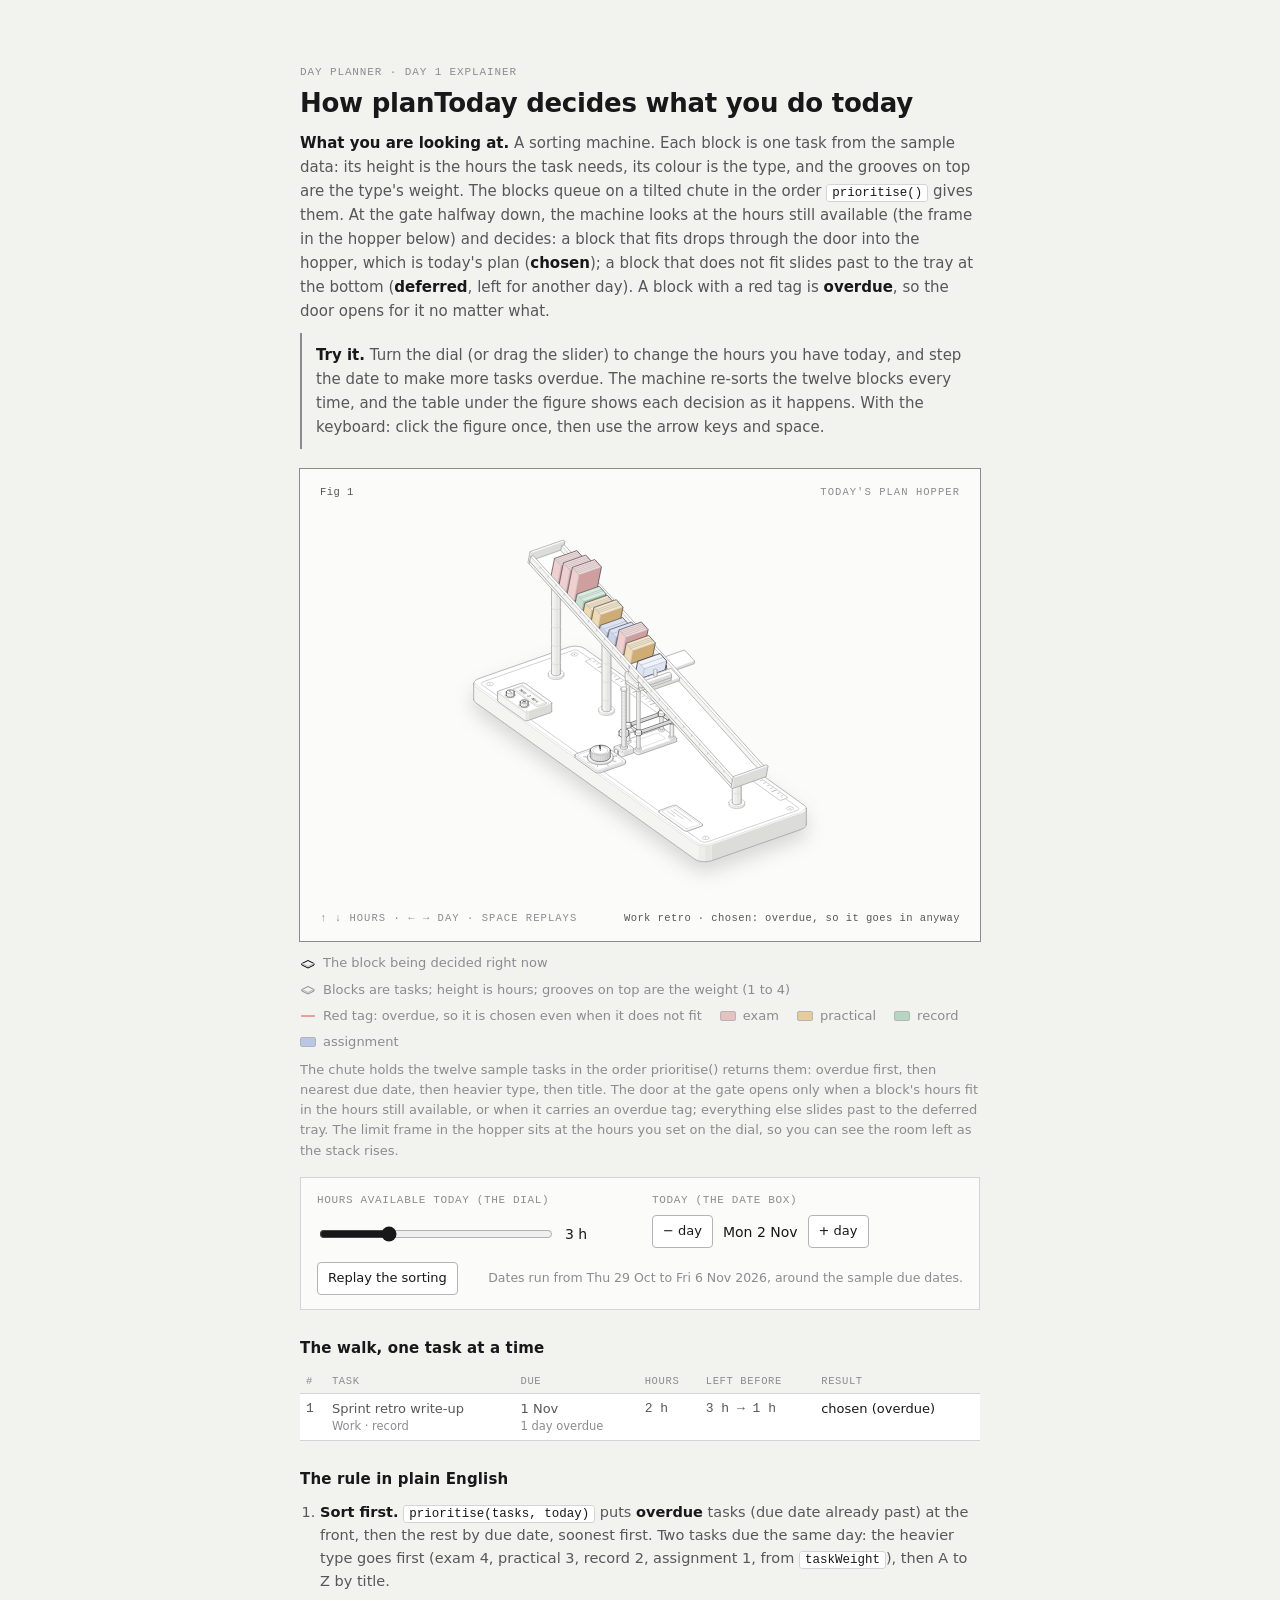
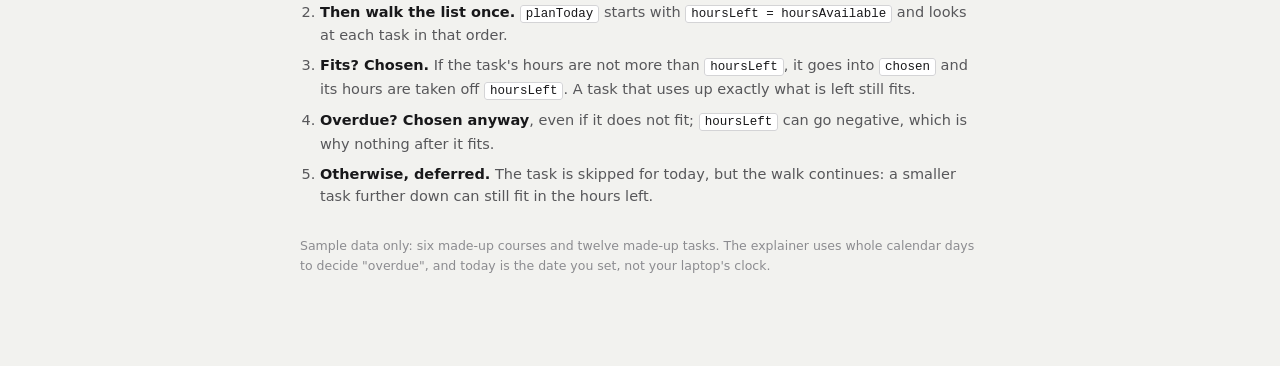
==== commit 0402cac5: "Day Planner starter app" ====
--- a/explainers/todays-plan-hopper.html
+++ b/explainers/todays-plan-hopper.html
@@ -1004,13 +1004,12 @@
 // Where a level block sits in the hopper stack: its downhill face at x = +BL/2.
 const stackFace = (z) => [BL / 2, 0, z];
 
-// ---- the planner's rules (the same walk as logic.js planToday) ----
+// ---- the planner's rules: the same walk as logic.js planToday ----
+// Day counts come from DAYS_LEFT (below, with the sample tasks): this figure only ever shows its own fixed dates.
+const isoOf = (d) => d.getFullYear() + "-" + String(d.getMonth() + 1).padStart(2, "0") + "-" + String(d.getDate()).padStart(2, "0");
 function daysUntil(dueISO, today) {
-  const m = /^(\d{4})-(\d{2})-(\d{2})$/.exec(dueISO);
-  if (!m) return NaN;
-  const due = Date.UTC(+m[1], +m[2] - 1, +m[3]);
-  const now = Date.UTC(today.getFullYear(), today.getMonth(), today.getDate());
-  return Math.round((due - now) / 86400000);
+  const row = DAYS_LEFT[isoOf(today)];
+  return row && dueISO in row ? row[dueISO] : NaN;
 }
 function taskWeight(type) {
   if (type === "exam") return 4;
@@ -1063,6 +1062,20 @@
 // climb into the hopper's header (8 chosen hours is the most these dates allow).
 const DATES = ["2026-10-29", "2026-10-30", "2026-10-31", "2026-11-01", "2026-11-02", "2026-11-03", "2026-11-04", "2026-11-05", "2026-11-06"];
 const HOURS = [1, 8];
+// Calendar days from each "today" the stepper can reach to each sample due date. Worked out
+// once when the page was built (the build checks every number), so the page itself does no
+// date arithmetic.
+const DAYS_LEFT = {
+  "2026-10-29": { "2026-11-01": 3, "2026-11-03": 5, "2026-11-04": 6, "2026-11-06": 8, "2026-11-07": 9, "2026-11-10": 12, "2026-11-12": 14, "2026-11-14": 16, "2026-11-18": 20, "2026-11-24": 26, "2026-12-10": 42 },
+  "2026-10-30": { "2026-11-01": 2, "2026-11-03": 4, "2026-11-04": 5, "2026-11-06": 7, "2026-11-07": 8, "2026-11-10": 11, "2026-11-12": 13, "2026-11-14": 15, "2026-11-18": 19, "2026-11-24": 25, "2026-12-10": 41 },
+  "2026-10-31": { "2026-11-01": 1, "2026-11-03": 3, "2026-11-04": 4, "2026-11-06": 6, "2026-11-07": 7, "2026-11-10": 10, "2026-11-12": 12, "2026-11-14": 14, "2026-11-18": 18, "2026-11-24": 24, "2026-12-10": 40 },
+  "2026-11-01": { "2026-11-01": 0, "2026-11-03": 2, "2026-11-04": 3, "2026-11-06": 5, "2026-11-07": 6, "2026-11-10": 9, "2026-11-12": 11, "2026-11-14": 13, "2026-11-18": 17, "2026-11-24": 23, "2026-12-10": 39 },
+  "2026-11-02": { "2026-11-01": -1, "2026-11-03": 1, "2026-11-04": 2, "2026-11-06": 4, "2026-11-07": 5, "2026-11-10": 8, "2026-11-12": 10, "2026-11-14": 12, "2026-11-18": 16, "2026-11-24": 22, "2026-12-10": 38 },
+  "2026-11-03": { "2026-11-01": -2, "2026-11-03": 0, "2026-11-04": 1, "2026-11-06": 3, "2026-11-07": 4, "2026-11-10": 7, "2026-11-12": 9, "2026-11-14": 11, "2026-11-18": 15, "2026-11-24": 21, "2026-12-10": 37 },
+  "2026-11-04": { "2026-11-01": -3, "2026-11-03": -1, "2026-11-04": 0, "2026-11-06": 2, "2026-11-07": 3, "2026-11-10": 6, "2026-11-12": 8, "2026-11-14": 10, "2026-11-18": 14, "2026-11-24": 20, "2026-12-10": 36 },
+  "2026-11-05": { "2026-11-01": -4, "2026-11-03": -2, "2026-11-04": -1, "2026-11-06": 1, "2026-11-07": 2, "2026-11-10": 5, "2026-11-12": 7, "2026-11-14": 9, "2026-11-18": 13, "2026-11-24": 19, "2026-12-10": 35 },
+  "2026-11-06": { "2026-11-01": -5, "2026-11-03": -3, "2026-11-04": -2, "2026-11-06": 0, "2026-11-07": 1, "2026-11-10": 4, "2026-11-12": 6, "2026-11-14": 8, "2026-11-18": 12, "2026-11-24": 18, "2026-12-10": 34 },
+};
 const todayOf = (iso) => new Date(iso + "T12:00:00");
 function dateLabel(iso) {
   const d = todayOf(iso);
